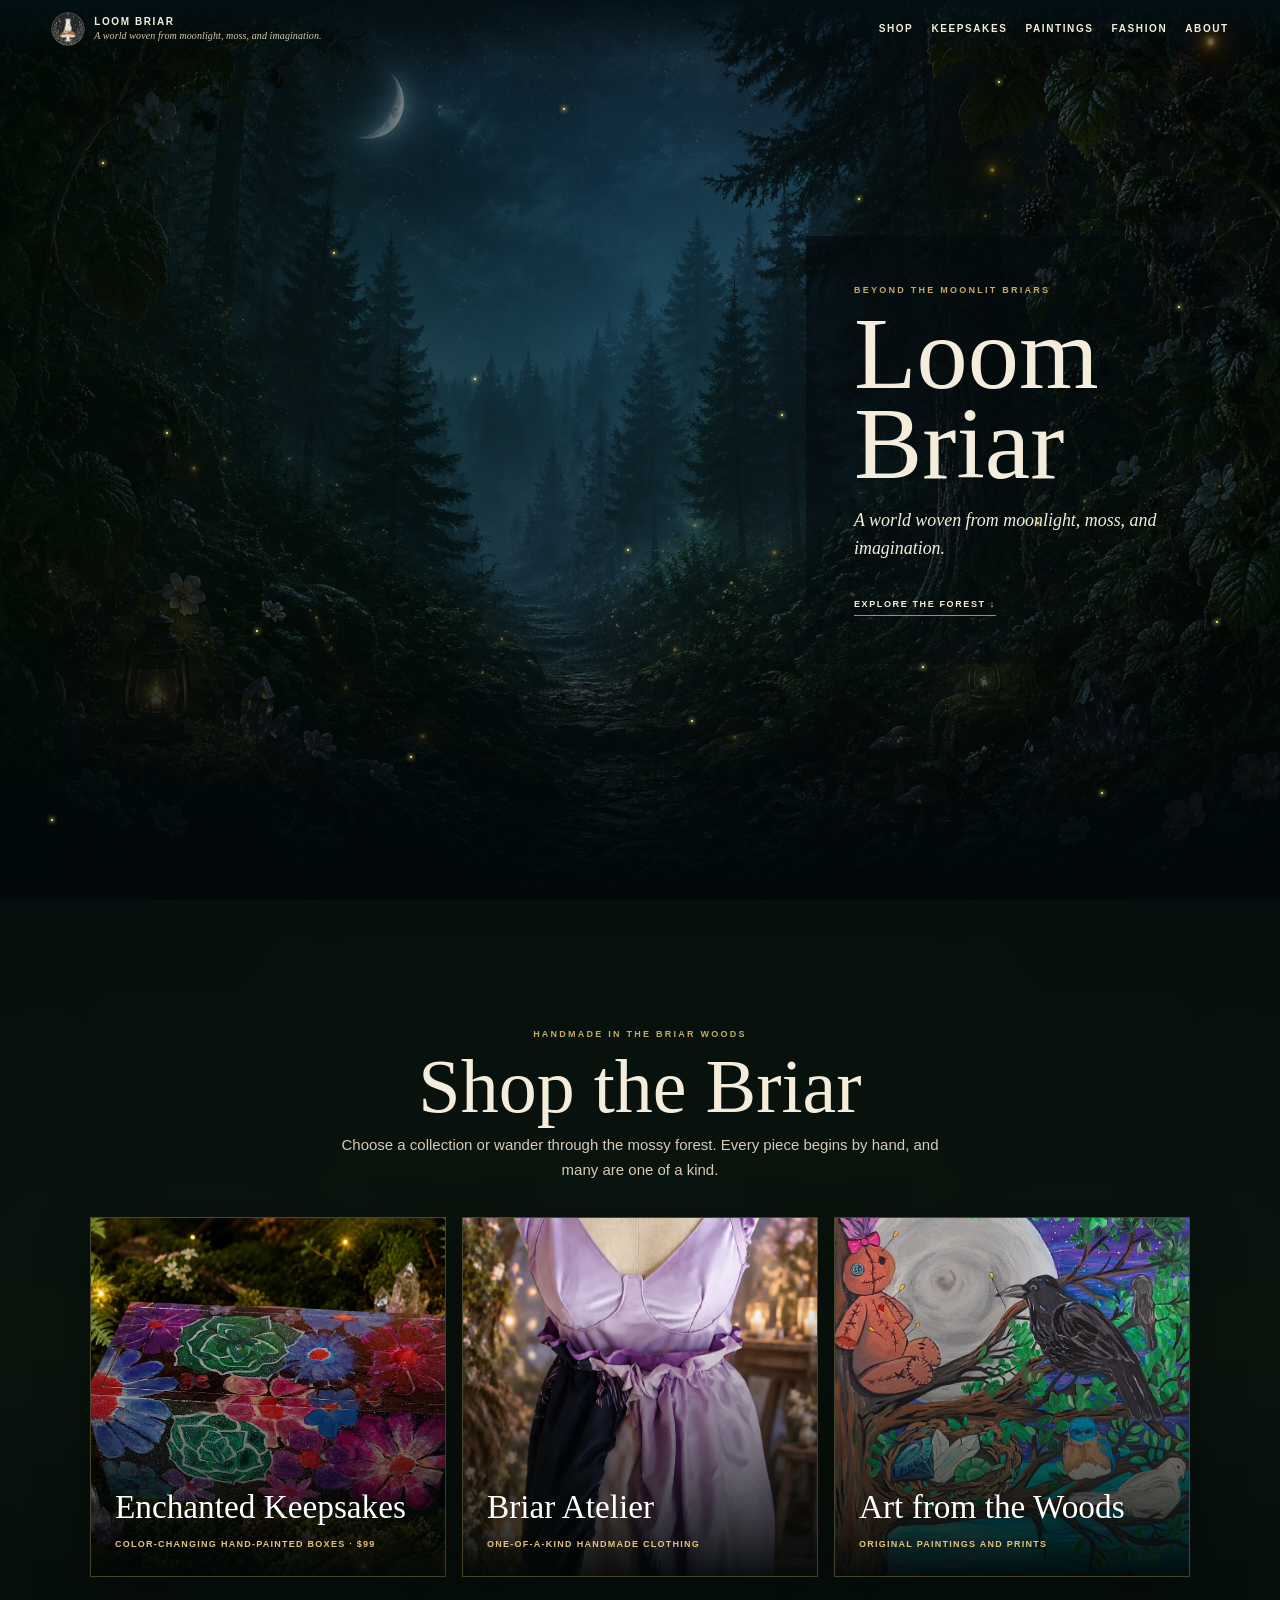
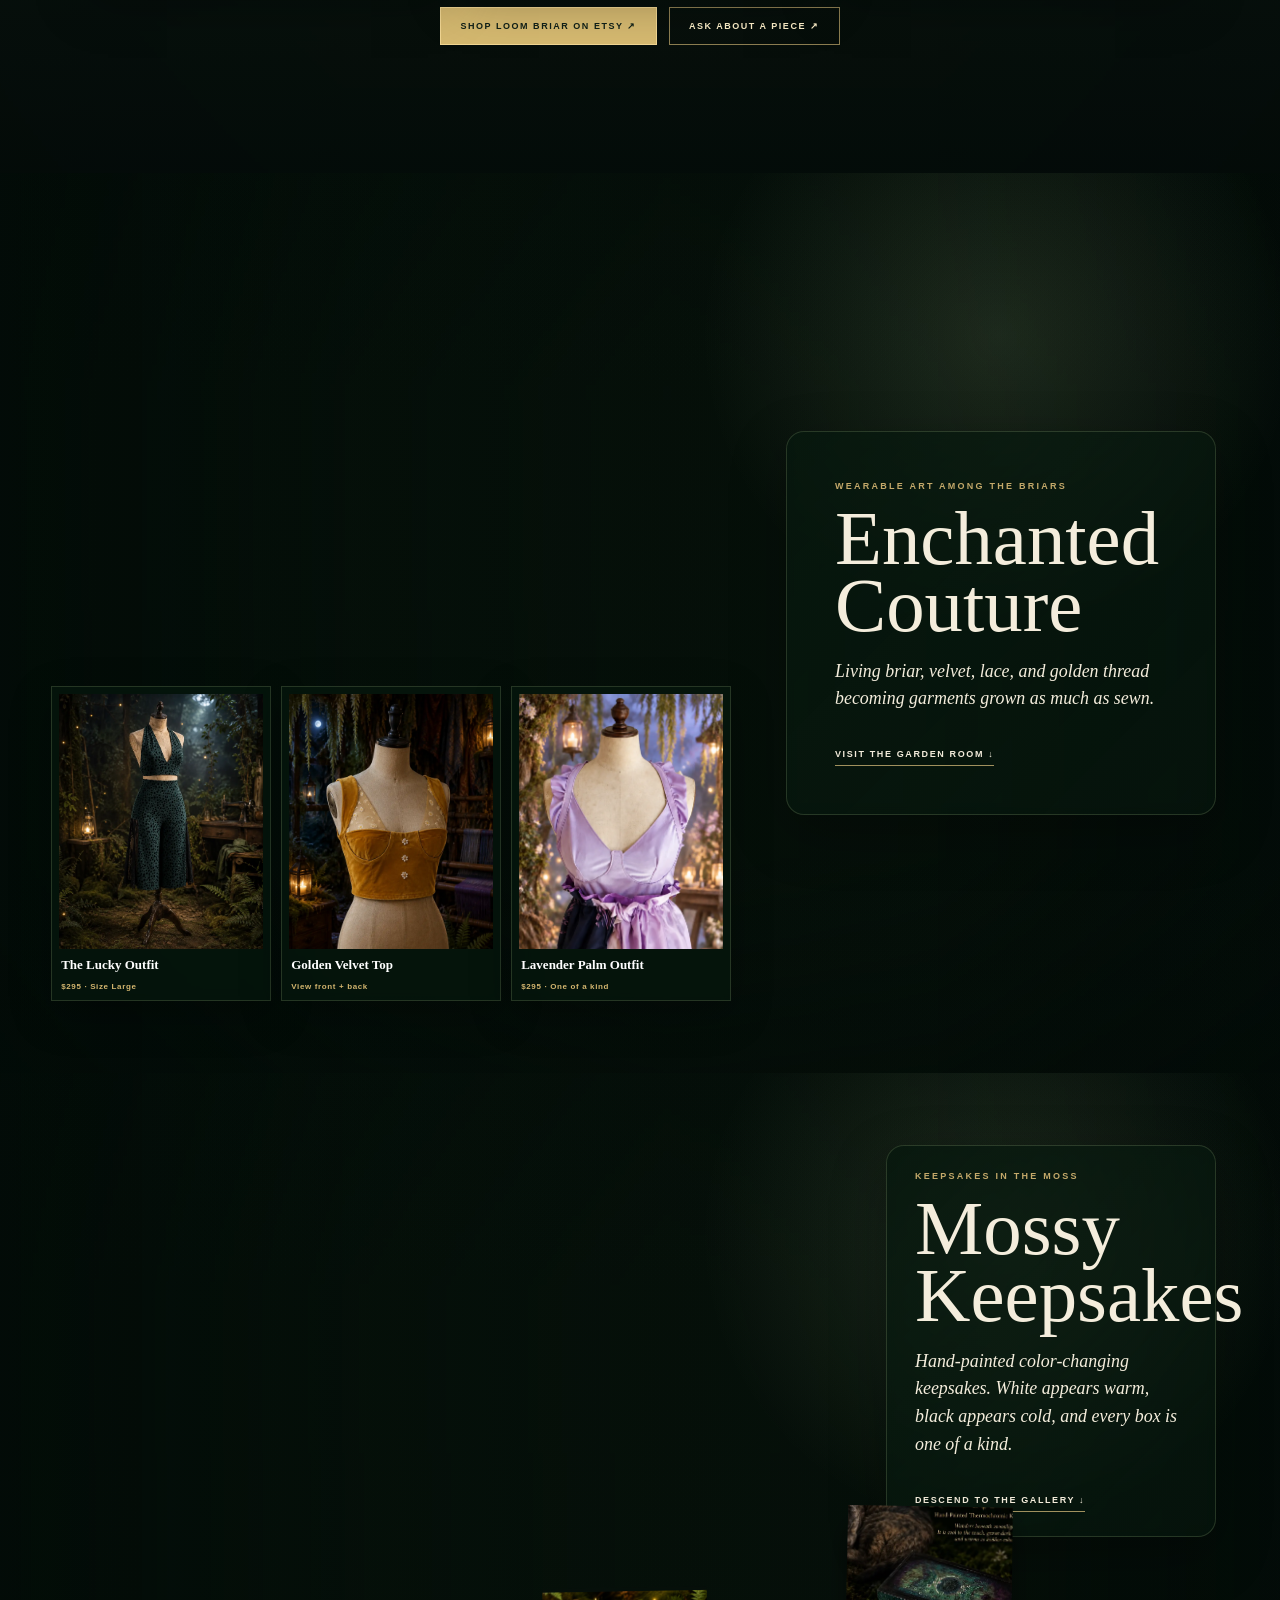
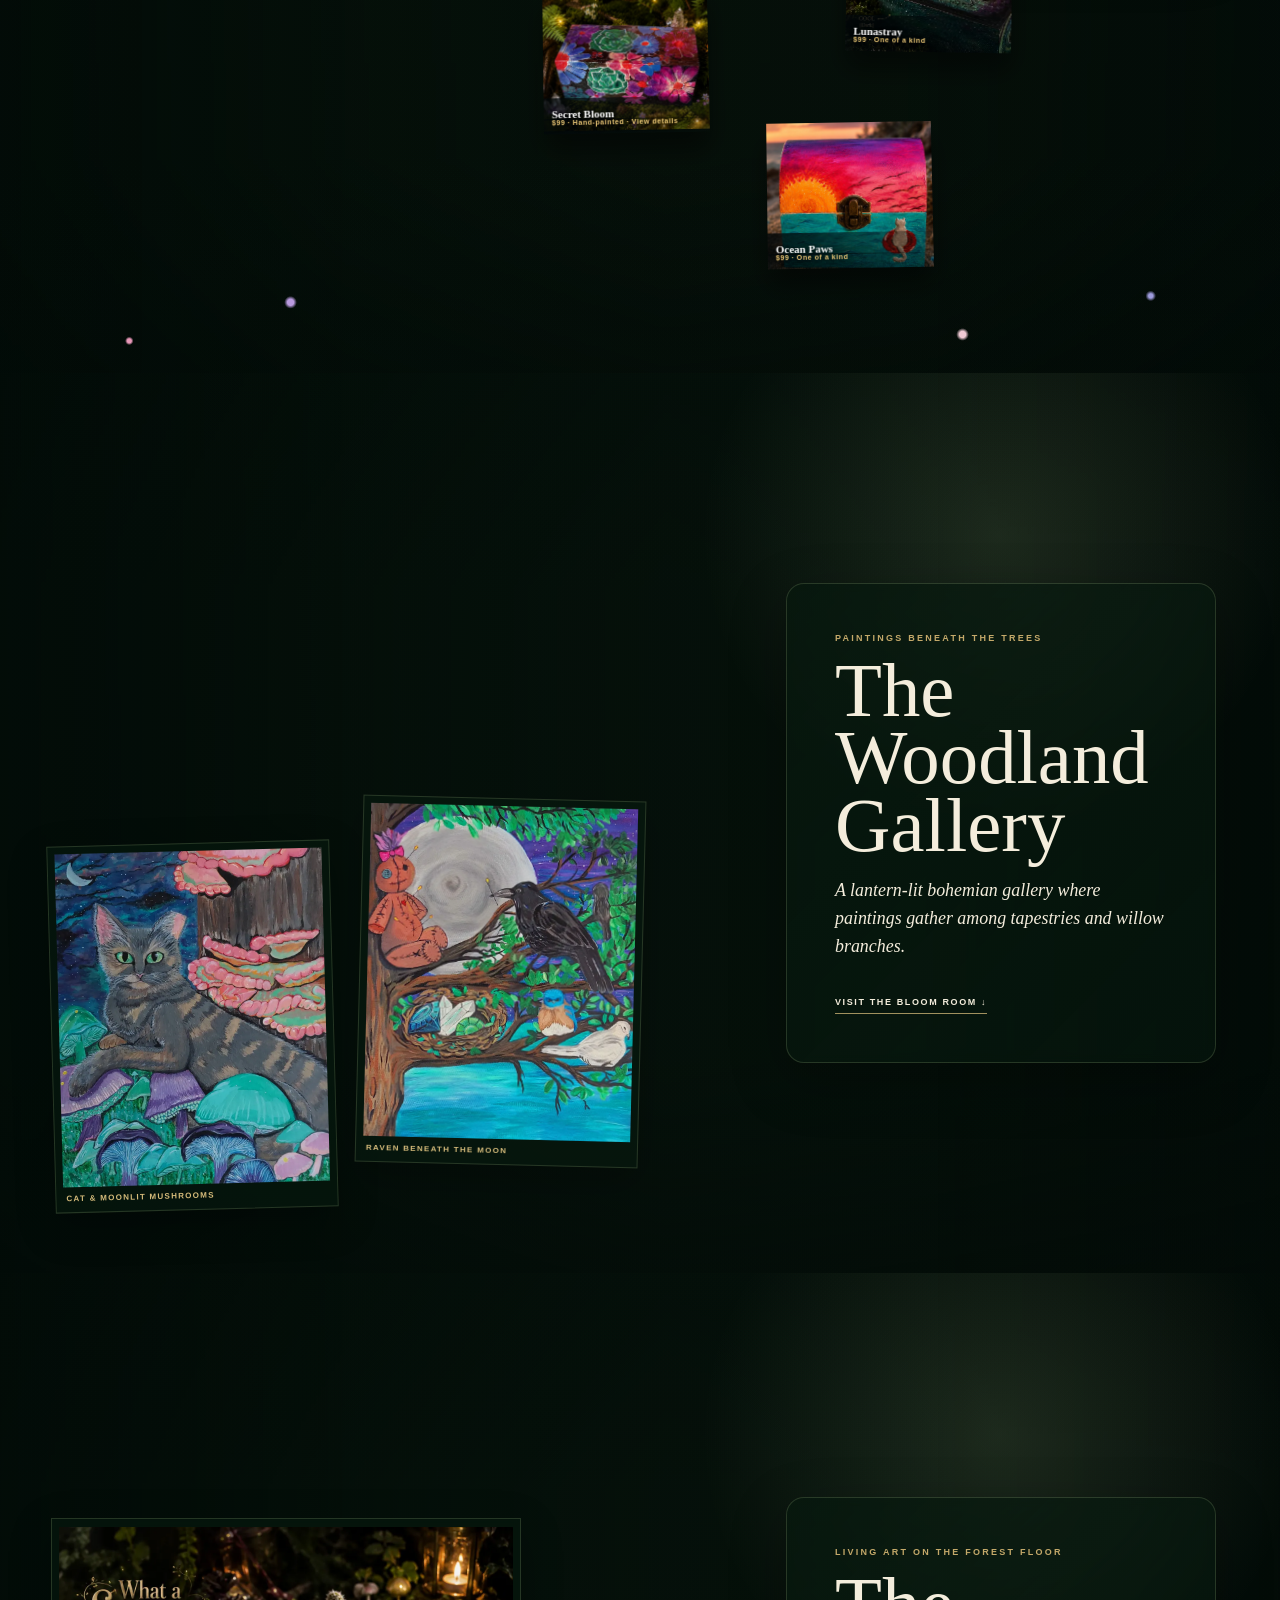
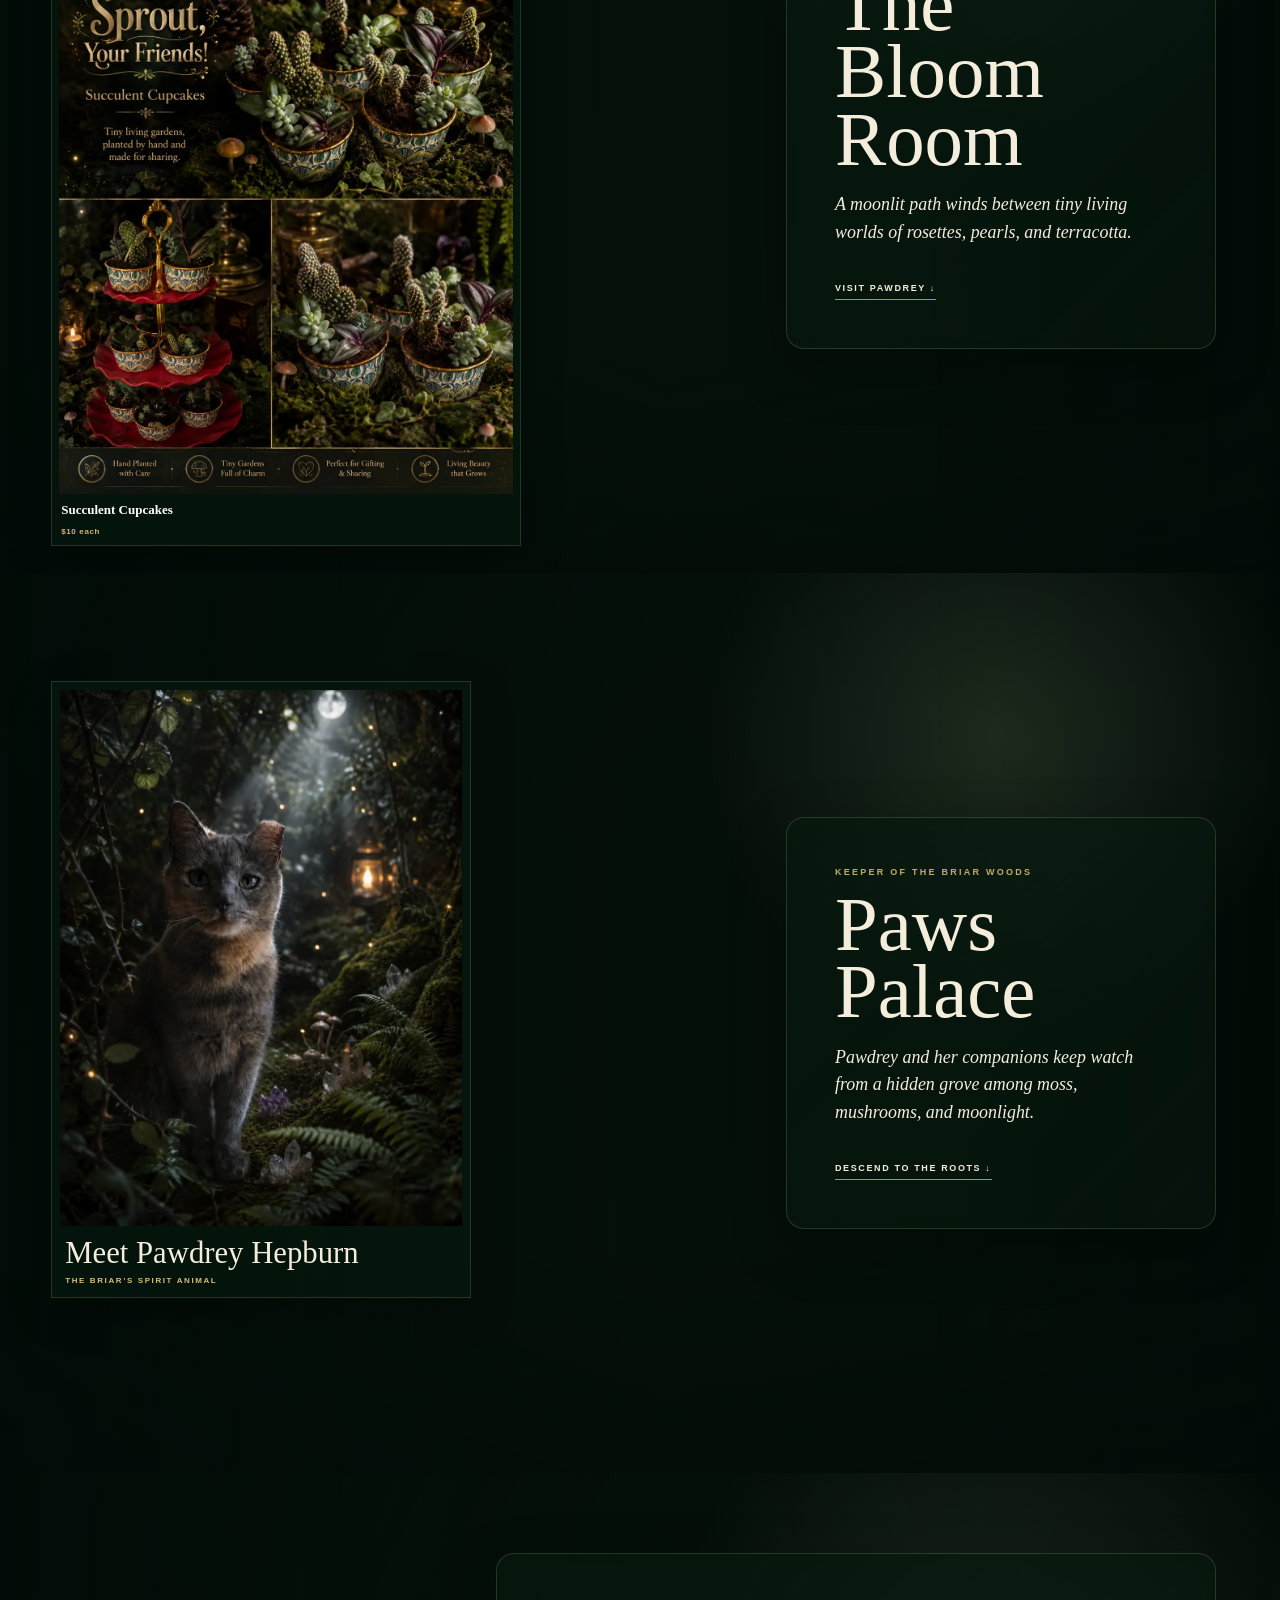
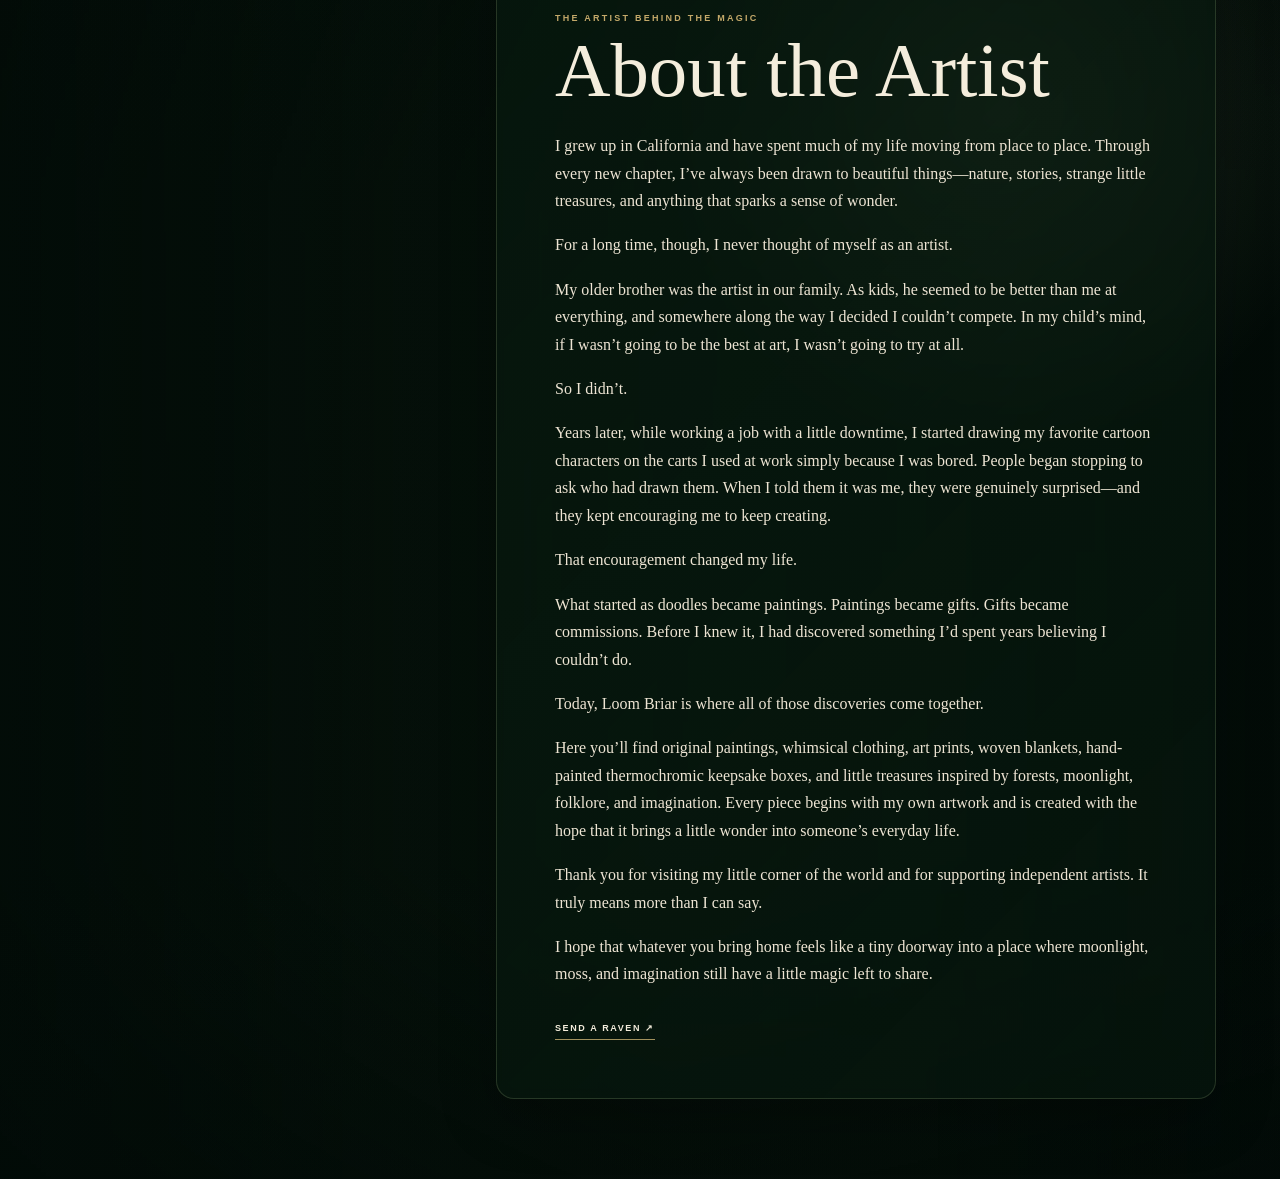
==== treehouse.html @ dd69872b "Add full artist story to About section" ====
<!doctype html>
<html lang="en">
<head>
<meta charset="utf-8"><meta name="viewport" content="width=device-width,initial-scale=1,viewport-fit=cover">
<title>Enchanted Woodland Fashion, Art &amp; Keepsakes | Loom Briar</title>
<meta name="description" content="Explore Loom Briar's one-of-a-kind enchanted woodland fashion, original paintings, hand-painted keepsake boxes, succulent gardens, and The Lucky Outfit.">
<meta name="robots" content="index,follow,max-image-preview:large">
<link rel="canonical" href="https://loombriar.com/treehouse.html">
<meta property="og:type" content="website"><meta property="og:site_name" content="Loom Briar"><meta property="og:title" content="Enchanted Woodland Fashion, Art &amp; Keepsakes | Loom Briar"><meta property="og:description" content="Explore the Willow Treehouse and discover one-of-a-kind wearable art, keepsakes, paintings, and living gardens."><meta property="og:url" content="https://loombriar.com/treehouse.html"><meta property="og:image" content="https://loombriar.com/assets/willow-treehouse-stargazing-ferret-house.webp">
<meta name="twitter:card" content="summary_large_image"><meta name="twitter:title" content="Loom Briar Enchanted Woodland Collection"><meta name="twitter:description" content="One-of-a-kind wearable art, hand-painted keepsakes, original paintings, and living gardens."><meta name="twitter:image" content="https://loombriar.com/assets/willow-treehouse-stargazing-ferret-house.webp">
<script type="application/ld+json">{"@context":"https://schema.org","@graph":[{"@type":"CollectionPage","name":"Loom Briar Enchanted Woodland Collection","url":"https://loombriar.com/treehouse.html","description":"One-of-a-kind enchanted woodland fashion, original art, hand-painted keepsakes, and living gardens."},{"@type":"Product","name":"The Lucky Outfit","description":"One-of-a-kind enchanted woodland wearable art in size Large, featuring a handmade Guardian Clasp with genuine green aventurine and obsidian beads.","image":["https://loombriar.com/assets/woodland-cutout-set.webp","https://loombriar.com/assets/first-outfit-neck-clasp.webp"],"brand":{"@type":"Brand","name":"Loom Briar"},"material":"Green aventurine, obsidian, textile, silver-tone metal","size":"Large","offers":{"@type":"Offer","priceCurrency":"USD","price":"295.00","availability":"https://schema.org/InStock","url":"https://loombriar.com/treehouse.html#fashion"}},{"@type":"Product","name":"Lavender Palm Outfit","description":"One-of-a-kind handmade lavender outfit with a sculpted ruffled bodice and layered asymmetrical palm-print skirt.","image":["https://loombriar.com/assets/lavender-palm-outfit-front-themed.webp","https://loombriar.com/assets/lavender-palm-outfit-back-themed.webp"],"brand":{"@type":"Brand","name":"Loom Briar"},"offers":{"@type":"Offer","priceCurrency":"USD","price":"295.00","availability":"https://schema.org/InStock","url":"https://loombriar.com/treehouse.html#fashion"}},{"@type":"Product","name":"Secret Bloom Keepsake Box","image":"https://loombriar.com/assets/secret-bloom-details.webp","brand":{"@type":"Brand","name":"Loom Briar"},"offers":{"@type":"Offer","priceCurrency":"USD","price":"99.00","availability":"https://schema.org/InStock","url":"https://loombriar.com/treehouse.html#garden"}},{"@type":"Product","name":"Lunastray Keepsake Box","image":"https://loombriar.com/assets/lunastray-details.webp","brand":{"@type":"Brand","name":"Loom Briar"},"offers":{"@type":"Offer","priceCurrency":"USD","price":"99.00","availability":"https://schema.org/InStock","url":"https://loombriar.com/treehouse.html#garden"}},{"@type":"Product","name":"Ocean Paws Keepsake Box","image":"https://loombriar.com/assets/ocean-paws-restored.jpg","brand":{"@type":"Brand","name":"Loom Briar"},"offers":{"@type":"Offer","priceCurrency":"USD","price":"99.00","availability":"https://schema.org/InStock","url":"https://loombriar.com/treehouse.html#garden"}}]}</script>
<style>
*{box-sizing:border-box}html{scroll-behavior:smooth;background:#02080b;color:#f4eddc}body{margin:0;font-family:Georgia,'Times New Roman',serif;background:#02080b}.nav{position:fixed;z-index:30;inset:0 0 auto;display:flex;align-items:center;justify-content:space-between;padding:12px clamp(16px,4vw,60px);background:linear-gradient(#031016e8,transparent);font:600 10px/1.2 Arial,sans-serif;letter-spacing:.16em;text-transform:uppercase}.brand{display:flex;align-items:center;gap:9px;color:#f4eddc;text-decoration:none}.brand img{width:34px;height:34px;border-radius:50%}.nav-links{display:flex;gap:18px}.nav-links a{color:#f4eddc;text-decoration:none}.scene{--bg:none;position:relative;min-height:100svh;display:grid;place-items:center;background-image:linear-gradient(90deg,rgba(1,8,12,.72),rgba(1,8,12,.05) 55%,rgba(1,8,12,.38)),var(--bg);background-size:cover;background-position:center;isolation:isolate;overflow:hidden}.scene+.scene{margin-top:-6vh}.scene:before{content:"";position:absolute;z-index:-1;inset:0;background:linear-gradient(180deg,rgba(1,7,11,.3),transparent 16%,transparent 82%,#02080b 100%)}.balcony{--bg:url('assets/willow-treehouse-balcony-night-boho-fort.webp')}.garden{--bg:url('assets/loom-briar-garden-room-balcony-strip-v3.webp')}.parlor{--bg:url('assets/loom-briar-painted-parlor-v1.webp')}.fashion{--bg:url('assets/loom-briar-fashion-studio-v1.webp')}.cats{--bg:url('assets/loom-briar-cat-level-specific-cats.webp')}.ground{--bg:url('assets/loom-briar-ground-succulent-level.webp')}.roots{--bg:url('assets/loom-briar-root-chamber.webp')}.copy{width:min(90%,1200px);display:flex;justify-content:flex-end}.copy-inner{width:min(430px,46vw);padding:clamp(18px,4vw,48px);background:linear-gradient(120deg,rgba(2,9,12,.74),rgba(2,9,12,.14));backdrop-filter:blur(1.5px)}.balcony .copy{justify-content:flex-start}.balcony .copy-inner{background:linear-gradient(120deg,rgba(2,9,12,.75),transparent)}.eyebrow{margin:0 0 12px;color:#c4a96a;font:700 9px/1.4 Arial,sans-serif;letter-spacing:.25em;text-transform:uppercase}h1,h2{margin:0 0 14px;font-weight:400;line-height:.88;text-wrap:balance}h1{font-size:clamp(54px,8vw,118px)}h2{font-size:clamp(42px,6vw,82px)}.lede{max-width:36em;font-size:clamp(14px,1.4vw,18px);font-style:italic;line-height:1.55}.jump{display:inline-block;margin-top:18px;color:#f4eddc;text-decoration:none;border-bottom:1px solid rgba(214,187,122,.75);padding-bottom:6px;font:700 9px Arial,sans-serif;letter-spacing:.18em;text-transform:uppercase}.products{position:absolute;left:clamp(14px,4vw,64px);bottom:8vh;display:grid;grid-template-columns:repeat(3,minmax(120px,190px));gap:10px;z-index:4}.product{background:rgba(2,8,10,.42);backdrop-filter:blur(5px);padding:7px;color:#fff;text-decoration:none;box-shadow:0 10px 30px rgba(0,0,0,.25)}.product img{width:100%;aspect-ratio:4/3;object-fit:contain;display:block}.product strong{display:block;margin:8px 2px 2px;font-size:13px}.product span{margin-left:2px;color:#d4b66f;font:700 8px Arial,sans-serif;letter-spacing:.08em}.single-product{grid-template-columns:minmax(155px,250px)}.fireflies{position:fixed;z-index:20;inset:0;pointer-events:none}.fireflies i{position:absolute;width:2px;height:2px;border-radius:50%;background:#fff6a9;box-shadow:0 0 4px 1px #e7d65c;animation:drift 7s ease-in-out infinite alternate,twinkle 2s infinite}.fireflies i:nth-child(1){left:8%;top:18%}.fireflies i:nth-child(2){left:20%;top:70%;animation-delay:-2s}.fireflies i:nth-child(3){left:37%;top:42%;animation-delay:-4s}.fireflies i:nth-child(4){left:54%;top:80%;animation-delay:-1s}.fireflies i:nth-child(5){left:67%;top:22%;animation-delay:-5s}.fireflies i:nth-child(6){left:81%;top:58%;animation-delay:-3s}.fireflies i:nth-child(7){left:92%;top:34%;animation-delay:-6s}@keyframes drift{to{transform:translate(18px,-30px)}}@keyframes twinkle{50%{opacity:.25}}.bloom{position:absolute;inset:auto 0 0;height:34%;pointer-events:none;background:radial-gradient(circle at 12% 90%,#e898b9 0 2px,transparent 4px),radial-gradient(circle at 24% 78%,#b99adf 0 3px,transparent 6px),radial-gradient(circle at 74% 88%,#f0cad5 0 3px,transparent 6px),radial-gradient(circle at 88% 76%,#9f9cdd 0 2px,transparent 5px);opacity:.2;transform:scale(.8);transform-origin:bottom;transition:opacity 1.4s,transform 1.8s}.garden.visible .bloom{opacity:1;transform:scale(1.05)}.candle-glow{position:absolute;inset:0;pointer-events:none;mix-blend-mode:screen;background:radial-gradient(circle at 55% 38%,rgba(255,153,54,.11),transparent 4%),radial-gradient(circle at 68% 56%,rgba(255,169,76,.1),transparent 4%);animation:flicker .18s infinite alternate}@keyframes flicker{to{opacity:.72;filter:brightness(1.18)}}
@media(max-width:700px){.nav-links{display:none}.scene{min-height:92svh;background-size:auto 100%;background-repeat:no-repeat;background-position:center top}.scene+.scene{margin-top:-2vh}.copy{width:100%;align-items:flex-end;min-height:92svh}.copy-inner{width:min(82vw,330px);margin:0 14px 9vh auto;padding:20px;background:rgba(2,9,12,.62)}.balcony .copy-inner{margin-right:auto;margin-left:14px}h1{font-size:53px}h2{font-size:42px}.lede{font-size:13px}.products{left:10px;right:auto;bottom:4vh;grid-template-columns:repeat(3,minmax(78px,25vw));gap:5px}.product{padding:4px}.product strong{font-size:9px}.product span{font-size:6px}.garden .copy-inner{margin-bottom:42vh}.fashion .copy-inner,.ground .copy-inner{margin-bottom:40vh}.single-product{grid-template-columns:minmax(110px,38vw)}.scene:before{background:linear-gradient(180deg,rgba(1,7,11,.15),transparent 55%,#02080b 100%)}}
@media(prefers-reduced-motion:reduce){html{scroll-behavior:auto}.fireflies i,.candle-glow{animation:none}}
@media(min-width:701px){.fashion .single-product{grid-template-columns:minmax(240px,360px);bottom:4vh}.fashion .product img{aspect-ratio:4/5;object-fit:contain}}
@media(max-width:700px){.fashion .single-product{grid-template-columns:minmax(155px,54vw);bottom:3vh}.fashion .product img{aspect-ratio:4/5;object-fit:contain}}
.garden .products{inset:0;display:block;pointer-events:none}.garden .product{position:absolute;width:clamp(125px,16vw,220px);pointer-events:auto}.garden .product:nth-child(1){left:5%;top:19%}.garden .product:nth-child(2){left:20%;bottom:9%}.garden .product:nth-child(3){left:39%;top:38%}.ground .single-product{grid-template-columns:minmax(310px,470px);bottom:3vh}.ground .product img{aspect-ratio:4/5;object-fit:contain}.candle-glow{opacity:.75;animation:candlePulse .55s ease-in-out infinite alternate}.candle-glow:before,.candle-glow:after{content:"";position:absolute;border-radius:50%;width:9px;height:14px;background:#ffd082;box-shadow:0 0 8px 3px #ffad45,0 0 28px 11px rgba(255,126,37,.28);animation:flame .16s ease-in-out infinite alternate}.candle-glow:before{left:58%;top:43%}.candle-glow:after{left:76%;top:61%;animation-delay:-.09s}@keyframes flame{to{transform:scale(.72,1.22) translateY(-2px);opacity:.68}}@keyframes candlePulse{to{filter:brightness(1.28);opacity:.95}}
@media(max-width:700px){.garden .products{inset:0}.garden .product{width:27vw}.garden .product:nth-child(1){left:4%;top:29%}.garden .product:nth-child(2){left:12%;top:53%;bottom:auto}.garden .product:nth-child(3){left:31%;top:72%}.ground .single-product{grid-template-columns:minmax(210px,65vw);bottom:2vh}.ground .copy-inner{margin-bottom:48vh}}
.fireflies i:nth-child(8){left:13%;top:48%;animation-delay:-1.4s}.fireflies i:nth-child(9){left:26%;top:28%;animation-delay:-3.2s}.fireflies i:nth-child(10){left:32%;top:84%;animation-delay:-5.1s}.fireflies i:nth-child(11){left:44%;top:12%;animation-delay:-.7s}.fireflies i:nth-child(12){left:49%;top:61%;animation-delay:-4.4s}.fireflies i:nth-child(13){left:61%;top:46%;animation-delay:-2.6s}.fireflies i:nth-child(14){left:72%;top:74%;animation-delay:-6.3s}.fireflies i:nth-child(15){left:78%;top:9%;animation-delay:-3.7s}.fireflies i:nth-child(16){left:86%;top:88%;animation-delay:-1.9s}.fireflies i:nth-child(17){left:95%;top:69%;animation-delay:-5.8s}.fireflies i:nth-child(18){left:4%;top:91%;animation-delay:-2.2s}
.sky-signs{position:absolute;inset:0;pointer-events:none}.orion{position:absolute;left:42%;top:17%;width:82px;height:42px;transform:rotate(-12deg)}.orion i{position:absolute;width:4px;height:4px;border-radius:50%;background:#eef5ff;box-shadow:0 0 7px 2px #a9c9ff}.orion i:nth-child(1){left:2px;top:25px}.orion i:nth-child(2){left:37px;top:18px}.orion i:nth-child(3){right:2px;top:10px}.shooting-star{position:absolute;left:-18%;top:13%;width:130px;height:2px;background:linear-gradient(90deg,transparent,#d8e8ff,#fff);filter:drop-shadow(0 0 4px #b9d9ff);transform:rotate(-16deg);animation:shoot 10s ease-in 2s infinite}.shooting-star:after{content:"";position:absolute;right:-2px;top:-2px;width:6px;height:6px;border-radius:50%;background:#fff;box-shadow:0 0 10px 3px #cce5ff}@keyframes shoot{0%,72%{transform:translate(0,0) rotate(-16deg);opacity:0}74%{opacity:1}82%{transform:translate(135vw,42vh) rotate(-16deg);opacity:0}100%{opacity:0}}.crow-flight{position:absolute;z-index:6;inset:0;pointer-events:none}.crow-flight img{position:absolute;width:clamp(90px,12vw,175px);height:auto;filter:drop-shadow(0 5px 7px rgba(0,0,0,.55))}.crow-flying{left:-18%;top:62%;animation:crowFly 14s ease-in-out infinite}.crow-perched{right:20%;top:48%;opacity:0;animation:crowLand 14s ease-in-out infinite}@keyframes crowFly{0%,8%{transform:translate(0,20vh) scale(.7);opacity:0}12%{opacity:1}58%{transform:translate(88vw,-38vh) scale(.62);opacity:1}62%,100%{transform:translate(88vw,-38vh) scale(.62);opacity:0}}@keyframes crowLand{0%,59%{opacity:0}64%,92%{opacity:1}97%,100%{opacity:0}}@media(max-width:700px){.orion{left:55%;top:14%;transform:scale(.72) rotate(-12deg)}.crow-perched{right:8%;top:44%}.crow-flight img{width:90px}}
.candle-glow{background:radial-gradient(ellipse at center,rgba(255,153,67,.06),transparent 62%);mix-blend-mode:screen;opacity:.22;animation:roomFlicker 1.15s steps(4,end) infinite}.candle-glow:before,.candle-glow:after{display:none!important}@keyframes roomFlicker{0%{opacity:.15;filter:brightness(.95)}22%{opacity:.28;filter:brightness(1.08)}47%{opacity:.18;filter:brightness(1)}71%{opacity:.32;filter:brightness(1.12)}100%{opacity:.2;filter:brightness(1.02)}}
.shooting-star{left:auto;right:13%;top:12%;width:72px;height:1px;background:linear-gradient(90deg,transparent,rgba(201,224,255,.55),#fff);transform:rotate(-28deg);transform-origin:right center;filter:drop-shadow(0 0 2px rgba(194,222,255,.8));opacity:0;animation:meteor 12s linear 3s infinite}.shooting-star:after{right:-1px;top:-1.5px;width:4px;height:4px;box-shadow:0 0 7px 2px rgba(214,233,255,.9)}@keyframes meteor{0%,70%{opacity:0;transform:translate(0,0) rotate(-28deg) scaleX(.2)}71%{opacity:.9;transform:translate(0,0) rotate(-28deg) scaleX(.45)}76%{opacity:1;transform:translate(-20vw,13vh) rotate(-28deg) scaleX(1)}80%{opacity:0;transform:translate(-34vw,22vh) rotate(-28deg) scaleX(.25)}100%{opacity:0}}.art-gallery{position:absolute;z-index:5;left:4%;bottom:7vh;width:min(48vw,620px);display:flex;gap:clamp(10px,2vw,26px);align-items:flex-end}.art-card{display:block;width:46%;padding:7px;background:rgba(3,9,11,.42);box-shadow:0 12px 35px rgba(0,0,0,.45);color:#f4eddc;text-decoration:none;transform:rotate(-1.5deg)}.art-card:nth-child(2){transform:translateY(-5vh) rotate(1.4deg)}.art-card img{display:block;width:100%;aspect-ratio:4/5;object-fit:cover}.art-card span{display:block;padding:7px 3px 2px;font:700 8px Arial,sans-serif;letter-spacing:.16em;text-transform:uppercase;color:#d6bc7b}@media(max-width:700px){.art-gallery{left:3%;bottom:3vh;width:57vw;gap:6px}.art-card{padding:4px;width:49%}.art-card:nth-child(2){transform:translateY(-3vh) rotate(1deg)}.art-card span{font-size:6px;padding-top:4px}.parlor .copy-inner{margin-bottom:44vh}}
.pawdrey-feature{position:absolute;z-index:5;left:4%;bottom:5vh;width:min(30vw,370px);padding:8px;background:rgba(3,9,11,.44);box-shadow:0 14px 42px rgba(0,0,0,.48);color:#f4eddc}.pawdrey-feature img{display:block;width:100%;max-height:62vh;object-fit:cover;object-position:center}.pawdrey-feature div{padding:10px 5px 4px}.pawdrey-feature h3{margin:0;font-size:clamp(20px,2.4vw,34px);font-weight:400}.pawdrey-feature p{margin:5px 0 0;color:#d8bd79;font:700 8px Arial,sans-serif;letter-spacing:.2em;text-transform:uppercase}@media(max-width:700px){.pawdrey-feature{left:3%;bottom:3vh;width:46vw;padding:5px}.pawdrey-feature img{max-height:44vh}.pawdrey-feature div{padding:6px 2px 2px}.pawdrey-feature h3{font-size:17px}.pawdrey-feature p{font-size:6px}.cats .copy-inner{margin-bottom:42vh}}
.shooting-star{left:18%;right:auto;top:10%;background:linear-gradient(90deg,transparent,rgba(201,224,255,.55),#fff);transform:rotate(24deg);transform-origin:right center;animation:meteorLead 12s linear 2s infinite}.shooting-star:after{right:-2px;left:auto}@keyframes meteorLead{0%,70%{opacity:0;transform:translate(0,0) rotate(24deg) scaleX(.2)}71%{opacity:.95;transform:translate(0,0) rotate(24deg) scaleX(.45)}76%{opacity:1;transform:translate(23vw,13vh) rotate(24deg) scaleX(1)}80%{opacity:0;transform:translate(39vw,22vh) rotate(24deg) scaleX(.2)}100%{opacity:0}}.pawdrey-feature{left:4%;top:12%;bottom:auto;width:min(34vw,420px);background:rgba(3,9,11,.62);box-shadow:0 18px 55px rgba(0,0,0,.68)}@media(max-width:700px){.pawdrey-feature{left:3%;top:19%;bottom:auto;width:49vw}.pawdrey-feature img{max-height:48vh}}
main{position:relative}.briar-spine{position:absolute;z-index:7;top:0;bottom:0;width:clamp(90px,12vw,180px);pointer-events:none;background:url('assets/continuous-briar-vine.webp') center top/100% auto repeat-y;opacity:.72;filter:drop-shadow(0 0 8px rgba(0,0,0,.55))}.briar-spine.right{right:-2vw}.briar-spine.left{left:-4vw;transform:scaleX(-1);opacity:.48}.shooting-star{left:auto;right:14%;top:10%;background:linear-gradient(90deg,#fff,rgba(201,224,255,.58),transparent);transform:rotate(-28deg);transform-origin:left center;animation:meteorTrail 12s linear 2s infinite}.shooting-star:after{left:-2px;right:auto}@keyframes meteorTrail{0%,70%{opacity:0;transform:translate(0,0) rotate(-28deg) scaleX(.2)}71%{opacity:.95;transform:translate(0,0) rotate(-28deg) scaleX(.45)}76%{opacity:1;transform:translate(-23vw,13vh) rotate(-28deg) scaleX(1)}80%{opacity:0;transform:translate(-39vw,22vh) rotate(-28deg) scaleX(.2)}100%{opacity:0}}@media(max-width:700px){.briar-spine{width:72px;opacity:.58}.briar-spine.left{display:none}.briar-spine.right{right:-17px}}
 .outfit-dialog{width:min(920px,92vw);max-height:90svh;padding:0;border:1px solid rgba(214,187,122,.6);background:#07100d;color:#f4eddc;box-shadow:0 30px 100px #000;overflow:auto}.outfit-dialog::backdrop{background:rgba(1,5,7,.86);backdrop-filter:blur(8px)}.outfit-detail{display:grid;grid-template-columns:minmax(0,1.12fr) minmax(280px,.88fr);min-height:520px}.outfit-detail img{width:100%;height:100%;min-height:520px;object-fit:cover}.outfit-detail-copy{position:relative;padding:clamp(28px,5vw,58px);background:radial-gradient(circle at 100% 0,rgba(64,104,74,.24),transparent 42%),linear-gradient(145deg,#0b1812,#050b09)}.outfit-detail-copy h2{font-size:clamp(38px,5vw,64px)}.outfit-detail-copy h3{margin:24px 0 6px;color:#d7bb78;font:400 23px/1.1 Georgia,serif}.outfit-detail-copy p{margin:0;color:#d8cfbd;font:14px/1.6 Arial,sans-serif}.outfit-detail-copy .price{margin:-3px 0 8px;color:#e5c476;font:700 13px/1.2 Arial,sans-serif;letter-spacing:.14em;text-transform:uppercase}.outfit-detail-copy .stone-note{margin-top:22px;color:#9f9a8d;font-size:11px}.outfit-close{position:absolute;z-index:2;right:12px;top:10px;width:38px;height:38px;border:1px solid rgba(214,187,122,.55);border-radius:50%;background:#07100d;color:#f4eddc;font-size:24px;cursor:pointer}.outfit-inquiry{display:inline-block;margin-top:24px;padding-bottom:6px;border-bottom:1px solid #d6bb7a;color:#f4eddc;text-decoration:none;font:700 9px Arial,sans-serif;letter-spacing:.17em;text-transform:uppercase}@media(max-width:700px){.outfit-detail{grid-template-columns:1fr}.outfit-detail img{min-height:0;height:auto;aspect-ratio:3/2}.outfit-detail-copy{padding:26px 22px 34px}.outfit-detail-copy h2{font-size:39px}.outfit-dialog{width:94vw;max-height:88svh}}
 .outfit-detail img{display:block!important;width:100%!important;height:100%!important;min-height:520px!important;padding:clamp(10px,2vw,22px)!important;object-fit:contain!important;background:radial-gradient(circle at center,#163022,#050b08 72%)!important}@media(max-width:700px){.outfit-detail img{height:auto!important;min-height:0!important;padding:8px!important;aspect-ratio:3/2!important}}
 .fashion{--bg:url('assets/loom-briar-fashion-studio-satisfashion.webp')}
.fashion{--bg:url('assets/fashion-satisfashion-cursive-a.webp')}.fashion:after{content:"";position:absolute;z-index:-1;inset:0;background:url('assets/fashion-satisfashion-cursive-b.webp') center/cover no-repeat;opacity:0}.fashion.is-weaving:after{animation:loomWork 1.35s steps(1,end) infinite}@keyframes loomWork{0%,49%{opacity:0}50%,100%{opacity:1}}@media(max-width:700px){.fashion:after{background-size:auto 100%;background-position:center top}}@media(prefers-reduced-motion:reduce){.fashion.is-weaving:after{animation:none}}
.ground{--bg:url('assets/loom-briar-bloom-room-path.webp')}
.ground{--bg:url('assets/loom-briar-bloom-room-wood-floor.webp')}
.ground{--bg:url('assets/loom-briar-bloom-room-fashion-continuation.webp');margin-top:-10vh}
.fashion:after{clip-path:inset(10% 15% 7% 35%);will-change:opacity}.fashion.is-weaving:after{animation:loomOnly 2.4s ease-in-out infinite}@keyframes loomOnly{0%,42%{opacity:0}50%,92%{opacity:1}100%{opacity:0}}@media(max-width:700px){.fashion:after{clip-path:inset(12% 7% 9% 22%)}}
.balcony{--bg:url('assets/willow-treehouse-roofless-stargazing.webp')}
.balcony{--bg:url('assets/willow-treehouse-stargazing-crow-perch.webp')}.crow-perched{right:28%;top:50%}@media(max-width:700px){.crow-perched{right:24%;top:49%}}
.intro-scene{position:relative;min-height:100svh;display:grid;place-items:center;background:linear-gradient(90deg,rgba(1,7,14,.15),rgba(1,7,14,.02) 52%,rgba(1,7,14,.68)),url('assets/loom-briar-moonlit-cat-grove-opening.webp') center/cover no-repeat;isolation:isolate}.intro-scene:after{content:"";position:absolute;z-index:-1;inset:0;background:linear-gradient(180deg,rgba(1,7,12,.08),transparent 68%,#02080b)}.intro-copy{width:min(90%,1200px);display:flex;justify-content:flex-end}.intro-copy div{width:min(410px,42vw);padding:clamp(20px,4vw,48px);background:linear-gradient(120deg,rgba(2,9,12,.66),rgba(2,9,12,.08));text-align:left}.intro-copy h1{font-size:clamp(58px,8vw,118px)}@media(max-width:700px){.intro-scene{background-size:auto 100%;background-position:center top}.intro-copy{align-items:flex-end;min-height:100svh}.intro-copy div{width:min(82vw,330px);margin:0 14px 7vh auto;padding:20px;background:rgba(2,9,12,.58)}.intro-copy h1{font-size:54px}}
.gate-scene{display:none!important}
.balcony{--bg:url('assets/willow-treehouse-stargazing-ferret-house.webp')}
.balcony-ferret{position:absolute;z-index:8;left:55%;bottom:5%;width:clamp(72px,9vw,132px);height:auto;pointer-events:none;opacity:0;filter:drop-shadow(0 8px 8px rgba(0,0,0,.55));transform-origin:center bottom}
.balcony.ferret-homecoming .balcony-ferret{animation:ferretToHouse 4.6s cubic-bezier(.35,.05,.42,1) 6.15s forwards}
@keyframes ferretToHouse{0%{opacity:0;transform:translate(0,1vh) scale(.62) rotate(-4deg)}8%{opacity:1}35%{transform:translate(5vw,0) scale(.53) rotate(4deg)}68%{opacity:1;transform:translate(10vw,-1.5vh) scale(.38) rotate(-3deg)}91%{opacity:1;transform:translate(14vw,-2.5vh) scale(.22)}100%{opacity:0;transform:translate(16vw,-3vh) scale(.1)}}
@media(max-width:700px){.balcony{background-position:68% top}.balcony-ferret{left:47%;bottom:6%;width:82px}.balcony.ferret-homecoming .balcony-ferret{animation-name:ferretToHouseMobile}@keyframes ferretToHouseMobile{0%{opacity:0;transform:translate(0,1vh) scale(.58)}8%{opacity:1}48%{transform:translate(12vw,0) scale(.44) rotate(3deg)}80%{opacity:1;transform:translate(22vw,-2vh) scale(.27)}100%{opacity:0;transform:translate(28vw,-3vh) scale(.1)}}}
@media(prefers-reduced-motion:reduce){.balcony.ferret-homecoming .balcony-ferret{animation:none;display:none}}
.crow-flying,.crow-perched{animation:none;opacity:0}.crow-flying{z-index:2}.balcony.ferret-homecoming .crow-flying{animation:crowDelivery 10.5s cubic-bezier(.28,.12,.38,1) .15s forwards}.balcony.ferret-homecoming .crow-perched{animation:crowPerchAfterDelivery 10.5s ease .15s forwards}.carry-ferret{position:absolute!important;z-index:1;left:-15%!important;top:70%!important;width:clamp(48px,6.5vw,92px)!important;opacity:0;transform-origin:center top}.balcony.ferret-homecoming .carry-ferret{animation:ferretCarried 6.7s cubic-bezier(.28,.12,.38,1) .15s forwards}
@keyframes crowDelivery{0%{opacity:0;transform:translate(0,20vh) scale(.7)}8%{opacity:1}55%{opacity:1;transform:translate(72vw,-31vh) scale(.62)}64%{opacity:1;transform:translate(88vw,-38vh) scale(.56)}69%,100%{opacity:0;transform:translate(88vw,-38vh) scale(.56)}}
@keyframes ferretCarried{0%{opacity:0;transform:translate(0,20vh) scale(.55) rotate(7deg)}8%{opacity:1}55%{opacity:1;transform:translate(72vw,-31vh) scale(.5) rotate(4deg)}72%{opacity:1;transform:translate(76vw,-18vh) scale(.48) rotate(-5deg)}88%{opacity:.9;transform:translate(76vw,-8vh) scale(.42)}100%{opacity:0;transform:translate(76vw,-4vh) scale(.35)}}
@keyframes crowPerchAfterDelivery{0%,63%{opacity:0}69%,100%{opacity:1}}
.ferret-nameplate{position:absolute;z-index:9;right:15%;bottom:7%;padding:5px 10px;color:#e8cd8b;background:rgba(12,8,5,.5);border-bottom:1px solid rgba(232,205,139,.6);font:italic 15px/1.2 Georgia,'Times New Roman',serif;letter-spacing:.06em;text-shadow:0 2px 6px #000;pointer-events:none}
@media(max-width:700px){.carry-ferret{left:-22%!important;top:68%!important;width:58px!important}.ferret-nameplate{right:5%;bottom:7%;font-size:12px}.balcony.ferret-homecoming .crow-flying{animation-name:crowDeliveryMobile}.balcony.ferret-homecoming .carry-ferret{animation-name:ferretCarriedMobile}@keyframes crowDeliveryMobile{0%{opacity:0;transform:translate(0,15vh) scale(.62)}8%{opacity:1}58%{opacity:1;transform:translate(82vw,-27vh) scale(.5)}68%{opacity:0;transform:translate(92vw,-32vh) scale(.46)}100%{opacity:0}}@keyframes ferretCarriedMobile{0%{opacity:0;transform:translate(0,15vh) scale(.5)}8%{opacity:1}58%{opacity:1;transform:translate(82vw,-27vh) scale(.42)}82%{opacity:.9;transform:translate(86vw,-10vh) scale(.34)}100%{opacity:0;transform:translate(86vw,-4vh) scale(.25)}}}
 .delivery-pair{position:absolute;left:-18%;top:62%;width:clamp(105px,13vw,185px);height:150px;opacity:0;pointer-events:none}.delivery-pair .crow-flying{position:absolute!important;z-index:2;left:0!important;top:0!important;width:100%!important;opacity:1!important;animation:none!important}.delivery-pair .carry-ferret{position:absolute!important;z-index:1;left:37%!important;top:62%!important;width:38%!important;opacity:1;animation:none!important;transform:rotate(7deg);filter:drop-shadow(0 5px 5px rgba(0,0,0,.65))}.balcony.ferret-homecoming .delivery-pair{animation:deliveryApproach 6.8s cubic-bezier(.25,.1,.34,1) .15s forwards}.balcony.ferret-homecoming .delivery-pair .crow-flying{animation:crowRelease 6.8s cubic-bezier(.3,.08,.35,1) .15s forwards!important}.balcony.ferret-homecoming .delivery-pair .carry-ferret{animation:straightDrop 6.8s cubic-bezier(.42,0,.72,1) .15s forwards!important}.balcony.ferret-homecoming .crow-perched{animation:crowPerchRefined 10.5s ease .15s forwards}
@keyframes deliveryApproach{0%{opacity:0;transform:translate(0,18vh) scale(.72)}8%{opacity:1}58%,92%{opacity:1;transform:translate(70vw,-30vh) scale(.62)}100%{opacity:0;transform:translate(70vw,-30vh) scale(.62)}}@keyframes crowRelease{0%,58%{transform:translate(0,0);opacity:1}76%{transform:translate(10vw,-5vh) scale(.92);opacity:1}92%,100%{transform:translate(18vw,-9vh) scale(.84);opacity:0}}@keyframes straightDrop{0%,58%{opacity:1;transform:translate(0,0) rotate(7deg)}64%{transform:translate(0,2vh) rotate(2deg)}80%{opacity:1;transform:translate(0,19vh) rotate(0)}94%,100%{opacity:0;transform:translate(0,28vh) rotate(0)}}@keyframes crowPerchRefined{0%,75%{opacity:0}82%,100%{opacity:1}}
@media(max-width:700px){.delivery-pair{left:-25%;top:60%;width:105px}.balcony.ferret-homecoming .delivery-pair{animation-name:deliveryApproachMobile}@keyframes deliveryApproachMobile{0%{opacity:0;transform:translate(0,14vh) scale(.68)}8%{opacity:1}62%,92%{opacity:1;transform:translate(78vw,-25vh) scale(.52)}100%{opacity:0;transform:translate(78vw,-25vh) scale(.52)}}}
/* One continuous willow: each room softly dissolves into the same central trunk. */
main{background:#02080b;isolation:isolate}main:before{content:"";position:absolute;z-index:-2;inset:70svh 0 0;background:linear-gradient(90deg,rgba(2,8,11,.88),transparent 27% 73%,rgba(2,8,11,.88)),url('assets/treehouse-concept.webp?v=20260828-fluid-tree') center top/100% auto repeat-y;opacity:.42;filter:saturate(.75) brightness(.62)}.scene{background-color:transparent;background-blend-mode:multiply,normal}.scene:before{background:linear-gradient(180deg,#02080b 0,transparent 11%,transparent 87%,#02080b 100%)}.scene+.scene{margin-top:-10vh}.tree-stairs{position:absolute;z-index:10;bottom:-9vh;width:clamp(170px,24vw,330px);height:18vh;color:#e8c882;text-decoration:none;filter:drop-shadow(0 13px 12px rgba(0,0,0,.75));transform:rotate(8deg);pointer-events:auto}.scene:nth-of-type(even)>.tree-stairs{left:8%;transform:rotate(-8deg)}.scene:nth-of-type(odd)>.tree-stairs{right:8%}.tree-stairs:before{content:"";position:absolute;inset:0;border-left:7px solid #5a3820;border-right:7px solid #5a3820;background:repeating-linear-gradient(to bottom,transparent 0 15px,#815c37 15px 22px,transparent 22px 34px);box-shadow:inset 2px 0 rgba(205,158,91,.3),inset -2px 0 rgba(205,158,91,.24)}.tree-stairs:after{content:attr(aria-label);position:absolute;left:50%;bottom:2px;transform:translateX(-50%);white-space:nowrap;padding:5px 9px;background:rgba(2,8,10,.72);border-bottom:1px solid rgba(214,187,122,.7);font:700 8px Arial,sans-serif;letter-spacing:.14em;text-transform:uppercase;opacity:.82}.tree-stairs:hover:after,.tree-stairs:focus-visible:after{opacity:1;color:#fff3c8}.roots>.tree-stairs{display:none}@media(max-width:700px){html,body{overflow-x:hidden}.scene{min-height:100svh;background-size:auto 100%;background-position:center top}.scene:before{background:linear-gradient(180deg,#02080b 0,transparent 8%,transparent 88%,#02080b 100%)}main:before{inset:92svh -58vw 0;background-size:auto 980px;background-position:center top;opacity:.45}.scene+.scene{margin-top:-4vh}.tree-stairs{width:104px;height:14vh;bottom:-7vh}.scene:nth-of-type(even)>.tree-stairs{left:3%;transform:rotate(-5deg)}.scene:nth-of-type(odd)>.tree-stairs{right:3%;transform:rotate(5deg)}.tree-stairs:before{border-left-width:5px;border-right-width:5px;background:repeating-linear-gradient(to bottom,transparent 0 12px,#8d6841 12px 18px,transparent 18px 28px)}.tree-stairs:after{display:none}.copy-inner{max-width:78vw;margin-right:10px}.balcony-ferret{z-index:12}.balcony.ferret-homecoming .balcony-ferret{animation-delay:7s}.delivery-pair{top:52%;left:-27%;width:96px}.balcony.ferret-homecoming .delivery-pair{animation-name:deliveryApproachMobile}.pawdrey-feature{top:15%;width:46vw}.cats .copy-inner{margin-bottom:35vh}.products{z-index:12}}
.brand span{display:grid;gap:3px}.brand span b{font:700 10px/1 Arial,sans-serif;letter-spacing:.16em}.brand span small{max-width:250px;color:#d8c9aa;font:italic 10px/1.2 Georgia,serif;letter-spacing:.01em;text-transform:none}@media(max-width:700px){.brand span small{max-width:190px;font-size:9px}}
.garden .copy{align-self:start;margin-top:8vh}.garden .copy-inner{width:min(330px,32vw);padding:24px 28px;background:linear-gradient(120deg,rgba(2,9,12,.62),rgba(2,9,12,.08))}.garden .products{position:absolute;inset:0;display:block;z-index:8;pointer-events:none}.garden .product{position:absolute;width:clamp(125px,13vw,188px);height:clamp(112px,11.5vw,166px);padding:0;overflow:hidden;pointer-events:auto;background:rgba(2,8,10,.08);border:0;box-shadow:0 18px 26px rgba(0,0,0,.5);transform-origin:center bottom;transition:transform .3s ease,filter .3s ease}.garden .product:hover{transform:translateY(-5px) scale(1.04)!important;filter:brightness(1.12)}.garden .product img{position:absolute;display:block;max-width:none;height:auto;aspect-ratio:auto;object-fit:initial}.garden .product strong,.garden .product span{position:absolute;z-index:2;left:0;right:0;margin:0;padding-left:8px;text-shadow:0 2px 5px #000;background:linear-gradient(90deg,rgba(1,7,9,.82),rgba(1,7,9,.18))}.garden .product strong{bottom:14px;padding-top:10px;font-size:11px}.garden .product span{bottom:0;height:15px;color:#f0cc79;font-size:7px}.garden .product:nth-child(1){left:42.5%;top:57%;transform:perspective(600px) rotateX(2deg) rotate(-1deg)}.garden .product:nth-child(1) img{width:150%;left:-4%;top:-26%}.garden .product:nth-child(2){left:66%;top:48%;transform:perspective(600px) rotateX(2deg) rotate(1deg)}.garden .product:nth-child(2) img{width:188%;left:-13%;top:-33%}.garden .product:nth-child(3){left:60%;top:72%;transform:perspective(600px) rotateX(2deg) rotate(-1deg)}.garden .product:nth-child(3) img{width:154%;left:-25%;top:-12%}
@media(max-width:700px){.garden{background-position:62% top}.garden .copy{align-self:start;margin-top:5vh}.garden .copy-inner{width:52vw;margin:0 3vw 0 auto;padding:15px}.garden .copy-inner h2{font-size:34px}.garden .products{inset:0}.garden .product{width:27vw;height:24vw}.garden .product strong{bottom:12px;padding:7px 4px 0;font-size:8px}.garden .product span{height:13px;padding-left:4px;font-size:6px}.garden .product:nth-child(1){left:8%;top:59%}.garden .product:nth-child(2){left:69%;top:49%}.garden .product:nth-child(3){left:59%;top:74%}.garden .product:nth-child(1) img{width:154%;top:-28%}.garden .product:nth-child(2) img{width:190%;top:-34%}.garden .product:nth-child(3) img{width:158%;top:-13%}}
.garden .product:nth-child(1) img{width:100%;height:100%;left:0;top:0;object-fit:cover;object-position:center 53%}.bloom-dialog{width:min(1050px,94vw);max-height:92svh;padding:0;border:1px solid rgba(220,190,124,.62);background:#07100d;color:#f5eddc;box-shadow:0 30px 110px #000;overflow:auto}.bloom-dialog::backdrop{background:rgba(1,5,8,.88);backdrop-filter:blur(8px)}.bloom-promo{display:grid;grid-template-columns:minmax(0,1.35fr) minmax(300px,.65fr);min-height:620px}.bloom-gallery{display:grid;grid-template-rows:minmax(0,1fr) auto;gap:10px;padding:14px;background:radial-gradient(circle at 50% 35%,rgba(61,91,55,.35),transparent 55%),#030906}.bloom-main{width:100%;height:100%;max-height:70svh;object-fit:contain;background:#030806}.bloom-thumbs{display:grid;grid-template-columns:repeat(3,1fr);gap:8px}.bloom-thumb{padding:0;border:1px solid rgba(211,184,119,.25);background:#06100c;cursor:pointer;opacity:.6;transition:opacity .2s,border-color .2s,transform .2s}.bloom-thumb:hover,.bloom-thumb[aria-selected="true"]{opacity:1;border-color:#d7bb78;transform:translateY(-2px)}.bloom-thumb img{display:block;width:100%;height:82px;object-fit:cover}.bloom-copy{position:relative;padding:clamp(32px,5vw,62px);background:radial-gradient(circle at 100% 0,rgba(67,119,75,.3),transparent 42%),linear-gradient(145deg,#0c1912,#050b08)}.bloom-copy h2{font-size:clamp(44px,5vw,72px)}.bloom-price{margin:0 0 18px;color:#e5c476;font:700 13px Arial,sans-serif;letter-spacing:.16em;text-transform:uppercase}.bloom-copy .lede{color:#d9cfbc}.bloom-notes{margin:26px 0 0;padding:18px 0;border-top:1px solid rgba(214,187,122,.25);border-bottom:1px solid rgba(214,187,122,.25);color:#bcb29f;font:12px/1.7 Arial,sans-serif}.bloom-buy{display:inline-block;margin-top:25px;padding:12px 18px;border:1px solid rgba(224,196,127,.65);color:#fff0c8;text-decoration:none;font:700 9px Arial,sans-serif;letter-spacing:.18em;text-transform:uppercase}.bloom-close{position:absolute;z-index:3;right:12px;top:10px;width:38px;height:38px;border:1px solid rgba(214,187,122,.55);border-radius:50%;background:#07100d;color:#f4eddc;font-size:24px;cursor:pointer}@media(max-width:700px){.garden .product:nth-child(1) img{width:100%;height:100%;top:0}.bloom-promo{grid-template-columns:1fr}.bloom-gallery{min-height:52svh}.bloom-main{height:39svh}.bloom-thumb img{height:58px}.bloom-copy{padding:28px 22px 34px}.bloom-copy h2{font-size:43px}.bloom-dialog{width:95vw;max-height:90svh}}
@media(min-width:701px){.fashion .products.single-product{grid-template-columns:repeat(2,minmax(190px,285px));gap:14px;bottom:3vh}.fashion .products.single-product .product img{aspect-ratio:4/5;object-fit:cover}}
@media(max-width:700px){.fashion .products.single-product{left:3vw;grid-template-columns:repeat(2,minmax(0,42vw));gap:7px;bottom:2vh}.fashion .products.single-product .product img{aspect-ratio:4/5;object-fit:cover}.fashion .products.single-product .product strong{font-size:8px}}
.golden-top-dialog{width:min(1040px,94vw);max-height:92svh;padding:0;border:1px solid rgba(214,187,122,.55);background:#07100d;color:#f4eddc;box-shadow:0 30px 100px #000;overflow:auto}.golden-top-dialog::backdrop{background:rgba(1,5,7,.86);backdrop-filter:blur(8px)}.golden-top-gallery{position:relative;padding:clamp(20px,3vw,36px);background:radial-gradient(circle at 50% 0,rgba(110,91,42,.2),transparent 40%),#07100d}.golden-top-gallery h2{margin-right:50px;font-size:clamp(36px,5vw,62px)}.golden-top-views{display:grid;grid-template-columns:repeat(2,minmax(0,1fr));gap:14px;margin-top:22px}.golden-top-views figure{margin:0;background:rgba(255,255,255,.025)}.golden-top-views img{display:block;width:100%;aspect-ratio:3/4;object-fit:cover}.golden-top-views figcaption{padding:10px 12px;color:#d6bb7a;font:700 9px Arial,sans-serif;letter-spacing:.18em;text-transform:uppercase}.golden-top-close{position:absolute;z-index:2;right:16px;top:14px;width:38px;height:38px;border:1px solid rgba(214,187,122,.55);border-radius:50%;background:#07100d;color:#f4eddc;font-size:24px;cursor:pointer}.golden-top-inquiry{display:inline-block;margin-top:20px;padding-bottom:6px;border-bottom:1px solid #d6bb7a;color:#f4eddc;text-decoration:none;font:700 9px Arial,sans-serif;letter-spacing:.17em;text-transform:uppercase}@media(max-width:620px){.golden-top-dialog{width:95vw}.golden-top-views{grid-template-columns:1fr}.golden-top-gallery{padding:22px 16px 28px}}
.garden .product:nth-child(1) img{object-fit:contain}
.bloom-thumbs{grid-template-columns:repeat(4,1fr)}
.bloom-color-video{display:block;width:min(100%,250px);max-height:300px;margin:20px auto 0;border:1px solid rgba(214,187,122,.35);background:#020604;object-fit:contain}
.fashion .fashion-products{grid-template-columns:repeat(3,minmax(145px,220px));width:min(58vw,690px)}.fashion .fashion-products .product img{aspect-ratio:4/5;object-fit:cover;object-position:center top}
.lavender-outfit-dialog .golden-top-gallery{background:radial-gradient(circle at 85% 5%,rgba(150,103,180,.22),transparent 38%),linear-gradient(145deg,#15101c,#07090a)}
.lavender-outfit-dialog .price{margin:0 0 10px;color:#e5c476;font:700 13px/1.2 Arial,sans-serif;letter-spacing:.14em;text-transform:uppercase}
.lavender-outfit-dialog .golden-top-views img{object-position:center top}
.golden-top-views img{cursor:zoom-in}.photo-lightbox{width:100vw;height:100svh;max-width:none;max-height:none;margin:0;padding:20px;border:0;background:rgba(1,5,7,.96);overflow:hidden}.photo-lightbox[open]{display:grid;place-items:center}.photo-lightbox::backdrop{background:rgba(1,5,7,.96);backdrop-filter:blur(8px)}.photo-lightbox img{display:block;max-width:min(94vw,1100px);max-height:90svh;object-fit:contain;filter:drop-shadow(0 22px 55px #000)}.photo-lightbox-close{position:fixed;z-index:2;right:18px;top:18px;width:44px;height:44px;border:1px solid rgba(229,196,118,.75);border-radius:50%;background:#07100d;color:#fff3d1;font-size:28px;line-height:1;cursor:pointer}.photo-lightbox-hint{position:fixed;left:50%;bottom:10px;transform:translateX(-50%);color:#d6bb7a;font:700 8px Arial,sans-serif;letter-spacing:.16em;text-transform:uppercase}
@media(max-width:700px){.fashion .fashion-products{left:8px;right:8px;width:auto;grid-template-columns:repeat(3,minmax(0,1fr));bottom:2vh}.fashion .fashion-products .product strong{font-size:8px}.fashion .fashion-products .product span{font-size:5.5px}.lavender-outfit-dialog .golden-top-views{grid-template-columns:repeat(2,minmax(0,1fr))}}
/* Ferret animation removed; the crow keeps its quiet flight-and-landing loop. */
.balcony-ferret,.carry-ferret,.delivery-pair,.ferret-nameplate{display:none!important}
.crow-flight>.crow-flying{left:-18%;top:62%;opacity:0;animation:crowFly 14s ease-in-out infinite!important}
.crow-flight>.crow-perched{right:20%;top:48%;opacity:0;animation:crowLand 14s ease-in-out infinite!important}
@media(max-width:700px){.crow-flight>.crow-perched{right:8%;top:44%}}
@media(prefers-reduced-motion:reduce){.crow-flight>.crow-flying{display:none}.crow-flight>.crow-perched{opacity:1;animation:none!important}}
.shop-hub{position:relative;z-index:13;padding:clamp(78px,10vw,132px) clamp(18px,6vw,80px);background:radial-gradient(circle at 50% 0,rgba(80,121,91,.24),transparent 38%),linear-gradient(180deg,#06100d,#0c1710 50%,#040b09);text-align:center}.shop-heading{width:min(720px,92vw);margin:0 auto 34px}.shop-heading h2{font-size:clamp(44px,6vw,76px)}.shop-heading p:last-child{margin:0 auto;max-width:610px;color:#d6cbb7;font:15px/1.65 Arial,sans-serif}.collections{width:min(1100px,100%);margin:0 auto;display:grid;grid-template-columns:repeat(3,minmax(0,1fr));gap:16px}.collection-card{position:relative;min-height:360px;display:flex;align-items:flex-end;overflow:hidden;border:1px solid rgba(222,190,119,.3);color:#fff;text-align:left;text-decoration:none;box-shadow:0 20px 50px rgba(0,0,0,.35);isolation:isolate;transition:transform .25s ease,border-color .25s ease}.collection-card:hover,.collection-card:focus-visible{transform:translateY(-6px);border-color:#e2c47e}.collection-card:before{content:"";position:absolute;z-index:-2;inset:0;background:var(--card-image) center/cover no-repeat;transition:transform .5s ease}.collection-card:hover:before{transform:scale(1.04)}.collection-card:after{content:"";position:absolute;z-index:-1;inset:0;background:linear-gradient(180deg,transparent 25%,rgba(1,6,5,.95))}.collection-card div{padding:24px}.collection-card strong{display:block;margin-bottom:7px;font-size:clamp(24px,2.6vw,36px);font-weight:400}.collection-card span{font:700 9px/1.5 Arial,sans-serif;letter-spacing:.14em;text-transform:uppercase;color:#e2c47e}.collection-keepsakes{--card-image:url('assets/secret-bloom-front-mossy.webp')}.collection-fashion{--card-image:url('assets/lavender-palm-outfit-front-themed.webp')}.collection-art{--card-image:url('assets/art-raven-moon.webp')}.shop-actions{display:flex;justify-content:center;gap:12px;flex-wrap:wrap;margin-top:30px}.shop-action{padding:13px 19px;border:1px solid rgba(224,196,127,.62);color:#fff1ca;text-decoration:none;font:700 9px Arial,sans-serif;letter-spacing:.17em;text-transform:uppercase}.shop-action.primary{background:#d5b970;color:#102018;border-color:#f2d793}@media(max-width:700px){.nav{padding:9px 12px}.nav .brand small{display:none}.nav-links{display:flex;gap:8px}.nav-links a{display:none}.nav-links a:first-child{display:inline-block;padding:9px 12px;border:1px solid rgba(224,196,127,.65);background:#d5b970;color:#102018}.shop-hub{padding:76px 14px}.shop-heading{margin-bottom:22px}.shop-heading p:last-child{font-size:13px}.collections{grid-template-columns:1fr;gap:10px}.collection-card{min-height:235px}.collection-card div{padding:18px}.collection-card strong{font-size:29px}}

/* Mossy forest redesign: one continuous world, no treehouse levels. */
body{background:#07110b}
body::before{content:"";position:fixed;z-index:-3;inset:0;background:
linear-gradient(180deg,rgba(6,18,12,.16),rgba(2,10,7,.34)),
url('assets/briar-woods-background-v4.jpg') center/cover no-repeat;transform:translateZ(0)}
main{background:linear-gradient(180deg,rgba(4,15,9,.08),rgba(4,15,9,.22))}
.intro-scene,.scene{--bg:none!important;background-image:
linear-gradient(90deg,rgba(2,13,8,.62),rgba(2,13,8,.08) 52%,rgba(2,13,8,.32))!important;
background-color:transparent!important;background-size:cover!important}
.scene+.scene{margin-top:0}
.scene:before{background:
radial-gradient(circle at 78% 18%,rgba(207,239,174,.12),transparent 24%),
linear-gradient(180deg,rgba(2,10,7,.15),transparent 24%,transparent 76%,rgba(2,10,7,.42))}
.balcony,.tree-stairs,.sky-signs,.crow-flight,.candle-glow,.briar-spine{display:none!important}
.copy-inner{border:1px solid rgba(190,211,151,.18);border-radius:18px;background:
linear-gradient(135deg,rgba(7,24,14,.82),rgba(8,29,17,.42))!important;
box-shadow:0 18px 55px rgba(0,0,0,.28);backdrop-filter:blur(5px)}
.product,.art-card,.pawdrey-feature{background:rgba(7,24,14,.68);border:1px solid rgba(190,211,151,.18);
box-shadow:0 14px 38px rgba(0,0,0,.28)}
@media(max-width:700px){
 body::before{background-position:58% center}
 .scene{min-height:96svh;background-size:cover!important;background-position:center!important}
 .scene+.scene{margin-top:0}
 .copy{min-height:96svh}
 .copy-inner{background:rgba(7,24,14,.76)!important}
}


/* Mobile forest repair: visible background and natural document flow. */
body::before{z-index:0;pointer-events:none}
body>main{position:relative;z-index:1}
.shop-hub{background:linear-gradient(180deg,rgba(6,16,13,.84),rgba(12,23,16,.78) 50%,rgba(4,11,9,.86))}
@media(max-width:700px){
 html,body{overflow-x:hidden}
 body::before{z-index:0;background:
 linear-gradient(180deg,rgba(5,18,11,.18),rgba(2,10,7,.4)),
 url('assets/briar-woods-background-v4.jpg') 58% center/cover no-repeat}
 body>main{z-index:1}
 .intro-scene{min-height:88svh;background:linear-gradient(180deg,rgba(2,13,8,.2),rgba(2,13,8,.65))!important}
 .shop-hub{padding:64px 14px;background:rgba(5,18,11,.78)}
 .scene{min-height:auto!important;display:flex!important;flex-direction:column;align-items:stretch;
   justify-content:flex-start;padding:72px 14px 42px;overflow:visible;background:
   linear-gradient(180deg,rgba(2,13,8,.3),rgba(2,13,8,.62))!important}
 .scene .copy{position:relative;order:1;width:100%;min-height:0!important;display:block}
 .scene .copy-inner{width:100%;max-width:520px;margin:0 auto 24px!important;padding:22px 18px}
 .garden .products,.fashion .fashion-products,.ground .products{
   position:relative!important;order:2;inset:auto!important;width:min(100%,430px)!important;
   margin:0 auto;display:grid!important;grid-template-columns:1fr!important;gap:12px;
   pointer-events:auto}
 .garden .product,.fashion .product,.ground .product{
   position:relative!important;inset:auto!important;width:100%!important;padding:8px}
 .garden .product img,.fashion .product img,.ground .product img{
   width:100%!important;height:auto!important;max-height:72svh;aspect-ratio:auto!important;
   object-fit:contain!important;object-position:center!important;background:rgba(3,13,8,.38)}
 .golden-top-views img,.bloom-main{height:auto!important;aspect-ratio:auto!important;object-fit:contain!important}
 .garden .product strong,.fashion .product strong,.ground .product strong{font-size:13px!important}
 .garden .product span,.fashion .product span,.ground .product span{font-size:8px!important}
 .art-gallery{position:relative;order:2;inset:auto;width:100%;margin:0;gap:10px}
 .art-card{width:50%;transform:none!important}
 .pawdrey-feature{position:relative;order:2;inset:auto!important;width:min(100%,430px);margin:0 auto}
 .pawdrey-feature img{max-height:none}
 .parlor .copy-inner,.cats .copy-inner,.ground .copy-inner,.garden .copy-inner,.fashion .copy-inner{margin-bottom:24px!important}
 .roots{min-height:76svh!important}
 .photo-lightbox{padding:max(14px,env(safe-area-inset-top)) max(10px,env(safe-area-inset-right))
   max(14px,env(safe-area-inset-bottom)) max(10px,env(safe-area-inset-left))}
 .photo-lightbox-close{top:max(10px,env(safe-area-inset-top));right:max(10px,env(safe-area-inset-right))}
}


/* Preserve artwork proportions and show keyboard focus on every enlargable photo. */
.golden-top-views img:focus-visible,.bloom-main:focus-visible{outline:3px solid #f2d793;outline-offset:4px}
.bloom-main{cursor:zoom-in}


/* Draft image repair: proportional, responsive product photography. */
.product img,.golden-top-views img,.bloom-main,.outfit-detail img,.pawdrey-feature img{
  max-width:100%;height:auto;object-fit:contain}
@media(max-width:700px){
 .product img,.golden-top-views img,.bloom-main,.outfit-detail img,.pawdrey-feature img{
   width:100%!important;height:auto!important;max-height:72svh!important;
   aspect-ratio:auto!important;object-fit:contain!important;object-position:center!important}
 .golden-top-views{grid-template-columns:1fr!important}
 .bloom-main{display:block;min-height:0!important}
 .bloom-gallery{min-height:0!important;grid-template-rows:auto auto}
 .outfit-detail{grid-template-columns:1fr}
 .outfit-detail img{min-height:0!important}
}


/* Long-form artist story */
.roots{min-height:145svh;overflow:visible;padding:80px 0}
.roots .artist-story-wrap{align-items:center}
.roots .artist-story{width:min(720px,88vw);padding:clamp(28px,5vw,58px)}
.artist-story p:not(.eyebrow){margin:0 0 1.05em;color:#eee5d4;font:clamp(14px,1.25vw,17px)/1.72 Georgia,'Times New Roman',serif}
.artist-story h2{margin-bottom:28px}
@media(max-width:700px){
 .roots{min-height:auto!important;padding:70px 14px 52px}
 .roots .artist-story-wrap{width:100%}
 .roots .artist-story{width:100%;max-width:none;padding:25px 20px}
 .artist-story p:not(.eyebrow){font-size:15px;line-height:1.68}
}

</style>
</head>
<body>
<header class="nav"><a class="brand" href="#top"><img src="assets/loom-briar-celestial-cat-logo.webp" alt=""><span><b>Loom Briar</b><small>A world woven from moonlight, moss, and imagination.</small></span></a><nav class="nav-links"><a href="#shop">Shop</a><a href="#garden">Keepsakes</a><a href="#parlor">Paintings</a><a href="#fashion">Fashion</a><a href="#roots">About</a></nav></header>
<div class="fireflies" aria-hidden="true"><i></i><i></i><i></i><i></i><i></i><i></i><i></i><i></i><i></i><i></i><i></i><i></i><i></i><i></i><i></i><i></i><i></i><i></i></div>
<main>
<section class="intro-scene" id="welcome" aria-labelledby="welcome-title"><div class="intro-copy"><div><p class="eyebrow">Beyond the moonlit briars</p><h1 id="welcome-title">Loom Briar</h1><p class="lede">A world woven from moonlight, moss, and imagination.</p><a class="jump" href="#shop">Explore the Forest ↓</a></div></div></section>
<section class="shop-hub" id="shop" aria-labelledby="shop-title"><div class="shop-heading"><p class="eyebrow">Handmade in the Briar Woods</p><h2 id="shop-title">Shop the Briar</h2><p>Choose a collection or wander through the mossy forest. Every piece begins by hand, and many are one of a kind.</p></div><div class="collections"><a class="collection-card collection-keepsakes" href="#garden"><div><strong>Enchanted Keepsakes</strong><span>Color-changing hand-painted boxes · $99</span></div></a><a class="collection-card collection-fashion" href="#fashion"><div><strong>Briar Atelier</strong><span>One-of-a-kind handmade clothing</span></div></a><a class="collection-card collection-art" href="#parlor"><div><strong>Art from the Woods</strong><span>Original paintings and prints</span></div></a></div><div class="shop-actions"><a class="shop-action primary" href="https://loombriar.etsy.com">Shop Loom Briar on Etsy ↗</a><a class="shop-action" href="mailto:loombriar@gmail.com?subject=Loom%20Briar%20shopping%20question">Ask about a piece ↗</a></div></section>
<section class="scene balcony" id="top"><div class="candle-glow"></div></section>
<section class="scene garden" id="garden"><div class="candle-glow"></div><div class="bloom"></div><div class="products"><a class="product" id="secret-bloom-card" href="#secret-bloom-promo"><img src="assets/secret-bloom-front-mossy.webp" alt="Secret Bloom hand-painted floral keepsake box"><strong>Secret Bloom</strong><span>$99 · Hand-painted · View details</span></a><a class="product" href="https://paypal.me/loombriar/99"><img src="assets/lunastray-details.webp" alt="Lunastray keepsake box"><strong>Lunastray</strong><span>$99 · One of a kind</span></a><a class="product" href="https://paypal.me/loombriar/99"><img src="assets/ocean-paws-hero.webp" alt="Ocean Paws keepsake box"><strong>Ocean Paws</strong><span>$99 · One of a kind</span></a></div><div class="copy"><div class="copy-inner"><p class="eyebrow">Level II · The living gallery</p><h2>Mossy Keepsakes</h2><p class="lede">Hand-painted color-changing keepsakes. White appears warm, black appears cold, and every box is one of a kind.</p><a class="jump" href="#parlor">Descend to the gallery ↓</a></div></div></section>
<section class="scene parlor" id="parlor"><div class="candle-glow"></div><div class="copy"><div class="copy-inner"><p class="eyebrow">Level III · Canvas and woven light</p><h2>The Woodland Gallery</h2><p class="lede">A lantern-lit bohemian gallery where paintings gather among tapestries and willow branches.</p><a class="jump" href="#fashion">Visit the briar loom ↓</a></div></div></section>
<section class="scene fashion" id="fashion"><div class="candle-glow"></div><div class="products fashion-products"><a class="product" id="outfit-card" href="#outfit-details"><img src="assets/woodland-cutout-set.webp" alt="The Lucky Outfit"><strong>The Lucky Outfit</strong><span>$295 · Size Large</span></a><a class="product" id="golden-top-card" href="#golden-top-details"><img src="assets/golden-velvet-top-dress-form.webp" alt="Front view of mustard-gold velvet top with sheer daisy straps on a dress form"><strong>Golden Velvet Top</strong><span>View front + back</span></a><a class="product" id="lavender-outfit-card" href="#lavender-outfit-details"><img src="assets/lavender-palm-outfit-front-themed.webp" alt="Lavender Palm Outfit displayed on a vintage dress form in a moonlit woodland atelier"><strong>Lavender Palm Outfit</strong><span>$295 · One of a kind</span></a></div><div class="copy"><div class="copy-inner"><p class="eyebrow">Level IV · The briar loom</p><h2>Enchanted Couture</h2><p class="lede">Living briar, velvet, lace, and golden thread becoming garments grown as much as sewn.</p><a class="jump" href="#cats">Visit Pawdrey ↓</a></div></div></section>
<section class="scene cats" id="cats"><div class="candle-glow"></div><div class="copy"><div class="copy-inner"><p class="eyebrow">Level V · Keeper of the Briar Woods</p><h2>The Cat Level</h2><p class="lede">Pawdrey and her companions keep watch from a hidden grove among moss, mushrooms, and moonlight.</p><a class="jump" href="#ground">Visit the ground garden ↓</a></div></div></section>
<section class="scene ground" id="ground"><div class="candle-glow"></div><div class="products single-product"><a class="product" href="mailto:loombriar@gmail.com?subject=Succulent%20Cupcakes"><img src="assets/succulent-cupcakes.webp" alt="Succulent Cupcakes"><strong>Succulent Cupcakes</strong><span>Send a Raven</span></a></div><div class="copy"><div class="copy-inner"><p class="eyebrow">Level VI · Beneath the willow</p><h2>The Ground Garden</h2><p class="lede">Tiny living worlds gather among the willow roots in stone and terracotta.</p><a class="jump" href="#roots">Descend to the roots ↓</a></div></div></section>
<section class="scene roots" id="roots"><div class="candle-glow"></div><div class="copy artist-story-wrap"><article class="copy-inner artist-story"><p class="eyebrow">The artist behind the magic</p><h2>About the Artist</h2><p>I grew up in California and have spent much of my life moving from place to place. Through every new chapter, I&rsquo;ve always been drawn to beautiful things&mdash;nature, stories, strange little treasures, and anything that sparks a sense of wonder.</p><p>For a long time, though, I never thought of myself as an artist.</p><p>My older brother was the artist in our family. As kids, he seemed to be better than me at everything, and somewhere along the way I decided I couldn&rsquo;t compete. In my child&rsquo;s mind, if I wasn&rsquo;t going to be the best at art, I wasn&rsquo;t going to try at all.</p><p>So I didn&rsquo;t.</p><p>Years later, while working a job with a little downtime, I started drawing my favorite cartoon characters on the carts I used at work simply because I was bored. People began stopping to ask who had drawn them. When I told them it was me, they were genuinely surprised&mdash;and they kept encouraging me to keep creating.</p><p>That encouragement changed my life.</p><p>What started as doodles became paintings. Paintings became gifts. Gifts became commissions. Before I knew it, I had discovered something I&rsquo;d spent years believing I couldn&rsquo;t do.</p><p>Today, Loom Briar is where all of those discoveries come together.</p><p>Here you&rsquo;ll find original paintings, whimsical clothing, art prints, woven blankets, hand-painted thermochromic keepsake boxes, and little treasures inspired by forests, moonlight, folklore, and imagination. Every piece begins with my own artwork and is created with the hope that it brings a little wonder into someone&rsquo;s everyday life.</p><p>Thank you for visiting my little corner of the world and for supporting independent artists. It truly means more than I can say.</p><p>I hope that whatever you bring home feels like a tiny doorway into a place where moonlight, moss, and imagination still have a little magic left to share.</p><a class="jump" href="mailto:loombriar@gmail.com?subject=A%20message%20for%20Loom%20Briar">Send a Raven ↗</a></article></div></section>
<div class="briar-spine left" aria-hidden="true"></div><div class="briar-spine right" aria-hidden="true"></div>
</main>
<dialog class="bloom-dialog" id="secret-bloom-promo" aria-labelledby="bloom-promo-title"><article class="bloom-promo"><section class="bloom-gallery" aria-label="Secret Bloom photo gallery"><img class="bloom-main" id="bloom-main-photo" src="assets/secret-bloom-front-mossy.webp" alt="Secret Bloom hand-painted floral keepsake box"><div class="bloom-thumbs" aria-label="Choose a Secret Bloom photograph"><button class="bloom-thumb" type="button" aria-selected="true" data-src="assets/secret-bloom-front-mossy.webp" data-alt="Secret Bloom hand-painted floral keepsake box"><img src="assets/secret-bloom-front-mossy.webp" alt="Clean product view thumbnail"></button><button class="bloom-thumb" type="button" aria-selected="false" data-src="assets/secret-bloom-front-mossy.webp" data-alt="Secret Bloom hand-painted keepsake box in a mossy woodland"><img src="assets/secret-bloom-front-mossy.webp" alt="Mossy woodland view thumbnail"></button><button class="bloom-thumb" type="button" aria-selected="false" data-src="assets/secret-bloom-top.jpg" data-alt="Top and side view of the Secret Bloom hand-painted keepsake box"><img src="assets/secret-bloom-top.jpg" alt="Top view thumbnail"></button><button class="bloom-thumb" type="button" aria-selected="false" data-src="assets/secret-bloom-angle.jpg" data-alt="Angled view of the Secret Bloom hand-painted keepsake box"><img src="assets/secret-bloom-angle.jpg" alt="Angled view thumbnail"></button></div></section><section class="bloom-copy"><button class="bloom-close" type="button" aria-label="Close Secret Bloom details">×</button><p class="eyebrow">Hand-painted · One of a kind</p><h2 id="bloom-promo-title">Secret Bloom</h2><p class="bloom-price">$99</p><p class="lede">A garden of jewel-toned flowers and painted succulents wraps around this one-of-a-kind keepsake box.</p><p class="bloom-notes">Four original photographs · Hand-painted on every visible side · Made for treasured cards, keepsakes, and tiny secrets.</p><a class="bloom-buy" href="https://paypal.me/loombriar/99">Buy with PayPal ↗</a></section></article></dialog>
<dialog class="outfit-dialog" id="outfit-details" aria-labelledby="outfit-detail-title"><button class="outfit-close" type="button" aria-label="Close outfit details">×</button><article class="outfit-detail"><img src="assets/first-outfit-neck-clasp.png" alt="Handmade neck clasp with green aventurine, black obsidian and a silver eye charm on teal patterned fabric"><div class="outfit-detail-copy"><p class="eyebrow">A hidden detail of The Lucky Outfit</p><h2 id="outfit-detail-title">The Guardian Clasp</h2><p class="price">The Lucky Outfit · $295 · Size Large</p><h3>Green Aventurine</h3><p>Traditionally associated with luck, opportunity, emotional renewal, optimism, creativity, and the heart chakra.</p><h3>Obsidian</h3><p>Traditionally associated with grounding, protection, strong boundaries, truth, and self-reflection.</p><h3>Together</h3><p>A balance of growth and protection—aventurine welcomes new possibilities while obsidian keeps the wearer grounded.</p><p class="stone-note">Green aventurine is a quartz variety; obsidian is natural volcanic glass. Crystal meanings are spiritual traditions rather than scientifically proven medical effects. Gently clean with a soft damp cloth; avoid chemicals and prolonged soaking.</p><a class="outfit-inquiry" href="mailto:loombriar@gmail.com?subject=The%20Lucky%20Outfit%20-%20Size%20Large%20-%20%24295">Send a Raven about this outfit ↗</a></div></article></dialog>
<dialog class="golden-top-dialog" id="golden-top-details" aria-labelledby="golden-top-title"><article class="golden-top-gallery"><button class="golden-top-close" type="button" aria-label="Close Golden Velvet Top gallery">×</button><p class="eyebrow">Enchanted Couture · Handmade</p><h2 id="golden-top-title">Golden Velvet Top</h2><p class="lede">Mustard-gold velvet adorned with hand-set stone flowers—howlite petals surrounding warm honey calcite centers.</p><div class="golden-top-views"><figure><img src="assets/golden-velvet-top-dress-form.webp" alt="Front view of the Golden Velvet Top on a dress form"><figcaption>Front view</figcaption></figure><figure><img src="assets/golden-velvet-top-dress-form-back.webp" alt="Back view of the Golden Velvet Top with solid velvet straps and three howlite and honey calcite flowers"><figcaption>Back view</figcaption></figure></div><a class="golden-top-inquiry" href="mailto:loombriar@gmail.com?subject=Golden%20Velvet%20Top">Send a Raven about this top ↗</a></article></dialog>
<dialog class="golden-top-dialog lavender-outfit-dialog" id="lavender-outfit-details" aria-labelledby="lavender-outfit-title"><article class="golden-top-gallery"><button class="golden-top-close" type="button" aria-label="Close Lavender Palm Outfit gallery">×</button><p class="eyebrow">Enchanted Couture · Handmade · One of a kind</p><h2 id="lavender-outfit-title">Lavender Palm Outfit</h2><p class="price">$295</p><p class="lede">A sculpted lavender bodice with fluttering shoulder ruffles, paired with a layered asymmetrical skirt in lavender, blush, plum, and sweeping midnight palms.</p><div class="golden-top-views"><figure><img src="assets/lavender-palm-outfit-front-themed.webp" alt="Full front view of the Lavender Palm Outfit in a moonlit woodland atelier"><figcaption>Front view</figcaption></figure><figure><img src="assets/lavender-palm-outfit-front-detail-themed.webp" alt="Closer front view of the Lavender Palm Outfit in a moonlit woodland atelier"><figcaption>Layered drape</figcaption></figure><figure><img src="assets/lavender-palm-outfit-bodice-themed.webp" alt="Close view of the Lavender Palm Outfit bodice and ruffled waist in a moonlit woodland atelier"><figcaption>Bodice detail</figcaption></figure><figure><img src="assets/lavender-palm-outfit-back-themed.webp" alt="Back view of the Lavender Palm Outfit in a moonlit woodland atelier"><figcaption>Back view</figcaption></figure></div><a class="golden-top-inquiry" href="mailto:loombriar@gmail.com?subject=Lavender%20Palm%20Outfit%20-%20%24295">Send a Raven about this outfit ↗</a></article></dialog>
<dialog class="photo-lightbox" id="photo-lightbox" aria-label="Enlarged product photo"><button class="photo-lightbox-close" type="button" aria-label="Close enlarged photo">×</button><img src="" alt=""><span class="photo-lightbox-hint">Tap outside the photo to close</span></dialog>
<script>const g=document.querySelector('.garden');new IntersectionObserver(([e])=>{if(e.isIntersecting)g.classList.add('visible')},{threshold:.2}).observe(g);const ocean=[...document.images].find(i=>i.alt==='Ocean Paws keepsake box');if(ocean)ocean.src='assets/ocean-paws-restored.jpg';const balcony=document.querySelector('.balcony');balcony.insertAdjacentHTML('afterbegin','<div class="sky-signs" aria-hidden="true"><span class="shooting-star"></span><span class="orion"><i></i><i></i><i></i></span></div><div class="crow-flight" aria-hidden="true"><img class="crow-flying" src="assets/crow-flying.webp" alt=""><img class="crow-perched" src="assets/crow-perched.webp" alt=""></div>');const cupcakes=[...document.querySelectorAll('.product')].find(a=>a.textContent.includes('Succulent Cupcakes'));if(cupcakes){cupcakes.href='https://paypal.me/loombriar/10';cupcakes.querySelector('span').textContent='$10 each'}document.querySelector('.parlor').insertAdjacentHTML('beforeend','<div class="art-gallery" aria-label="Original paintings"><a class="art-card" href="mailto:loombriar@gmail.com?subject=Cat%20and%20Mushrooms%20Painting"><img src="assets/art-pawdrey-mushrooms.webp" alt="Original painting of a cat among colorful moonlit mushrooms"><span>Cat &amp; Moonlit Mushrooms</span></a><a class="art-card" href="mailto:loombriar@gmail.com?subject=Raven%20Moon%20Painting"><img src="assets/art-raven-moon.webp" alt="Original painting of a raven, handmade doll, birds and crystals beneath a full moon"><span>Raven Beneath the Moon</span></a></div>')</script>
<script>const catRoom=document.querySelector('.cats');if(catRoom){catRoom.insertAdjacentHTML('beforeend','<aside class="pawdrey-feature" aria-label="Meet Pawdrey Hepburn"><img src="assets/pawdrey-hepburn-briar-spirit.webp" alt="Pawdrey Hepburn in the moonlit Briar Woods"><div><h3>Meet Pawdrey Hepburn</h3><p>The Briar&rsquo;s spirit animal</p></div></aside>')}</script>
<script>const fashionRoom=document.querySelector('.fashion');new IntersectionObserver(([entry])=>fashionRoom.classList.toggle('is-weaving',entry.isIntersecting),{threshold:.28}).observe(fashionRoom)</script>
<script>const balconyLevel=document.querySelector('.balcony'),fashionLevel=document.querySelector('.fashion'),gardenLevel=document.querySelector('.garden'),parlorLevel=document.querySelector('.parlor'),catLevel=document.querySelector('.cats'),groundLevel=document.querySelector('.ground');balconyLevel.after(fashionLevel);fashionLevel.after(gardenLevel);gardenLevel.after(parlorLevel);parlorLevel.after(groundLevel);groundLevel.after(catLevel);fashionLevel.querySelector('.eyebrow').textContent='Level II · The briar loom';gardenLevel.querySelector('.eyebrow').textContent='Level III · The living gallery';parlorLevel.querySelector('.eyebrow').textContent='Level IV · Canvas and woven light';groundLevel.querySelector('.eyebrow').textContent='Level V · Beneath the willow';catLevel.querySelector('.eyebrow').textContent='Level VI · Keeper of the Briar Woods';const balconyNext=balconyLevel.querySelector('.jump');if(balconyNext){balconyNext.href='#fashion';balconyNext.textContent='Visit the briar loom ↓'}const fashionNext=fashionLevel.querySelector('.jump');fashionNext.href='#garden';fashionNext.textContent='Visit the Garden Room ↓';const gardenNext=gardenLevel.querySelector('.jump');gardenNext.href='#parlor';gardenNext.textContent='Descend to the gallery ↓';const parlorNext=parlorLevel.querySelector('.jump');parlorNext.href='#ground';parlorNext.textContent='Visit the Bloom Room ↓';const groundNext=groundLevel.querySelector('.jump');groundNext.href='#cats';groundNext.textContent='Visit Pawdrey ↓';const catNext=catLevel.querySelector('.jump');catNext.href='#roots';catNext.textContent='Descend to the roots ↓'</script>
<script>const bloomRoom=document.querySelector('.ground');bloomRoom.querySelector('h2').textContent='The Bloom Room';bloomRoom.querySelector('.lede').textContent='A moonlit path winds between tiny living worlds of rosettes, pearls, and terracotta.'</script>
<script>document.querySelector('.brand').href='#welcome';const pawsPalace=document.querySelector('.cats');pawsPalace.querySelector('h2').textContent='Paws Palace'</script>
<script>document.querySelector('.brand').href='#welcome'</script>
<script>const stairStops=[['.balcony','#fashion','Stairs to the Fashion Studio'],['.fashion','#garden','Stairs to the Garden Room'],['.garden','#parlor','Stairs to the Painted Parlor'],['.parlor','#ground','Stairs to the Bloom Room'],['.ground','#cats','Stairs to Pawdrey'],['.cats','#roots','Stairs to the Roots']];stairStops.forEach(([room,href,label])=>document.querySelector(room)?.insertAdjacentHTML('beforeend',`<a class="tree-stairs" href="${href}" aria-label="${label}"></a>`))</script>
<script>const outfitCard=document.getElementById('outfit-card'),outfitDialog=document.getElementById('outfit-details'),claspPhoto=outfitDialog.querySelector('.outfit-detail img');claspPhoto.src='assets/first-outfit-neck-clasp.webp';claspPhoto.width=1280;claspPhoto.height=853;claspPhoto.loading='eager';outfitCard.addEventListener('click',event=>{event.preventDefault();outfitDialog.showModal()});outfitDialog.querySelector('.outfit-close').addEventListener('click',()=>outfitDialog.close());outfitDialog.addEventListener('click',event=>{if(event.target===outfitDialog)outfitDialog.close()})</script>
<script>const bloomCard=document.getElementById('secret-bloom-card'),bloomDialog=document.getElementById('secret-bloom-promo'),bloomMain=document.getElementById('bloom-main-photo'),bloomThumbs=[...bloomDialog.querySelectorAll('.bloom-thumb')];bloomCard.addEventListener('click',event=>{event.preventDefault();bloomDialog.showModal()});bloomDialog.querySelector('.bloom-close').addEventListener('click',()=>bloomDialog.close());bloomDialog.addEventListener('click',event=>{if(event.target===bloomDialog)bloomDialog.close()});bloomThumbs.forEach(button=>button.addEventListener('click',()=>{bloomMain.src=button.dataset.src;bloomMain.alt=button.dataset.alt;bloomThumbs.forEach(item=>item.setAttribute('aria-selected',String(item===button))) }))</script>
<script>const goldenTopCard=document.getElementById('golden-top-card'),goldenTopDialog=document.getElementById('golden-top-details');goldenTopCard.addEventListener('click',event=>{event.preventDefault();goldenTopDialog.showModal()});goldenTopDialog.querySelector('.golden-top-close').addEventListener('click',()=>goldenTopDialog.close());goldenTopDialog.addEventListener('click',event=>{if(event.target===goldenTopDialog)goldenTopDialog.close()})</script>
<script>const lavenderOutfitCard=document.getElementById('lavender-outfit-card'),lavenderOutfitDialog=document.getElementById('lavender-outfit-details');lavenderOutfitCard.addEventListener('click',event=>{event.preventDefault();lavenderOutfitDialog.showModal()});lavenderOutfitDialog.querySelector('.golden-top-close').addEventListener('click',()=>lavenderOutfitDialog.close());lavenderOutfitDialog.addEventListener('click',event=>{if(event.target===lavenderOutfitDialog)lavenderOutfitDialog.close()})</script>
<script>const photoLightbox=document.getElementById('photo-lightbox'),lightboxImage=photoLightbox.querySelector('img'),lightboxClose=photoLightbox.querySelector('.photo-lightbox-close');const openPhotoLightbox=image=>{lightboxImage.src=image.currentSrc||image.src;lightboxImage.alt=image.alt;if(!photoLightbox.open)photoLightbox.showModal()};const closePhotoLightbox=()=>{if(photoLightbox.open)photoLightbox.close()};document.querySelectorAll('.golden-top-views img, #bloom-main-photo').forEach(image=>{image.tabIndex=0;image.setAttribute('role','button');image.setAttribute('aria-label',`${image.alt}. Open enlarged view`);image.addEventListener('click',()=>openPhotoLightbox(image));image.addEventListener('keydown',event=>{if(event.key==='Enter'||event.key===' '){event.preventDefault();openPhotoLightbox(image)}})});lightboxClose.addEventListener('click',closePhotoLightbox);photoLightbox.addEventListener('click',event=>{if(event.target===photoLightbox)closePhotoLightbox()});photoLightbox.addEventListener('close',()=>{lightboxImage.src=''})</script>

<script>
/* Forest labels replace the former treehouse levels while preserving every shop and gallery link. */
[
 ['.fashion .eyebrow','Wearable art among the briars'],
 ['.garden .eyebrow','Keepsakes in the moss'],
 ['.parlor .eyebrow','Paintings beneath the trees'],
 ['.ground .eyebrow','Living art on the forest floor'],
 ['.cats .eyebrow','Keeper of the Briar Woods'],
 ['.roots .eyebrow','The artist behind the magic']
].forEach(([selector,label])=>{const node=document.querySelector(selector);if(node)node.textContent=label});
</script>

</body></html>
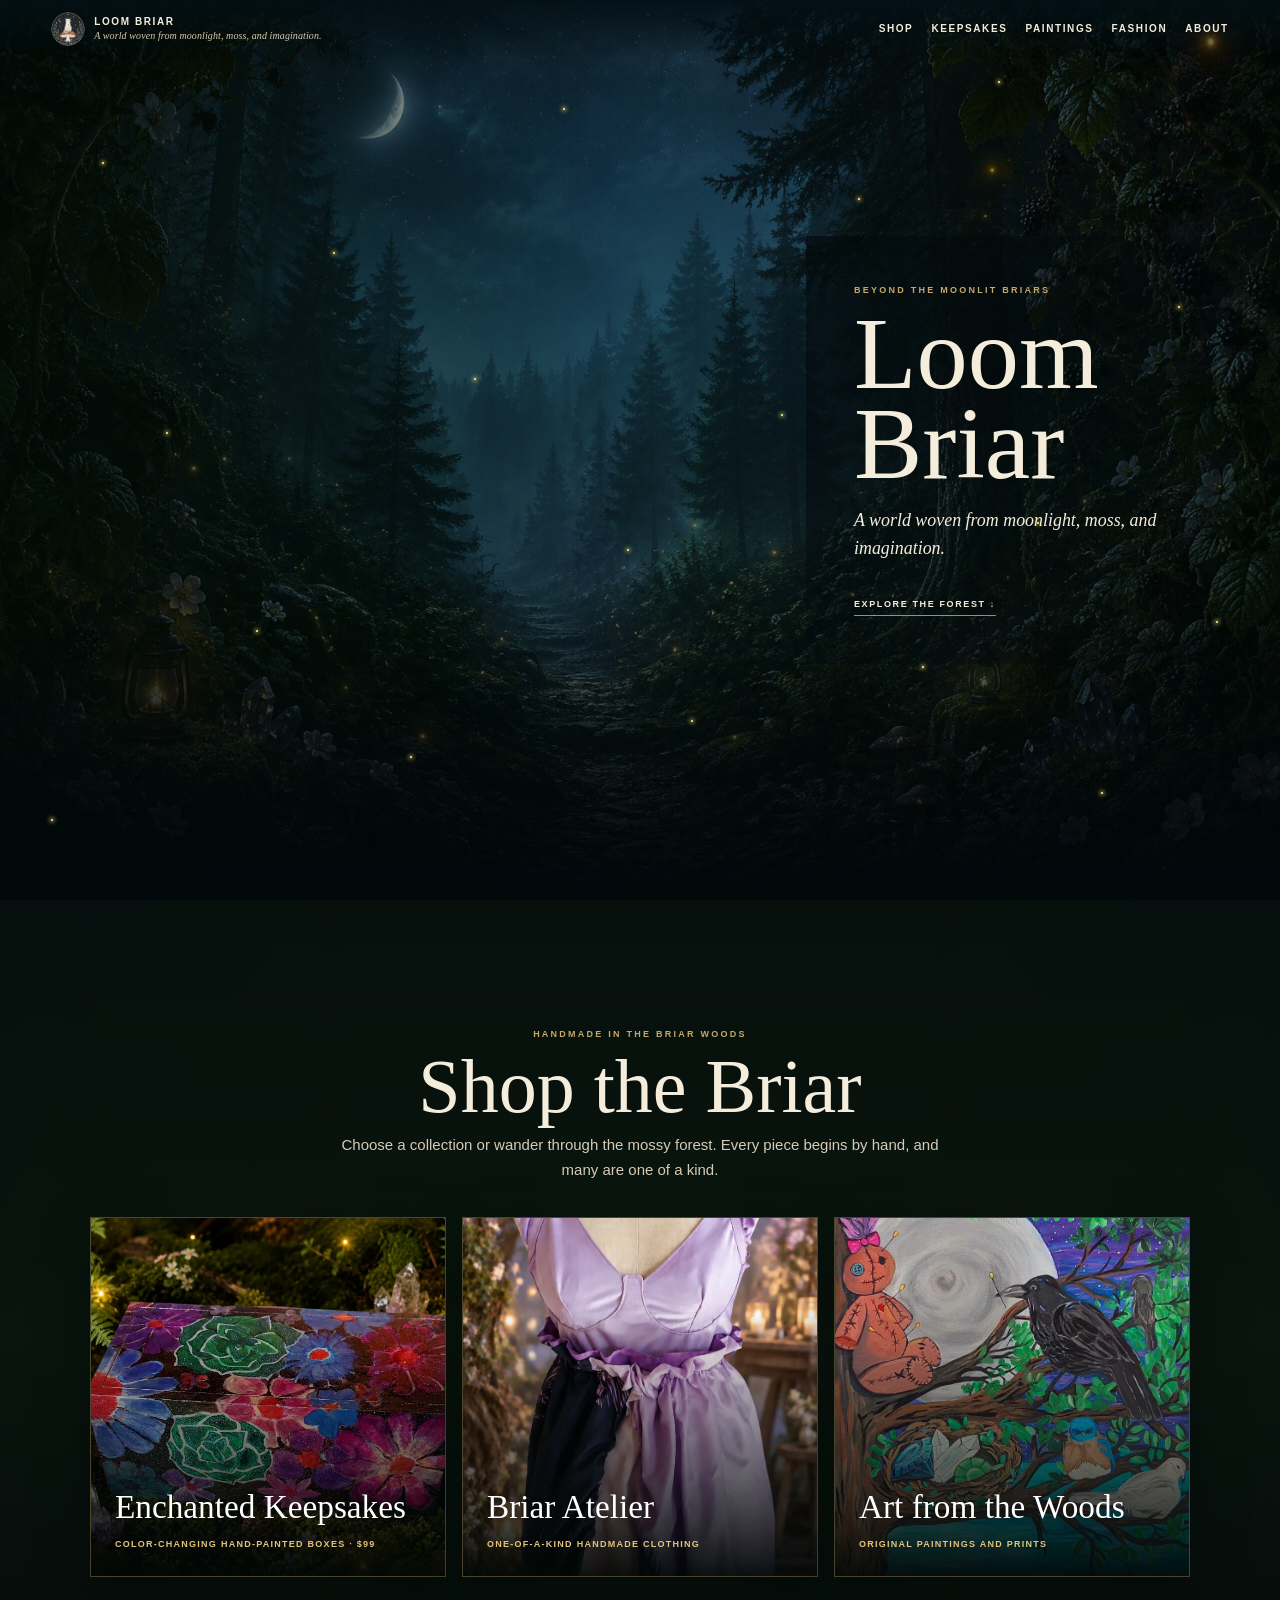
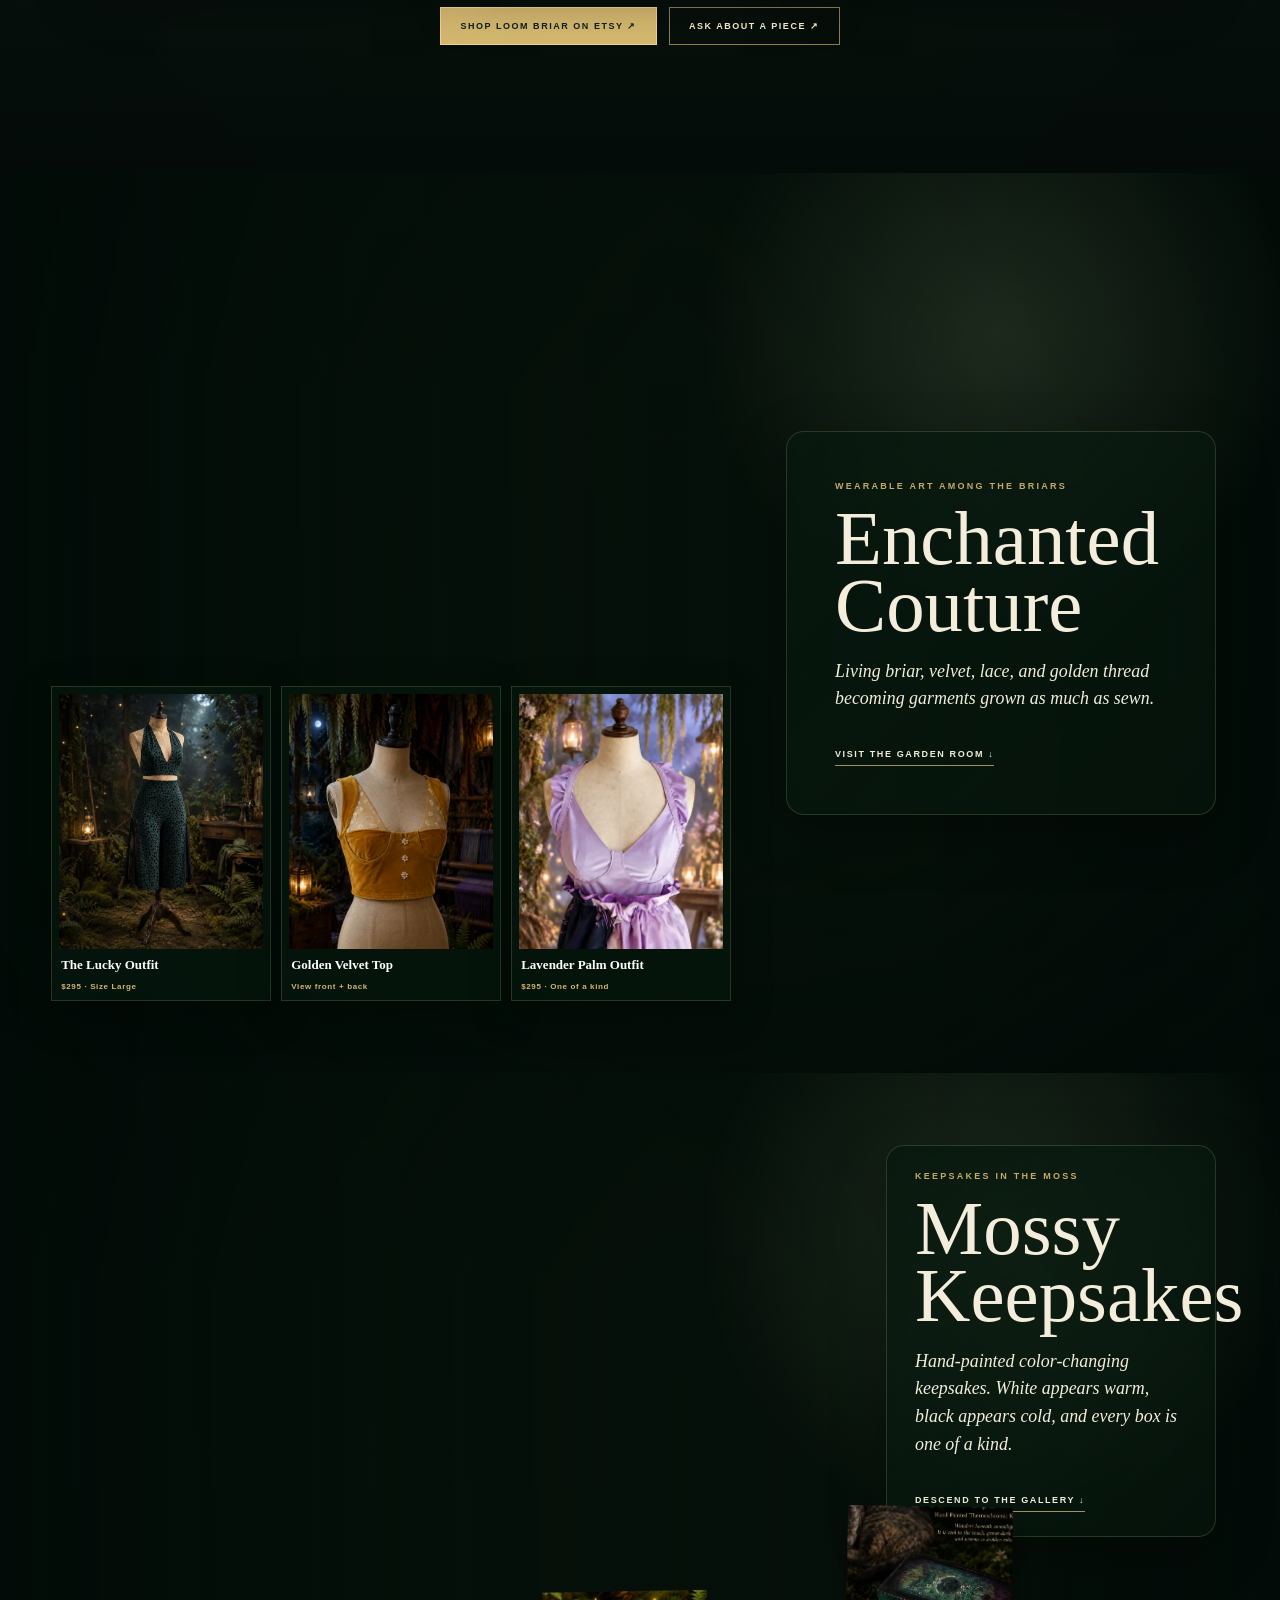
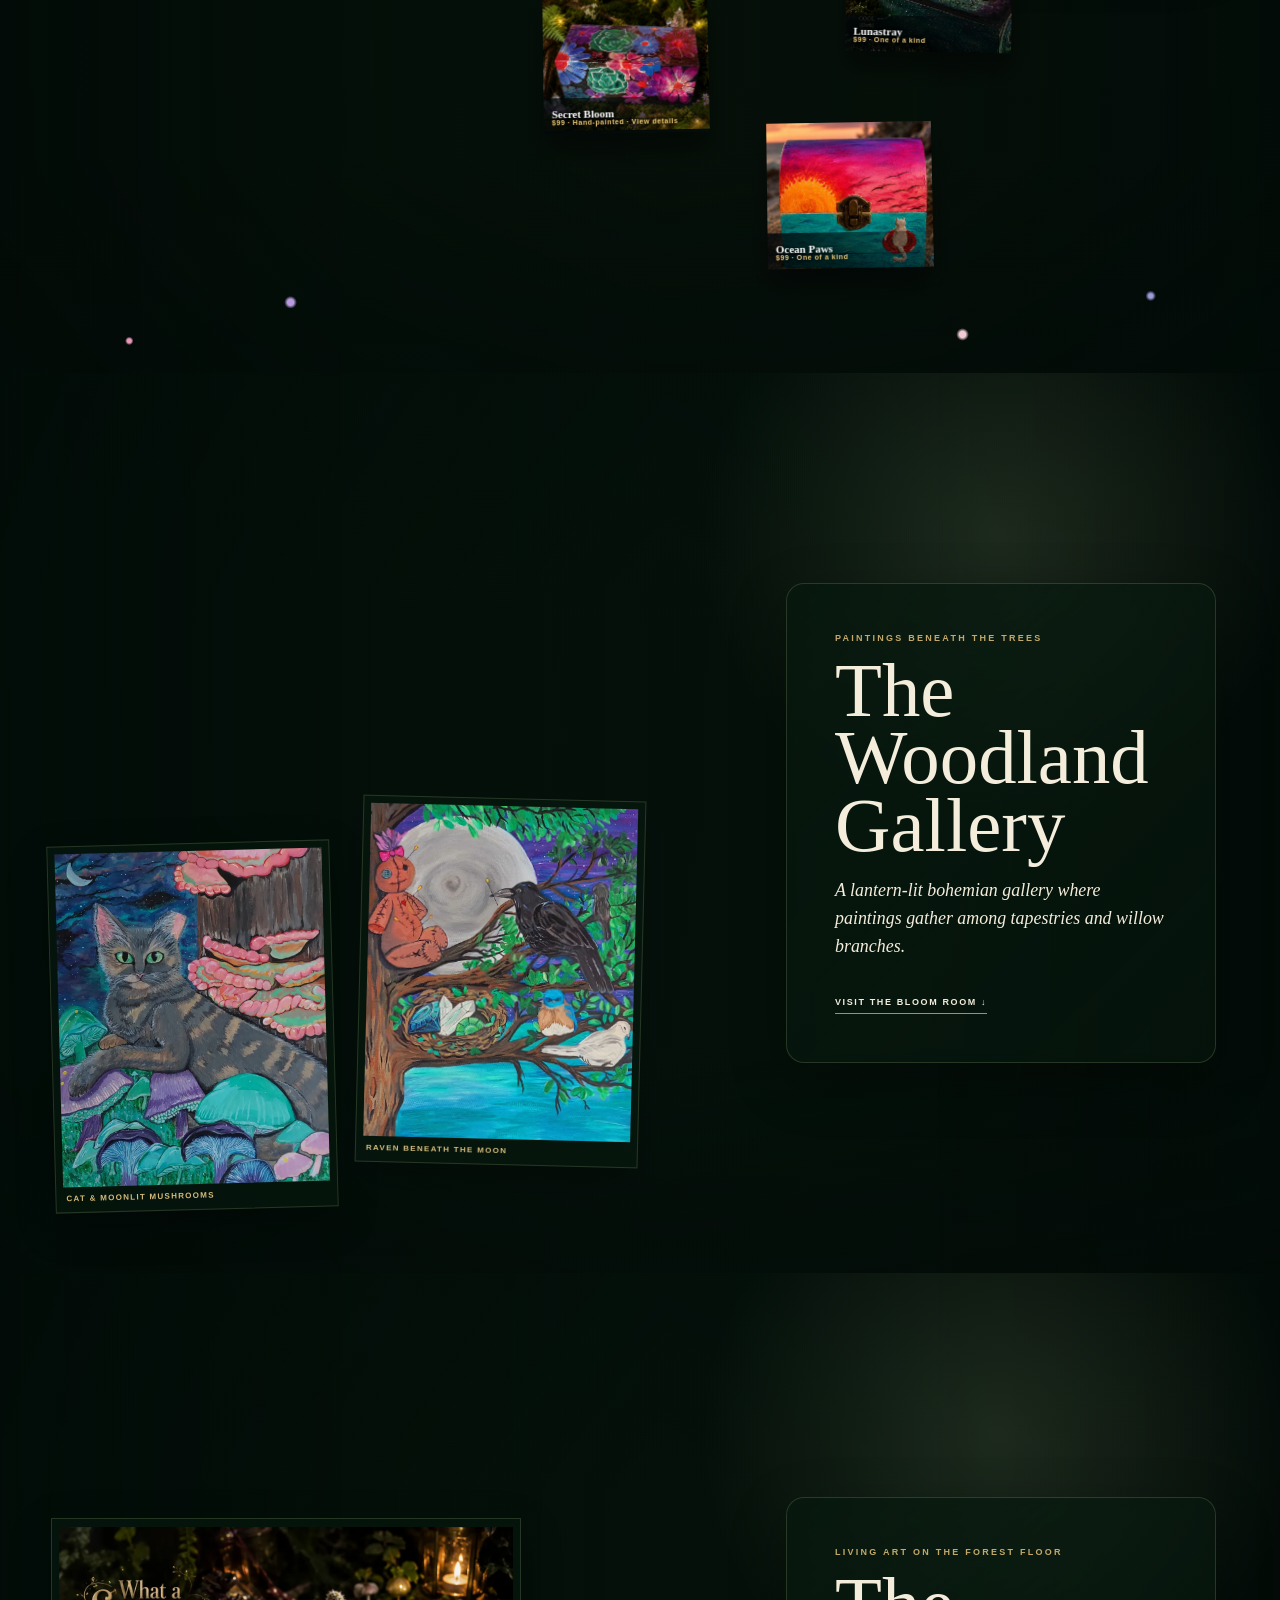
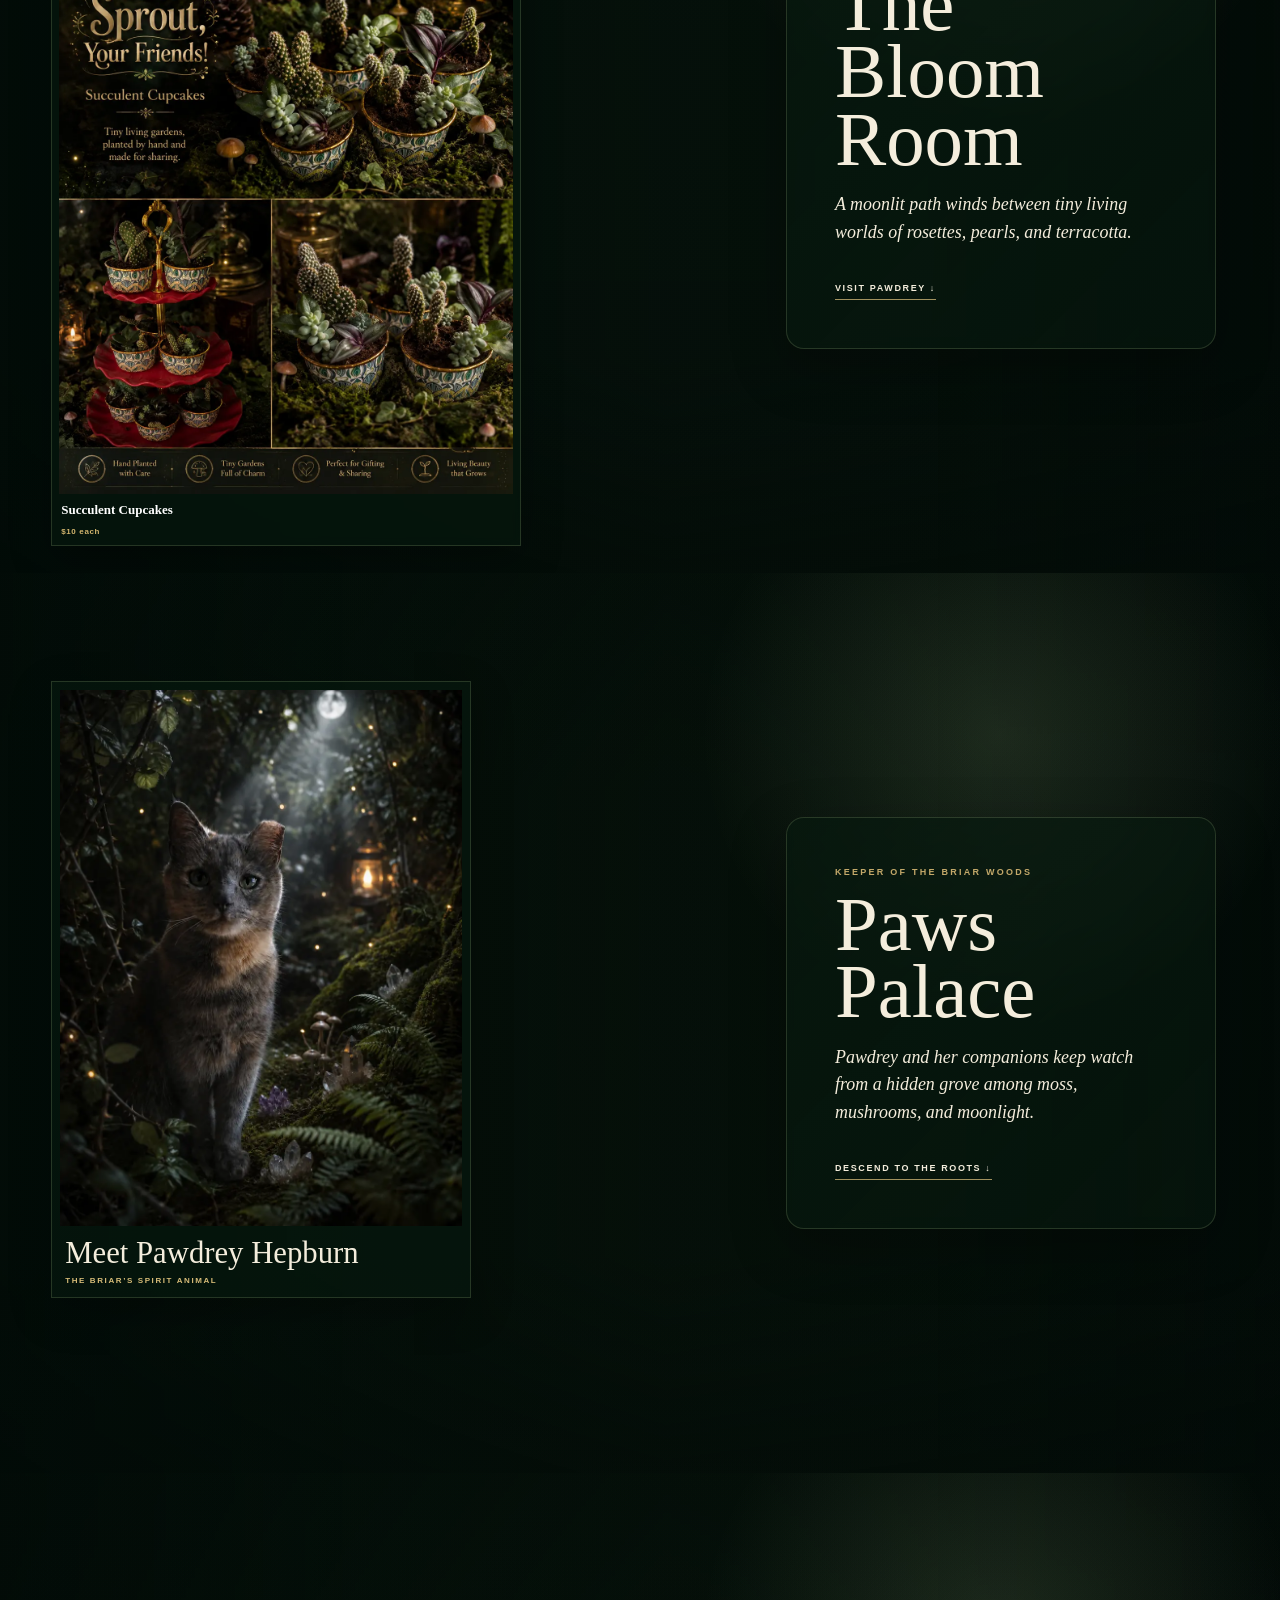
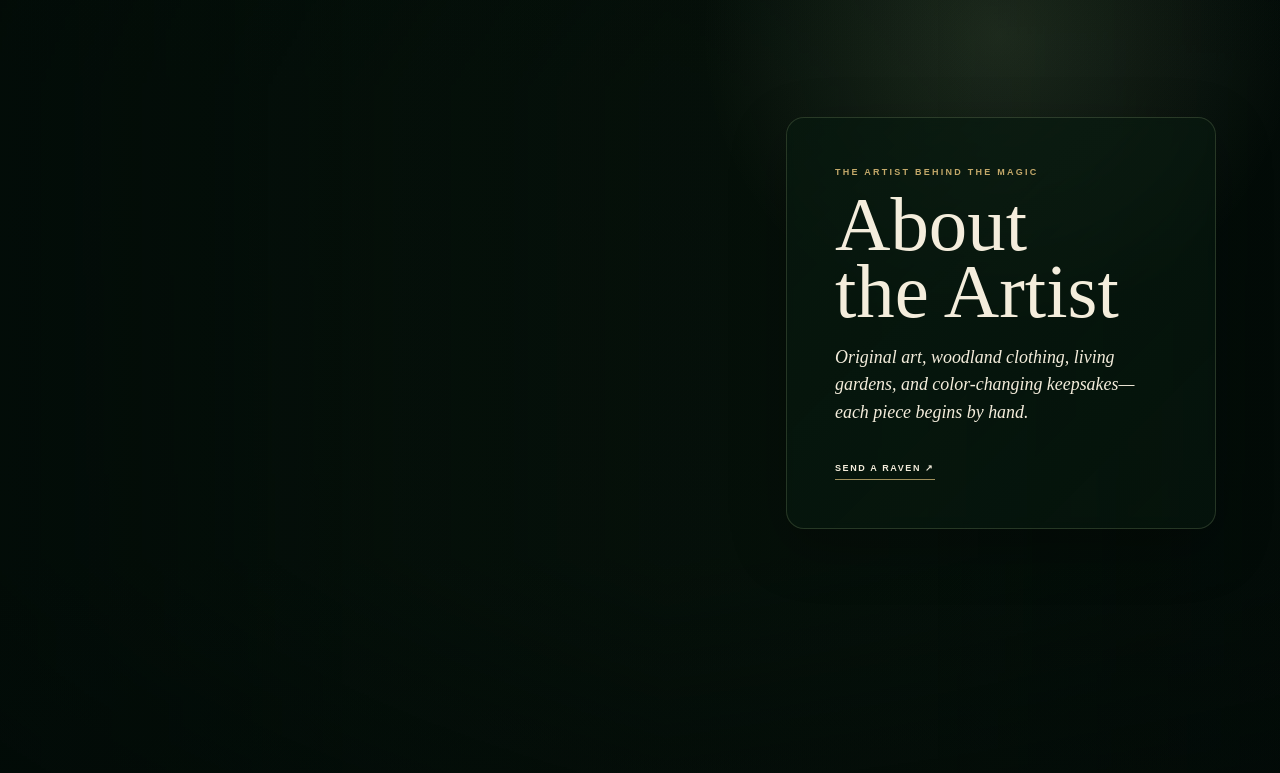
==== commit 20f7883a: "Add favicon and update Secret Bloom details Added favicon link and updated Secret Bloom dialog conte" ====
--- a/treehouse.html
+++ b/treehouse.html
@@ -6,6 +6,7 @@
 <meta name="description" content="Explore Loom Briar's one-of-a-kind enchanted woodland fashion, original paintings, hand-painted keepsake boxes, succulent gardens, and The Lucky Outfit.">
 <meta name="robots" content="index,follow,max-image-preview:large">
 <link rel="canonical" href="https://loombriar.com/treehouse.html">
+<link rel="icon" type="image/svg+xml" href="assets/thorn-spool-real.svg?v=20260927">
 <meta property="og:type" content="website"><meta property="og:site_name" content="Loom Briar"><meta property="og:title" content="Enchanted Woodland Fashion, Art &amp; Keepsakes | Loom Briar"><meta property="og:description" content="Explore the Willow Treehouse and discover one-of-a-kind wearable art, keepsakes, paintings, and living gardens."><meta property="og:url" content="https://loombriar.com/treehouse.html"><meta property="og:image" content="https://loombriar.com/assets/willow-treehouse-stargazing-ferret-house.webp">
 <meta name="twitter:card" content="summary_large_image"><meta name="twitter:title" content="Loom Briar Enchanted Woodland Collection"><meta name="twitter:description" content="One-of-a-kind wearable art, hand-painted keepsakes, original paintings, and living gardens."><meta name="twitter:image" content="https://loombriar.com/assets/willow-treehouse-stargazing-ferret-house.webp">
 <script type="application/ld+json">{"@context":"https://schema.org","@graph":[{"@type":"CollectionPage","name":"Loom Briar Enchanted Woodland Collection","url":"https://loombriar.com/treehouse.html","description":"One-of-a-kind enchanted woodland fashion, original art, hand-painted keepsakes, and living gardens."},{"@type":"Product","name":"The Lucky Outfit","description":"One-of-a-kind enchanted woodland wearable art in size Large, featuring a handmade Guardian Clasp with genuine green aventurine and obsidian beads.","image":["https://loombriar.com/assets/woodland-cutout-set.webp","https://loombriar.com/assets/first-outfit-neck-clasp.webp"],"brand":{"@type":"Brand","name":"Loom Briar"},"material":"Green aventurine, obsidian, textile, silver-tone metal","size":"Large","offers":{"@type":"Offer","priceCurrency":"USD","price":"295.00","availability":"https://schema.org/InStock","url":"https://loombriar.com/treehouse.html#fashion"}},{"@type":"Product","name":"Lavender Palm Outfit","description":"One-of-a-kind handmade lavender outfit with a sculpted ruffled bodice and layered asymmetrical palm-print skirt.","image":["https://loombriar.com/assets/lavender-palm-outfit-front-themed.webp","https://loombriar.com/assets/lavender-palm-outfit-back-themed.webp"],"brand":{"@type":"Brand","name":"Loom Briar"},"offers":{"@type":"Offer","priceCurrency":"USD","price":"295.00","availability":"https://schema.org/InStock","url":"https://loombriar.com/treehouse.html#fashion"}},{"@type":"Product","name":"Secret Bloom Keepsake Box","image":"https://loombriar.com/assets/secret-bloom-details.webp","brand":{"@type":"Brand","name":"Loom Briar"},"offers":{"@type":"Offer","priceCurrency":"USD","price":"99.00","availability":"https://schema.org/InStock","url":"https://loombriar.com/treehouse.html#garden"}},{"@type":"Product","name":"Lunastray Keepsake Box","image":"https://loombriar.com/assets/lunastray-details.webp","brand":{"@type":"Brand","name":"Loom Briar"},"offers":{"@type":"Offer","priceCurrency":"USD","price":"99.00","availability":"https://schema.org/InStock","url":"https://loombriar.com/treehouse.html#garden"}},{"@type":"Product","name":"Ocean Paws Keepsake Box","image":"https://loombriar.com/assets/ocean-paws-restored.jpg","brand":{"@type":"Brand","name":"Loom Briar"},"offers":{"@type":"Offer","priceCurrency":"USD","price":"99.00","availability":"https://schema.org/InStock","url":"https://loombriar.com/treehouse.html#garden"}}]}</script>
@@ -150,35 +151,6 @@
 .golden-top-views img:focus-visible,.bloom-main:focus-visible{outline:3px solid #f2d793;outline-offset:4px}
 .bloom-main{cursor:zoom-in}
 
-
-/* Draft image repair: proportional, responsive product photography. */
-.product img,.golden-top-views img,.bloom-main,.outfit-detail img,.pawdrey-feature img{
-  max-width:100%;height:auto;object-fit:contain}
-@media(max-width:700px){
- .product img,.golden-top-views img,.bloom-main,.outfit-detail img,.pawdrey-feature img{
-   width:100%!important;height:auto!important;max-height:72svh!important;
-   aspect-ratio:auto!important;object-fit:contain!important;object-position:center!important}
- .golden-top-views{grid-template-columns:1fr!important}
- .bloom-main{display:block;min-height:0!important}
- .bloom-gallery{min-height:0!important;grid-template-rows:auto auto}
- .outfit-detail{grid-template-columns:1fr}
- .outfit-detail img{min-height:0!important}
-}
-
-
-/* Long-form artist story */
-.roots{min-height:145svh;overflow:visible;padding:80px 0}
-.roots .artist-story-wrap{align-items:center}
-.roots .artist-story{width:min(720px,88vw);padding:clamp(28px,5vw,58px)}
-.artist-story p:not(.eyebrow){margin:0 0 1.05em;color:#eee5d4;font:clamp(14px,1.25vw,17px)/1.72 Georgia,'Times New Roman',serif}
-.artist-story h2{margin-bottom:28px}
-@media(max-width:700px){
- .roots{min-height:auto!important;padding:70px 14px 52px}
- .roots .artist-story-wrap{width:100%}
- .roots .artist-story{width:100%;max-width:none;padding:25px 20px}
- .artist-story p:not(.eyebrow){font-size:15px;line-height:1.68}
-}
-
 </style>
 </head>
 <body>
@@ -193,10 +165,10 @@
 <section class="scene fashion" id="fashion"><div class="candle-glow"></div><div class="products fashion-products"><a class="product" id="outfit-card" href="#outfit-details"><img src="assets/woodland-cutout-set.webp" alt="The Lucky Outfit"><strong>The Lucky Outfit</strong><span>$295 · Size Large</span></a><a class="product" id="golden-top-card" href="#golden-top-details"><img src="assets/golden-velvet-top-dress-form.webp" alt="Front view of mustard-gold velvet top with sheer daisy straps on a dress form"><strong>Golden Velvet Top</strong><span>View front + back</span></a><a class="product" id="lavender-outfit-card" href="#lavender-outfit-details"><img src="assets/lavender-palm-outfit-front-themed.webp" alt="Lavender Palm Outfit displayed on a vintage dress form in a moonlit woodland atelier"><strong>Lavender Palm Outfit</strong><span>$295 · One of a kind</span></a></div><div class="copy"><div class="copy-inner"><p class="eyebrow">Level IV · The briar loom</p><h2>Enchanted Couture</h2><p class="lede">Living briar, velvet, lace, and golden thread becoming garments grown as much as sewn.</p><a class="jump" href="#cats">Visit Pawdrey ↓</a></div></div></section>
 <section class="scene cats" id="cats"><div class="candle-glow"></div><div class="copy"><div class="copy-inner"><p class="eyebrow">Level V · Keeper of the Briar Woods</p><h2>The Cat Level</h2><p class="lede">Pawdrey and her companions keep watch from a hidden grove among moss, mushrooms, and moonlight.</p><a class="jump" href="#ground">Visit the ground garden ↓</a></div></div></section>
 <section class="scene ground" id="ground"><div class="candle-glow"></div><div class="products single-product"><a class="product" href="mailto:loombriar@gmail.com?subject=Succulent%20Cupcakes"><img src="assets/succulent-cupcakes.webp" alt="Succulent Cupcakes"><strong>Succulent Cupcakes</strong><span>Send a Raven</span></a></div><div class="copy"><div class="copy-inner"><p class="eyebrow">Level VI · Beneath the willow</p><h2>The Ground Garden</h2><p class="lede">Tiny living worlds gather among the willow roots in stone and terracotta.</p><a class="jump" href="#roots">Descend to the roots ↓</a></div></div></section>
-<section class="scene roots" id="roots"><div class="candle-glow"></div><div class="copy artist-story-wrap"><article class="copy-inner artist-story"><p class="eyebrow">The artist behind the magic</p><h2>About the Artist</h2><p>I grew up in California and have spent much of my life moving from place to place. Through every new chapter, I&rsquo;ve always been drawn to beautiful things&mdash;nature, stories, strange little treasures, and anything that sparks a sense of wonder.</p><p>For a long time, though, I never thought of myself as an artist.</p><p>My older brother was the artist in our family. As kids, he seemed to be better than me at everything, and somewhere along the way I decided I couldn&rsquo;t compete. In my child&rsquo;s mind, if I wasn&rsquo;t going to be the best at art, I wasn&rsquo;t going to try at all.</p><p>So I didn&rsquo;t.</p><p>Years later, while working a job with a little downtime, I started drawing my favorite cartoon characters on the carts I used at work simply because I was bored. People began stopping to ask who had drawn them. When I told them it was me, they were genuinely surprised&mdash;and they kept encouraging me to keep creating.</p><p>That encouragement changed my life.</p><p>What started as doodles became paintings. Paintings became gifts. Gifts became commissions. Before I knew it, I had discovered something I&rsquo;d spent years believing I couldn&rsquo;t do.</p><p>Today, Loom Briar is where all of those discoveries come together.</p><p>Here you&rsquo;ll find original paintings, whimsical clothing, art prints, woven blankets, hand-painted thermochromic keepsake boxes, and little treasures inspired by forests, moonlight, folklore, and imagination. Every piece begins with my own artwork and is created with the hope that it brings a little wonder into someone&rsquo;s everyday life.</p><p>Thank you for visiting my little corner of the world and for supporting independent artists. It truly means more than I can say.</p><p>I hope that whatever you bring home feels like a tiny doorway into a place where moonlight, moss, and imagination still have a little magic left to share.</p><a class="jump" href="mailto:loombriar@gmail.com?subject=A%20message%20for%20Loom%20Briar">Send a Raven ↗</a></article></div></section>
+<section class="scene roots" id="roots"><div class="candle-glow"></div><div class="copy"><div class="copy-inner"><p class="eyebrow">Level VII · Where every story begins</p><h2>About the Artist</h2><p class="lede">Original art, woodland clothing, living gardens, and color-changing keepsakes—each piece begins by hand.</p><a class="jump" href="mailto:loombriar@gmail.com?subject=A%20message%20for%20Loom%20Briar">Send a Raven ↗</a></div></div></section>
 <div class="briar-spine left" aria-hidden="true"></div><div class="briar-spine right" aria-hidden="true"></div>
 </main>
-<dialog class="bloom-dialog" id="secret-bloom-promo" aria-labelledby="bloom-promo-title"><article class="bloom-promo"><section class="bloom-gallery" aria-label="Secret Bloom photo gallery"><img class="bloom-main" id="bloom-main-photo" src="assets/secret-bloom-front-mossy.webp" alt="Secret Bloom hand-painted floral keepsake box"><div class="bloom-thumbs" aria-label="Choose a Secret Bloom photograph"><button class="bloom-thumb" type="button" aria-selected="true" data-src="assets/secret-bloom-front-mossy.webp" data-alt="Secret Bloom hand-painted floral keepsake box"><img src="assets/secret-bloom-front-mossy.webp" alt="Clean product view thumbnail"></button><button class="bloom-thumb" type="button" aria-selected="false" data-src="assets/secret-bloom-front-mossy.webp" data-alt="Secret Bloom hand-painted keepsake box in a mossy woodland"><img src="assets/secret-bloom-front-mossy.webp" alt="Mossy woodland view thumbnail"></button><button class="bloom-thumb" type="button" aria-selected="false" data-src="assets/secret-bloom-top.jpg" data-alt="Top and side view of the Secret Bloom hand-painted keepsake box"><img src="assets/secret-bloom-top.jpg" alt="Top view thumbnail"></button><button class="bloom-thumb" type="button" aria-selected="false" data-src="assets/secret-bloom-angle.jpg" data-alt="Angled view of the Secret Bloom hand-painted keepsake box"><img src="assets/secret-bloom-angle.jpg" alt="Angled view thumbnail"></button></div></section><section class="bloom-copy"><button class="bloom-close" type="button" aria-label="Close Secret Bloom details">×</button><p class="eyebrow">Hand-painted · One of a kind</p><h2 id="bloom-promo-title">Secret Bloom</h2><p class="bloom-price">$99</p><p class="lede">A garden of jewel-toned flowers and painted succulents wraps around this one-of-a-kind keepsake box.</p><p class="bloom-notes">Four original photographs · Hand-painted on every visible side · Made for treasured cards, keepsakes, and tiny secrets.</p><a class="bloom-buy" href="https://paypal.me/loombriar/99">Buy with PayPal ↗</a></section></article></dialog>
+<dialog class="bloom-dialog" id="secret-bloom-promo" aria-labelledby="bloom-promo-title"><article class="bloom-promo"><section class="bloom-gallery" aria-label="Secret Bloom photo gallery"><img class="bloom-main" id="bloom-main-photo" src="assets/secret-bloom-front.jpg" alt="Secret Bloom hand-painted floral keepsake box"><div class="bloom-thumbs" aria-label="Choose a Secret Bloom photograph"><button class="bloom-thumb" type="button" aria-selected="true" data-src="assets/secret-bloom-front.jpg" data-alt="Secret Bloom hand-painted floral keepsake box"><img src="assets/secret-bloom-front.jpg" alt="Front product view thumbnail"></button><button class="bloom-thumb" type="button" aria-selected="false" data-src="assets/secret-bloom-front-mossy.webp" data-alt="Secret Bloom hand-painted keepsake box in a mossy woodland"><img src="assets/secret-bloom-front-mossy.webp" alt="Mossy woodland view thumbnail"></button><button class="bloom-thumb" type="button" aria-selected="false" data-src="assets/secret-bloom-top.jpg" data-alt="Top and side view of the Secret Bloom hand-painted keepsake box"><img src="assets/secret-bloom-top.jpg" alt="Top view thumbnail"></button><button class="bloom-thumb" type="button" aria-selected="false" data-src="assets/secret-bloom-angle.jpg" data-alt="Angled view of the Secret Bloom hand-painted keepsake box"><img src="assets/secret-bloom-angle.jpg" alt="Angled view thumbnail"></button></div></section><section class="bloom-copy"><button class="bloom-close" type="button" aria-label="Close Secret Bloom details">×</button><p class="eyebrow">Hand-painted · One of a kind</p><h2 id="bloom-promo-title">Secret Bloom</h2><p class="bloom-price">$99</p><p class="lede">A garden of jewel-toned flowers and painted succulents wraps around this one-of-a-kind keepsake box.</p><p class="bloom-notes">Four original photographs · Hand-painted on every visible side · Made for treasured cards, keepsakes, and tiny secrets.</p><a class="bloom-buy" href="https://paypal.me/loombriar/99">Buy with PayPal ↗</a></section></article></dialog>
 <dialog class="outfit-dialog" id="outfit-details" aria-labelledby="outfit-detail-title"><button class="outfit-close" type="button" aria-label="Close outfit details">×</button><article class="outfit-detail"><img src="assets/first-outfit-neck-clasp.png" alt="Handmade neck clasp with green aventurine, black obsidian and a silver eye charm on teal patterned fabric"><div class="outfit-detail-copy"><p class="eyebrow">A hidden detail of The Lucky Outfit</p><h2 id="outfit-detail-title">The Guardian Clasp</h2><p class="price">The Lucky Outfit · $295 · Size Large</p><h3>Green Aventurine</h3><p>Traditionally associated with luck, opportunity, emotional renewal, optimism, creativity, and the heart chakra.</p><h3>Obsidian</h3><p>Traditionally associated with grounding, protection, strong boundaries, truth, and self-reflection.</p><h3>Together</h3><p>A balance of growth and protection—aventurine welcomes new possibilities while obsidian keeps the wearer grounded.</p><p class="stone-note">Green aventurine is a quartz variety; obsidian is natural volcanic glass. Crystal meanings are spiritual traditions rather than scientifically proven medical effects. Gently clean with a soft damp cloth; avoid chemicals and prolonged soaking.</p><a class="outfit-inquiry" href="mailto:loombriar@gmail.com?subject=The%20Lucky%20Outfit%20-%20Size%20Large%20-%20%24295">Send a Raven about this outfit ↗</a></div></article></dialog>
 <dialog class="golden-top-dialog" id="golden-top-details" aria-labelledby="golden-top-title"><article class="golden-top-gallery"><button class="golden-top-close" type="button" aria-label="Close Golden Velvet Top gallery">×</button><p class="eyebrow">Enchanted Couture · Handmade</p><h2 id="golden-top-title">Golden Velvet Top</h2><p class="lede">Mustard-gold velvet adorned with hand-set stone flowers—howlite petals surrounding warm honey calcite centers.</p><div class="golden-top-views"><figure><img src="assets/golden-velvet-top-dress-form.webp" alt="Front view of the Golden Velvet Top on a dress form"><figcaption>Front view</figcaption></figure><figure><img src="assets/golden-velvet-top-dress-form-back.webp" alt="Back view of the Golden Velvet Top with solid velvet straps and three howlite and honey calcite flowers"><figcaption>Back view</figcaption></figure></div><a class="golden-top-inquiry" href="mailto:loombriar@gmail.com?subject=Golden%20Velvet%20Top">Send a Raven about this top ↗</a></article></dialog>
 <dialog class="golden-top-dialog lavender-outfit-dialog" id="lavender-outfit-details" aria-labelledby="lavender-outfit-title"><article class="golden-top-gallery"><button class="golden-top-close" type="button" aria-label="Close Lavender Palm Outfit gallery">×</button><p class="eyebrow">Enchanted Couture · Handmade · One of a kind</p><h2 id="lavender-outfit-title">Lavender Palm Outfit</h2><p class="price">$295</p><p class="lede">A sculpted lavender bodice with fluttering shoulder ruffles, paired with a layered asymmetrical skirt in lavender, blush, plum, and sweeping midnight palms.</p><div class="golden-top-views"><figure><img src="assets/lavender-palm-outfit-front-themed.webp" alt="Full front view of the Lavender Palm Outfit in a moonlit woodland atelier"><figcaption>Front view</figcaption></figure><figure><img src="assets/lavender-palm-outfit-front-detail-themed.webp" alt="Closer front view of the Lavender Palm Outfit in a moonlit woodland atelier"><figcaption>Layered drape</figcaption></figure><figure><img src="assets/lavender-palm-outfit-bodice-themed.webp" alt="Close view of the Lavender Palm Outfit bodice and ruffled waist in a moonlit woodland atelier"><figcaption>Bodice detail</figcaption></figure><figure><img src="assets/lavender-palm-outfit-back-themed.webp" alt="Back view of the Lavender Palm Outfit in a moonlit woodland atelier"><figcaption>Back view</figcaption></figure></div><a class="golden-top-inquiry" href="mailto:loombriar@gmail.com?subject=Lavender%20Palm%20Outfit%20-%20%24295">Send a Raven about this outfit ↗</a></article></dialog>
@@ -214,7 +186,6 @@
 <script>const goldenTopCard=document.getElementById('golden-top-card'),goldenTopDialog=document.getElementById('golden-top-details');goldenTopCard.addEventListener('click',event=>{event.preventDefault();goldenTopDialog.showModal()});goldenTopDialog.querySelector('.golden-top-close').addEventListener('click',()=>goldenTopDialog.close());goldenTopDialog.addEventListener('click',event=>{if(event.target===goldenTopDialog)goldenTopDialog.close()})</script>
 <script>const lavenderOutfitCard=document.getElementById('lavender-outfit-card'),lavenderOutfitDialog=document.getElementById('lavender-outfit-details');lavenderOutfitCard.addEventListener('click',event=>{event.preventDefault();lavenderOutfitDialog.showModal()});lavenderOutfitDialog.querySelector('.golden-top-close').addEventListener('click',()=>lavenderOutfitDialog.close());lavenderOutfitDialog.addEventListener('click',event=>{if(event.target===lavenderOutfitDialog)lavenderOutfitDialog.close()})</script>
 <script>const photoLightbox=document.getElementById('photo-lightbox'),lightboxImage=photoLightbox.querySelector('img'),lightboxClose=photoLightbox.querySelector('.photo-lightbox-close');const openPhotoLightbox=image=>{lightboxImage.src=image.currentSrc||image.src;lightboxImage.alt=image.alt;if(!photoLightbox.open)photoLightbox.showModal()};const closePhotoLightbox=()=>{if(photoLightbox.open)photoLightbox.close()};document.querySelectorAll('.golden-top-views img, #bloom-main-photo').forEach(image=>{image.tabIndex=0;image.setAttribute('role','button');image.setAttribute('aria-label',`${image.alt}. Open enlarged view`);image.addEventListener('click',()=>openPhotoLightbox(image));image.addEventListener('keydown',event=>{if(event.key==='Enter'||event.key===' '){event.preventDefault();openPhotoLightbox(image)}})});lightboxClose.addEventListener('click',closePhotoLightbox);photoLightbox.addEventListener('click',event=>{if(event.target===photoLightbox)closePhotoLightbox()});photoLightbox.addEventListener('close',()=>{lightboxImage.src=''})</script>
-
 <script>
 /* Forest labels replace the former treehouse levels while preserving every shop and gallery link. */
 [
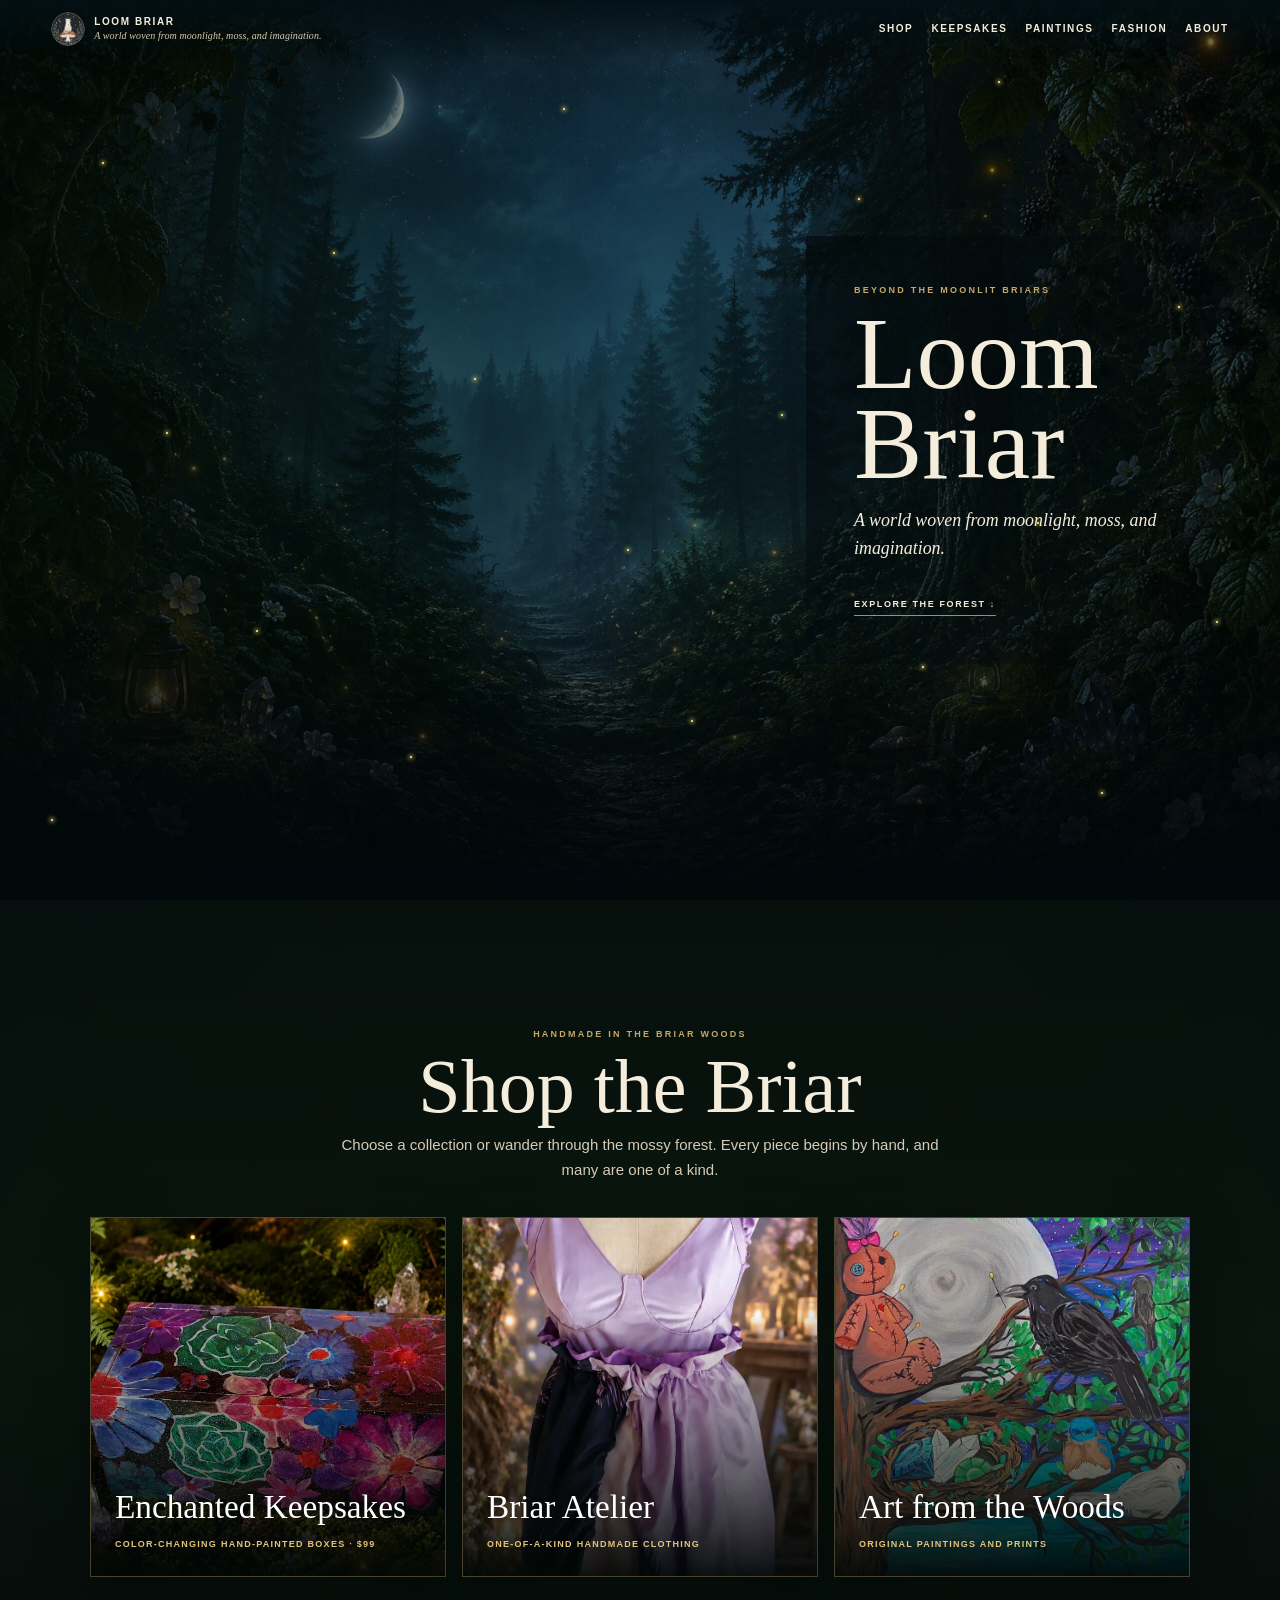
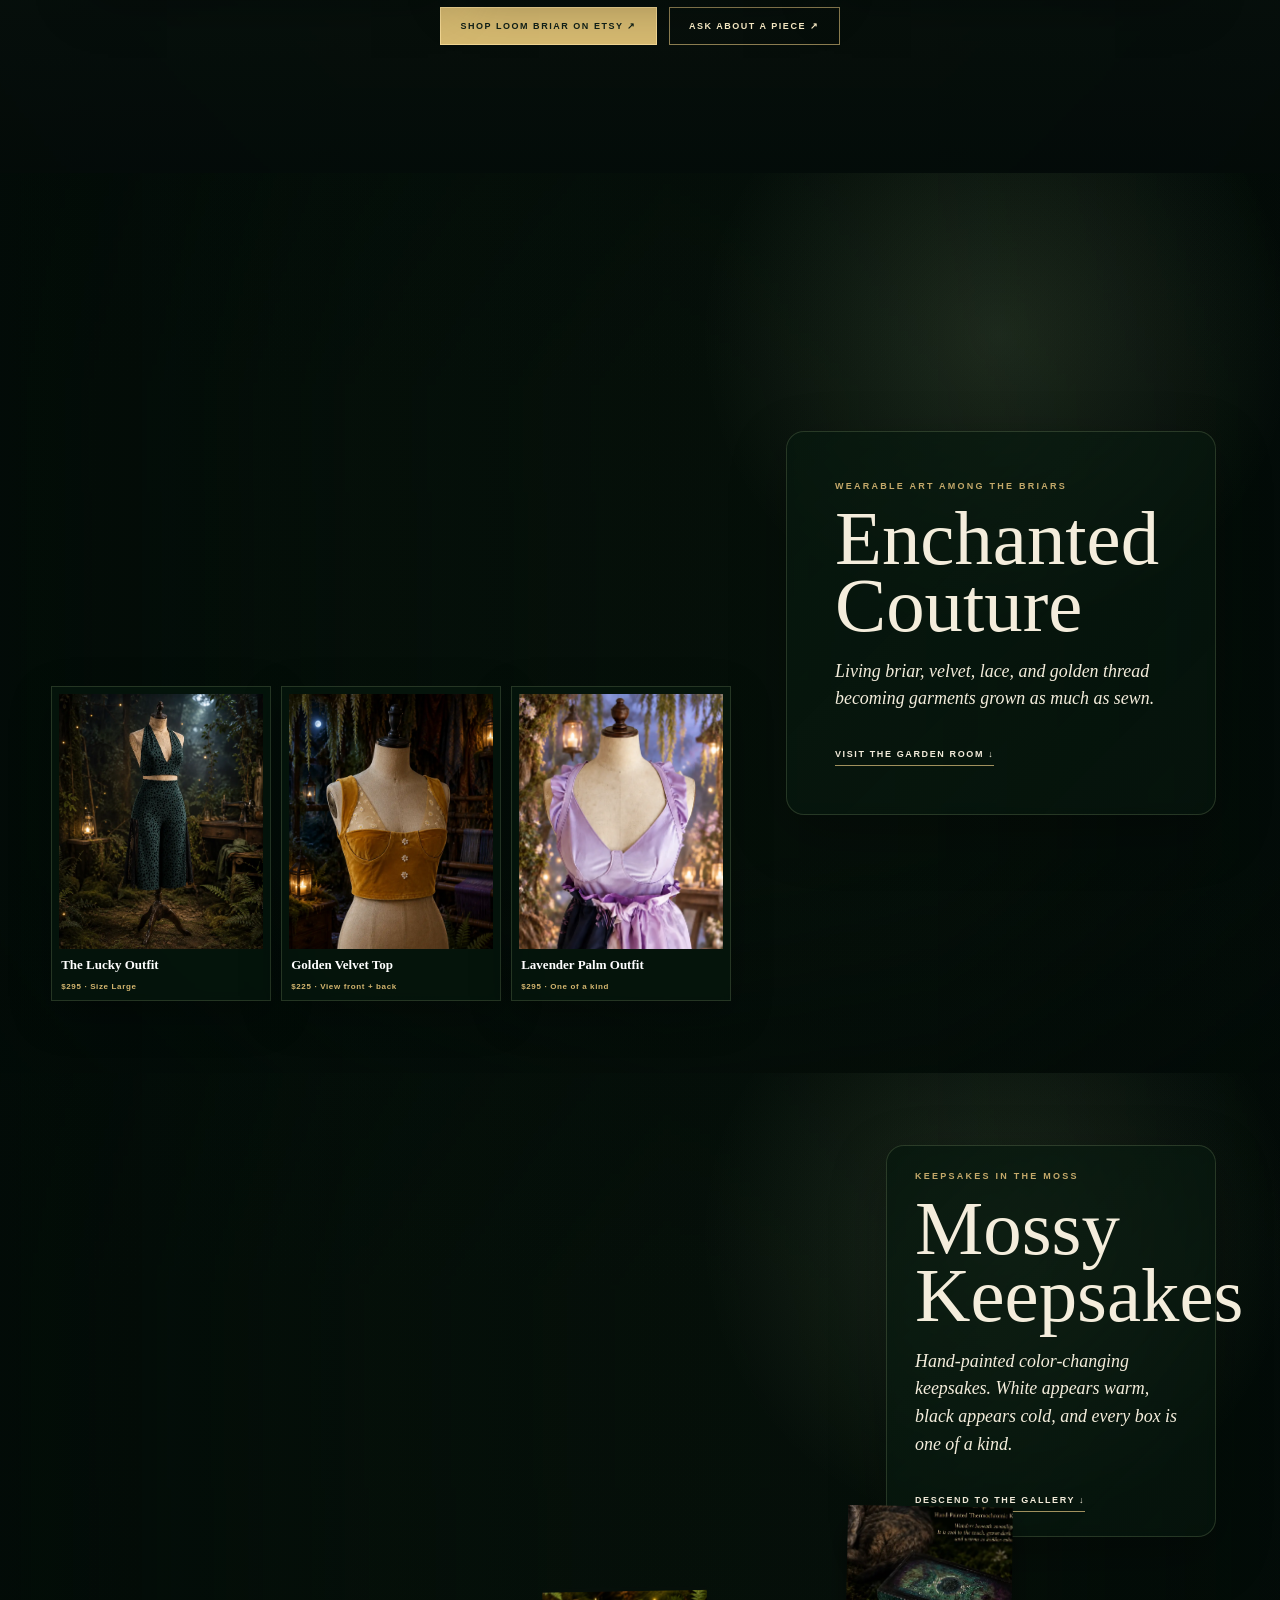
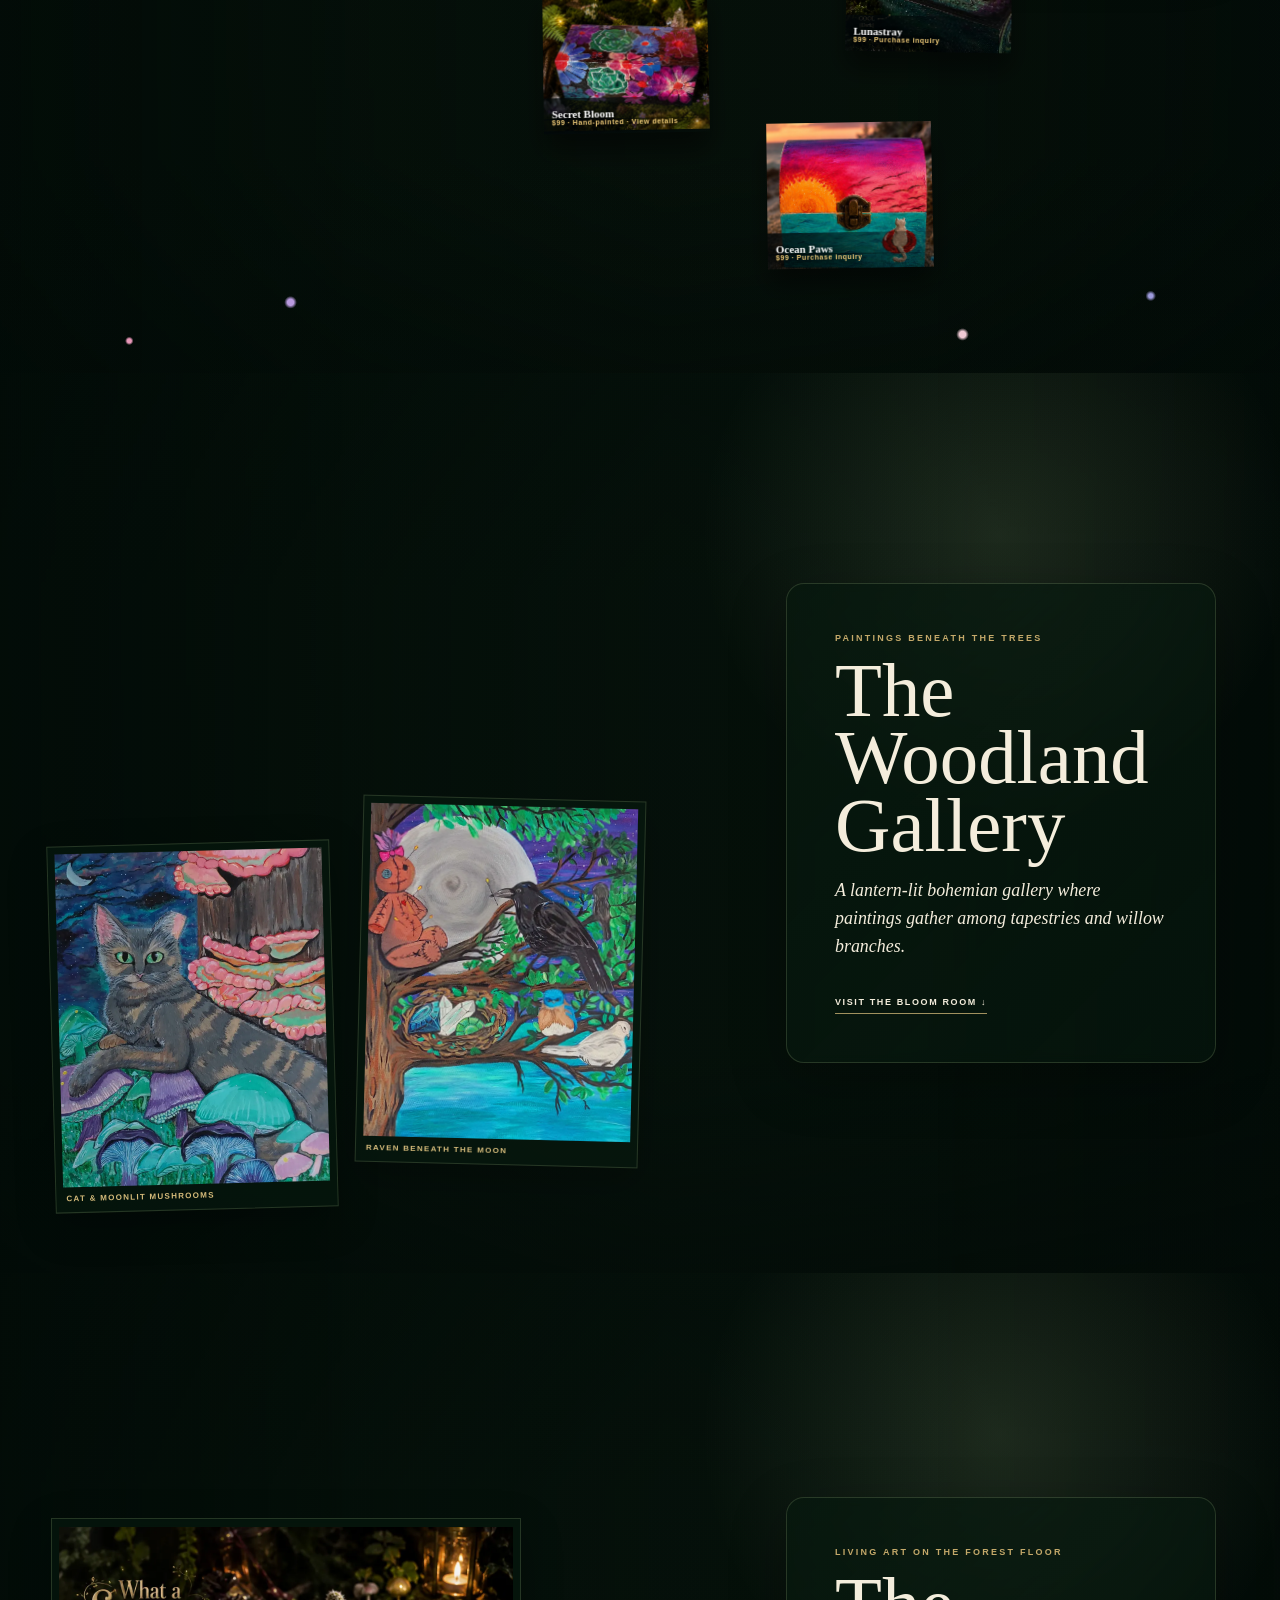
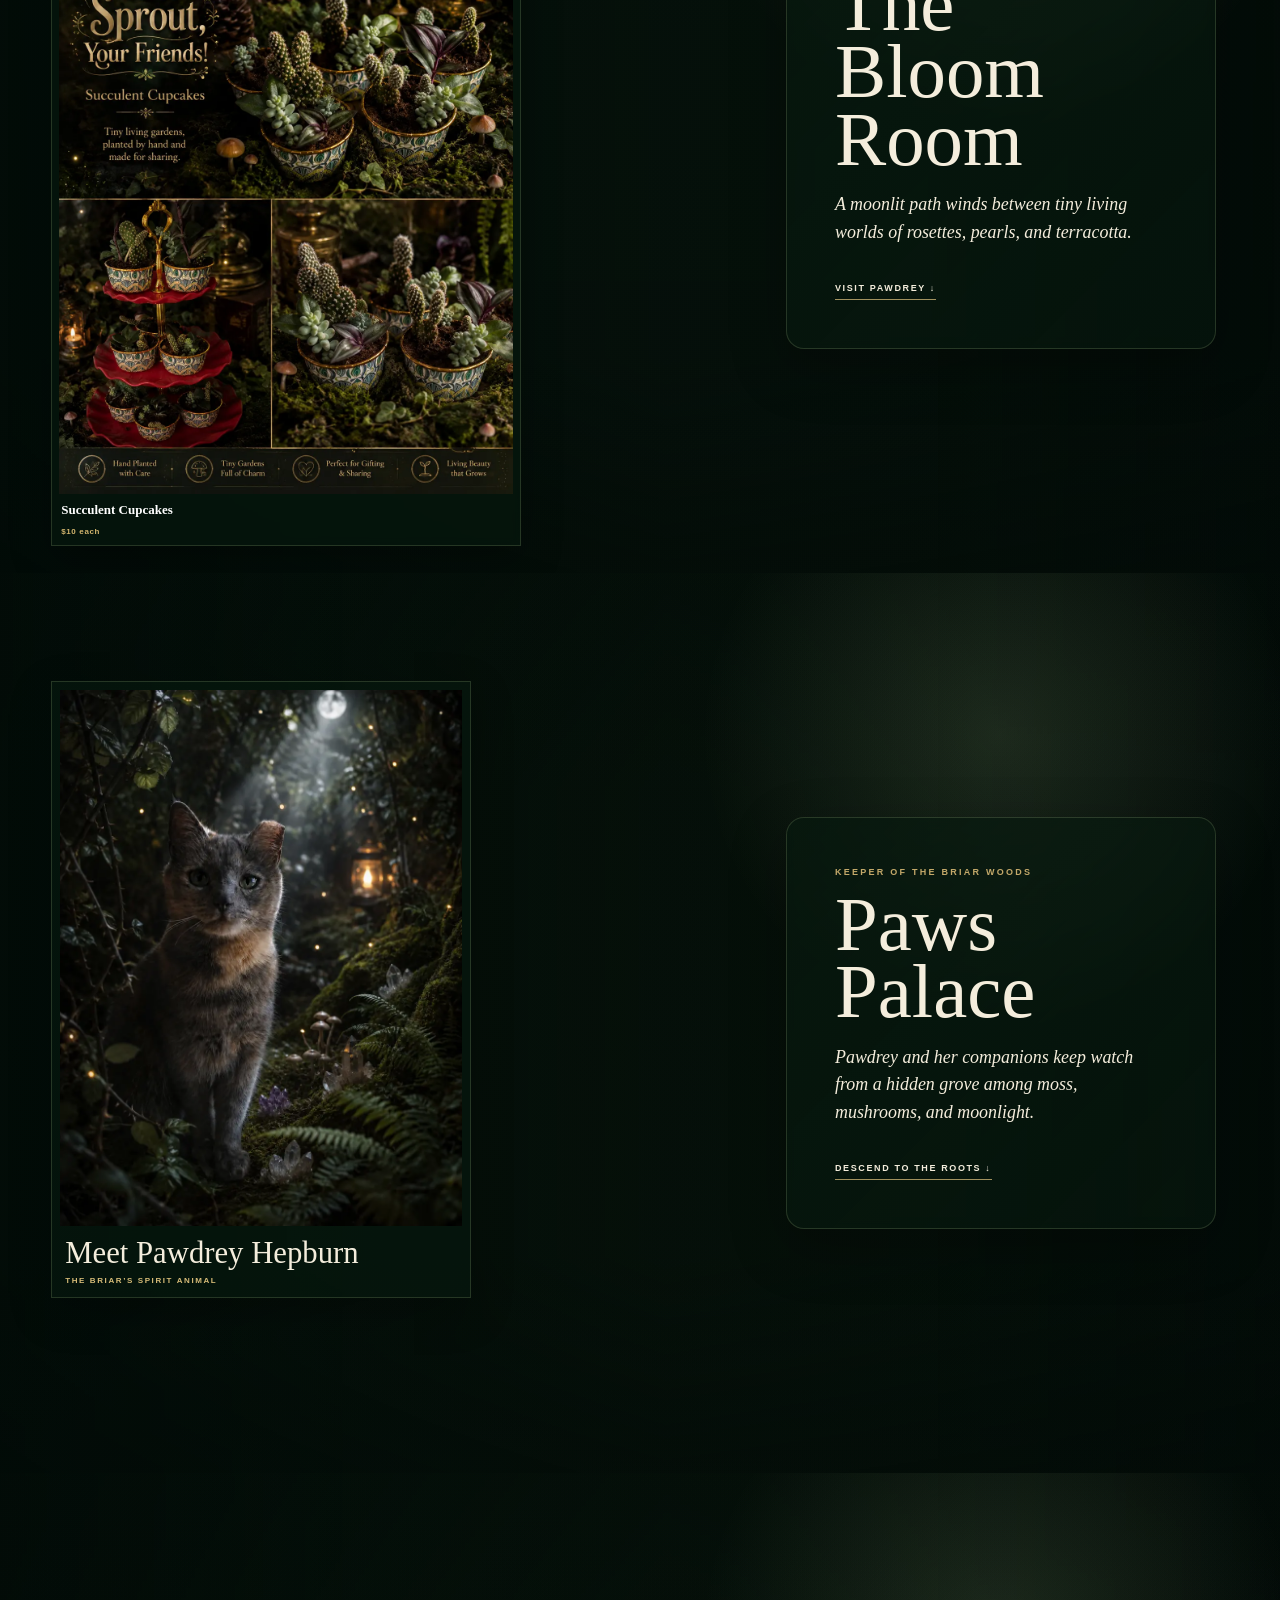
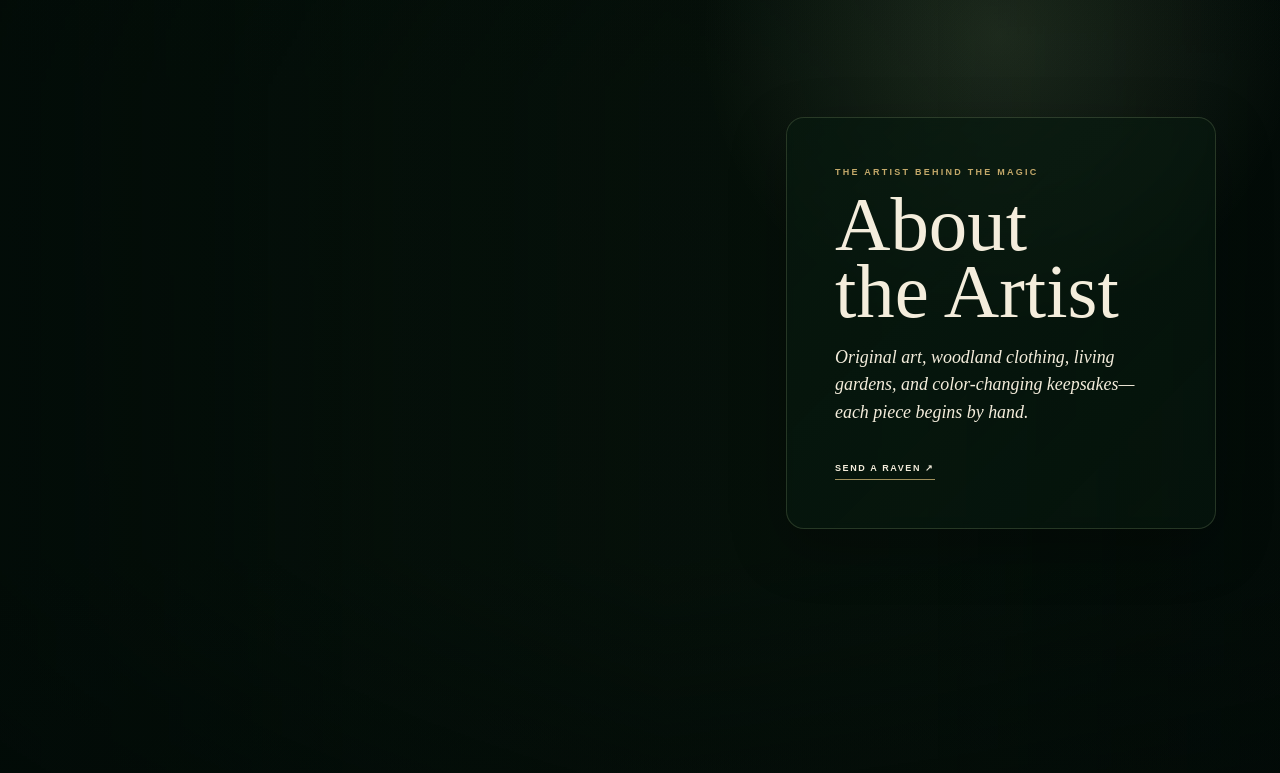
==== commit dd99ff2e: "Clarify product purchase paths and pricing" ====
--- a/treehouse.html
+++ b/treehouse.html
@@ -9,7 +9,7 @@
 <link rel="icon" type="image/svg+xml" href="assets/thorn-spool-real.svg?v=20260927">
 <meta property="og:type" content="website"><meta property="og:site_name" content="Loom Briar"><meta property="og:title" content="Enchanted Woodland Fashion, Art &amp; Keepsakes | Loom Briar"><meta property="og:description" content="Explore the Willow Treehouse and discover one-of-a-kind wearable art, keepsakes, paintings, and living gardens."><meta property="og:url" content="https://loombriar.com/treehouse.html"><meta property="og:image" content="https://loombriar.com/assets/willow-treehouse-stargazing-ferret-house.webp">
 <meta name="twitter:card" content="summary_large_image"><meta name="twitter:title" content="Loom Briar Enchanted Woodland Collection"><meta name="twitter:description" content="One-of-a-kind wearable art, hand-painted keepsakes, original paintings, and living gardens."><meta name="twitter:image" content="https://loombriar.com/assets/willow-treehouse-stargazing-ferret-house.webp">
-<script type="application/ld+json">{"@context":"https://schema.org","@graph":[{"@type":"CollectionPage","name":"Loom Briar Enchanted Woodland Collection","url":"https://loombriar.com/treehouse.html","description":"One-of-a-kind enchanted woodland fashion, original art, hand-painted keepsakes, and living gardens."},{"@type":"Product","name":"The Lucky Outfit","description":"One-of-a-kind enchanted woodland wearable art in size Large, featuring a handmade Guardian Clasp with genuine green aventurine and obsidian beads.","image":["https://loombriar.com/assets/woodland-cutout-set.webp","https://loombriar.com/assets/first-outfit-neck-clasp.webp"],"brand":{"@type":"Brand","name":"Loom Briar"},"material":"Green aventurine, obsidian, textile, silver-tone metal","size":"Large","offers":{"@type":"Offer","priceCurrency":"USD","price":"295.00","availability":"https://schema.org/InStock","url":"https://loombriar.com/treehouse.html#fashion"}},{"@type":"Product","name":"Lavender Palm Outfit","description":"One-of-a-kind handmade lavender outfit with a sculpted ruffled bodice and layered asymmetrical palm-print skirt.","image":["https://loombriar.com/assets/lavender-palm-outfit-front-themed.webp","https://loombriar.com/assets/lavender-palm-outfit-back-themed.webp"],"brand":{"@type":"Brand","name":"Loom Briar"},"offers":{"@type":"Offer","priceCurrency":"USD","price":"295.00","availability":"https://schema.org/InStock","url":"https://loombriar.com/treehouse.html#fashion"}},{"@type":"Product","name":"Secret Bloom Keepsake Box","image":"https://loombriar.com/assets/secret-bloom-details.webp","brand":{"@type":"Brand","name":"Loom Briar"},"offers":{"@type":"Offer","priceCurrency":"USD","price":"99.00","availability":"https://schema.org/InStock","url":"https://loombriar.com/treehouse.html#garden"}},{"@type":"Product","name":"Lunastray Keepsake Box","image":"https://loombriar.com/assets/lunastray-details.webp","brand":{"@type":"Brand","name":"Loom Briar"},"offers":{"@type":"Offer","priceCurrency":"USD","price":"99.00","availability":"https://schema.org/InStock","url":"https://loombriar.com/treehouse.html#garden"}},{"@type":"Product","name":"Ocean Paws Keepsake Box","image":"https://loombriar.com/assets/ocean-paws-restored.jpg","brand":{"@type":"Brand","name":"Loom Briar"},"offers":{"@type":"Offer","priceCurrency":"USD","price":"99.00","availability":"https://schema.org/InStock","url":"https://loombriar.com/treehouse.html#garden"}}]}</script>
+<script type="application/ld+json">{"@context":"https://schema.org","@graph":[{"@type":"CollectionPage","name":"Loom Briar Enchanted Woodland Collection","url":"https://loombriar.com/treehouse.html","description":"One-of-a-kind enchanted woodland fashion, original art, hand-painted keepsakes, and living gardens."},{"@type":"Product","name":"The Lucky Outfit","description":"One-of-a-kind enchanted woodland wearable art in size Large, featuring a handmade Guardian Clasp with genuine green aventurine and obsidian beads.","image":["https://loombriar.com/assets/woodland-cutout-set.webp","https://loombriar.com/assets/first-outfit-neck-clasp.webp"],"brand":{"@type":"Brand","name":"Loom Briar"},"material":"Green aventurine, obsidian, textile, silver-tone metal","size":"Large","offers":{"@type":"Offer","priceCurrency":"USD","price":"295.00","availability":"https://schema.org/InStock","url":"https://loombriar.com/treehouse.html#outfit-details"}},{"@type":"Product","name":"Golden Velvet Top","description":"Handmade mustard-gold velvet top with howlite petals and honey calcite centers.","image":["https://loombriar.com/assets/golden-velvet-top-dress-form.webp","https://loombriar.com/assets/golden-velvet-top-dress-form-back.webp"],"brand":{"@type":"Brand","name":"Loom Briar"},"offers":{"@type":"Offer","priceCurrency":"USD","price":"225.00","availability":"https://schema.org/InStock","url":"https://loombriar.com/treehouse.html#golden-top-details"}},{"@type":"Product","name":"Lavender Palm Outfit","description":"One-of-a-kind handmade lavender outfit with a sculpted ruffled bodice and layered asymmetrical palm-print skirt.","image":["https://loombriar.com/assets/lavender-palm-outfit-front-themed.webp","https://loombriar.com/assets/lavender-palm-outfit-back-themed.webp"],"brand":{"@type":"Brand","name":"Loom Briar"},"offers":{"@type":"Offer","priceCurrency":"USD","price":"295.00","availability":"https://schema.org/InStock","url":"https://loombriar.com/treehouse.html#lavender-outfit-details"}},{"@type":"Product","name":"Secret Bloom Keepsake Box","image":"https://loombriar.com/assets/secret-bloom-details.webp","brand":{"@type":"Brand","name":"Loom Briar"},"offers":{"@type":"Offer","priceCurrency":"USD","price":"99.00","availability":"https://schema.org/InStock","url":"https://loombriar.com/treehouse.html#secret-bloom-promo"}},{"@type":"Product","name":"Lunastray Keepsake Box","image":"https://loombriar.com/assets/lunastray-details.webp","brand":{"@type":"Brand","name":"Loom Briar"},"offers":{"@type":"Offer","priceCurrency":"USD","price":"99.00","availability":"https://schema.org/InStock","url":"https://loombriar.com/treehouse.html#lunastray-card"}},{"@type":"Product","name":"Ocean Paws Keepsake Box","image":"https://loombriar.com/assets/ocean-paws-restored.jpg","brand":{"@type":"Brand","name":"Loom Briar"},"offers":{"@type":"Offer","priceCurrency":"USD","price":"99.00","availability":"https://schema.org/InStock","url":"https://loombriar.com/treehouse.html#ocean-paws-card"}}]}</script>
 <style>
 *{box-sizing:border-box}html{scroll-behavior:smooth;background:#02080b;color:#f4eddc}body{margin:0;font-family:Georgia,'Times New Roman',serif;background:#02080b}.nav{position:fixed;z-index:30;inset:0 0 auto;display:flex;align-items:center;justify-content:space-between;padding:12px clamp(16px,4vw,60px);background:linear-gradient(#031016e8,transparent);font:600 10px/1.2 Arial,sans-serif;letter-spacing:.16em;text-transform:uppercase}.brand{display:flex;align-items:center;gap:9px;color:#f4eddc;text-decoration:none}.brand img{width:34px;height:34px;border-radius:50%}.nav-links{display:flex;gap:18px}.nav-links a{color:#f4eddc;text-decoration:none}.scene{--bg:none;position:relative;min-height:100svh;display:grid;place-items:center;background-image:linear-gradient(90deg,rgba(1,8,12,.72),rgba(1,8,12,.05) 55%,rgba(1,8,12,.38)),var(--bg);background-size:cover;background-position:center;isolation:isolate;overflow:hidden}.scene+.scene{margin-top:-6vh}.scene:before{content:"";position:absolute;z-index:-1;inset:0;background:linear-gradient(180deg,rgba(1,7,11,.3),transparent 16%,transparent 82%,#02080b 100%)}.balcony{--bg:url('assets/willow-treehouse-balcony-night-boho-fort.webp')}.garden{--bg:url('assets/loom-briar-garden-room-balcony-strip-v3.webp')}.parlor{--bg:url('assets/loom-briar-painted-parlor-v1.webp')}.fashion{--bg:url('assets/loom-briar-fashion-studio-v1.webp')}.cats{--bg:url('assets/loom-briar-cat-level-specific-cats.webp')}.ground{--bg:url('assets/loom-briar-ground-succulent-level.webp')}.roots{--bg:url('assets/loom-briar-root-chamber.webp')}.copy{width:min(90%,1200px);display:flex;justify-content:flex-end}.copy-inner{width:min(430px,46vw);padding:clamp(18px,4vw,48px);background:linear-gradient(120deg,rgba(2,9,12,.74),rgba(2,9,12,.14));backdrop-filter:blur(1.5px)}.balcony .copy{justify-content:flex-start}.balcony .copy-inner{background:linear-gradient(120deg,rgba(2,9,12,.75),transparent)}.eyebrow{margin:0 0 12px;color:#c4a96a;font:700 9px/1.4 Arial,sans-serif;letter-spacing:.25em;text-transform:uppercase}h1,h2{margin:0 0 14px;font-weight:400;line-height:.88;text-wrap:balance}h1{font-size:clamp(54px,8vw,118px)}h2{font-size:clamp(42px,6vw,82px)}.lede{max-width:36em;font-size:clamp(14px,1.4vw,18px);font-style:italic;line-height:1.55}.jump{display:inline-block;margin-top:18px;color:#f4eddc;text-decoration:none;border-bottom:1px solid rgba(214,187,122,.75);padding-bottom:6px;font:700 9px Arial,sans-serif;letter-spacing:.18em;text-transform:uppercase}.products{position:absolute;left:clamp(14px,4vw,64px);bottom:8vh;display:grid;grid-template-columns:repeat(3,minmax(120px,190px));gap:10px;z-index:4}.product{background:rgba(2,8,10,.42);backdrop-filter:blur(5px);padding:7px;color:#fff;text-decoration:none;box-shadow:0 10px 30px rgba(0,0,0,.25)}.product img{width:100%;aspect-ratio:4/3;object-fit:contain;display:block}.product strong{display:block;margin:8px 2px 2px;font-size:13px}.product span{margin-left:2px;color:#d4b66f;font:700 8px Arial,sans-serif;letter-spacing:.08em}.single-product{grid-template-columns:minmax(155px,250px)}.fireflies{position:fixed;z-index:20;inset:0;pointer-events:none}.fireflies i{position:absolute;width:2px;height:2px;border-radius:50%;background:#fff6a9;box-shadow:0 0 4px 1px #e7d65c;animation:drift 7s ease-in-out infinite alternate,twinkle 2s infinite}.fireflies i:nth-child(1){left:8%;top:18%}.fireflies i:nth-child(2){left:20%;top:70%;animation-delay:-2s}.fireflies i:nth-child(3){left:37%;top:42%;animation-delay:-4s}.fireflies i:nth-child(4){left:54%;top:80%;animation-delay:-1s}.fireflies i:nth-child(5){left:67%;top:22%;animation-delay:-5s}.fireflies i:nth-child(6){left:81%;top:58%;animation-delay:-3s}.fireflies i:nth-child(7){left:92%;top:34%;animation-delay:-6s}@keyframes drift{to{transform:translate(18px,-30px)}}@keyframes twinkle{50%{opacity:.25}}.bloom{position:absolute;inset:auto 0 0;height:34%;pointer-events:none;background:radial-gradient(circle at 12% 90%,#e898b9 0 2px,transparent 4px),radial-gradient(circle at 24% 78%,#b99adf 0 3px,transparent 6px),radial-gradient(circle at 74% 88%,#f0cad5 0 3px,transparent 6px),radial-gradient(circle at 88% 76%,#9f9cdd 0 2px,transparent 5px);opacity:.2;transform:scale(.8);transform-origin:bottom;transition:opacity 1.4s,transform 1.8s}.garden.visible .bloom{opacity:1;transform:scale(1.05)}.candle-glow{position:absolute;inset:0;pointer-events:none;mix-blend-mode:screen;background:radial-gradient(circle at 55% 38%,rgba(255,153,54,.11),transparent 4%),radial-gradient(circle at 68% 56%,rgba(255,169,76,.1),transparent 4%);animation:flicker .18s infinite alternate}@keyframes flicker{to{opacity:.72;filter:brightness(1.18)}}
 @media(max-width:700px){.nav-links{display:none}.scene{min-height:92svh;background-size:auto 100%;background-repeat:no-repeat;background-position:center top}.scene+.scene{margin-top:-2vh}.copy{width:100%;align-items:flex-end;min-height:92svh}.copy-inner{width:min(82vw,330px);margin:0 14px 9vh auto;padding:20px;background:rgba(2,9,12,.62)}.balcony .copy-inner{margin-right:auto;margin-left:14px}h1{font-size:53px}h2{font-size:42px}.lede{font-size:13px}.products{left:10px;right:auto;bottom:4vh;grid-template-columns:repeat(3,minmax(78px,25vw));gap:5px}.product{padding:4px}.product strong{font-size:9px}.product span{font-size:6px}.garden .copy-inner{margin-bottom:42vh}.fashion .copy-inner,.ground .copy-inner{margin-bottom:40vh}.single-product{grid-template-columns:minmax(110px,38vw)}.scene:before{background:linear-gradient(180deg,rgba(1,7,11,.15),transparent 55%,#02080b 100%)}}
@@ -160,17 +160,17 @@
 <section class="intro-scene" id="welcome" aria-labelledby="welcome-title"><div class="intro-copy"><div><p class="eyebrow">Beyond the moonlit briars</p><h1 id="welcome-title">Loom Briar</h1><p class="lede">A world woven from moonlight, moss, and imagination.</p><a class="jump" href="#shop">Explore the Forest ↓</a></div></div></section>
 <section class="shop-hub" id="shop" aria-labelledby="shop-title"><div class="shop-heading"><p class="eyebrow">Handmade in the Briar Woods</p><h2 id="shop-title">Shop the Briar</h2><p>Choose a collection or wander through the mossy forest. Every piece begins by hand, and many are one of a kind.</p></div><div class="collections"><a class="collection-card collection-keepsakes" href="#garden"><div><strong>Enchanted Keepsakes</strong><span>Color-changing hand-painted boxes · $99</span></div></a><a class="collection-card collection-fashion" href="#fashion"><div><strong>Briar Atelier</strong><span>One-of-a-kind handmade clothing</span></div></a><a class="collection-card collection-art" href="#parlor"><div><strong>Art from the Woods</strong><span>Original paintings and prints</span></div></a></div><div class="shop-actions"><a class="shop-action primary" href="https://loombriar.etsy.com">Shop Loom Briar on Etsy ↗</a><a class="shop-action" href="mailto:loombriar@gmail.com?subject=Loom%20Briar%20shopping%20question">Ask about a piece ↗</a></div></section>
 <section class="scene balcony" id="top"><div class="candle-glow"></div></section>
-<section class="scene garden" id="garden"><div class="candle-glow"></div><div class="bloom"></div><div class="products"><a class="product" id="secret-bloom-card" href="#secret-bloom-promo"><img src="assets/secret-bloom-front-mossy.webp" alt="Secret Bloom hand-painted floral keepsake box"><strong>Secret Bloom</strong><span>$99 · Hand-painted · View details</span></a><a class="product" href="https://paypal.me/loombriar/99"><img src="assets/lunastray-details.webp" alt="Lunastray keepsake box"><strong>Lunastray</strong><span>$99 · One of a kind</span></a><a class="product" href="https://paypal.me/loombriar/99"><img src="assets/ocean-paws-hero.webp" alt="Ocean Paws keepsake box"><strong>Ocean Paws</strong><span>$99 · One of a kind</span></a></div><div class="copy"><div class="copy-inner"><p class="eyebrow">Level II · The living gallery</p><h2>Mossy Keepsakes</h2><p class="lede">Hand-painted color-changing keepsakes. White appears warm, black appears cold, and every box is one of a kind.</p><a class="jump" href="#parlor">Descend to the gallery ↓</a></div></div></section>
+<section class="scene garden" id="garden"><div class="candle-glow"></div><div class="bloom"></div><div class="products"><a class="product" id="secret-bloom-card" href="#secret-bloom-promo"><img src="assets/secret-bloom-front-mossy.webp" alt="Secret Bloom hand-painted floral keepsake box"><strong>Secret Bloom</strong><span>$99 · Hand-painted · View details</span></a><a class="product" id="lunastray-card" href="mailto:loombriar@gmail.com?subject=Purchase%20Lunastray%20Keepsake%20Box%20-%20%2499"><img src="assets/lunastray-details.webp" alt="Lunastray keepsake box"><strong>Lunastray</strong><span>$99 · Purchase inquiry</span></a><a class="product" id="ocean-paws-card" href="mailto:loombriar@gmail.com?subject=Purchase%20Ocean%20Paws%20Keepsake%20Box%20-%20%2499"><img src="assets/ocean-paws-hero.webp" alt="Ocean Paws keepsake box"><strong>Ocean Paws</strong><span>$99 · Purchase inquiry</span></a></div><div class="copy"><div class="copy-inner"><p class="eyebrow">Level II · The living gallery</p><h2>Mossy Keepsakes</h2><p class="lede">Hand-painted color-changing keepsakes. White appears warm, black appears cold, and every box is one of a kind.</p><a class="jump" href="#parlor">Descend to the gallery ↓</a></div></div></section>
 <section class="scene parlor" id="parlor"><div class="candle-glow"></div><div class="copy"><div class="copy-inner"><p class="eyebrow">Level III · Canvas and woven light</p><h2>The Woodland Gallery</h2><p class="lede">A lantern-lit bohemian gallery where paintings gather among tapestries and willow branches.</p><a class="jump" href="#fashion">Visit the briar loom ↓</a></div></div></section>
-<section class="scene fashion" id="fashion"><div class="candle-glow"></div><div class="products fashion-products"><a class="product" id="outfit-card" href="#outfit-details"><img src="assets/woodland-cutout-set.webp" alt="The Lucky Outfit"><strong>The Lucky Outfit</strong><span>$295 · Size Large</span></a><a class="product" id="golden-top-card" href="#golden-top-details"><img src="assets/golden-velvet-top-dress-form.webp" alt="Front view of mustard-gold velvet top with sheer daisy straps on a dress form"><strong>Golden Velvet Top</strong><span>View front + back</span></a><a class="product" id="lavender-outfit-card" href="#lavender-outfit-details"><img src="assets/lavender-palm-outfit-front-themed.webp" alt="Lavender Palm Outfit displayed on a vintage dress form in a moonlit woodland atelier"><strong>Lavender Palm Outfit</strong><span>$295 · One of a kind</span></a></div><div class="copy"><div class="copy-inner"><p class="eyebrow">Level IV · The briar loom</p><h2>Enchanted Couture</h2><p class="lede">Living briar, velvet, lace, and golden thread becoming garments grown as much as sewn.</p><a class="jump" href="#cats">Visit Pawdrey ↓</a></div></div></section>
+<section class="scene fashion" id="fashion"><div class="candle-glow"></div><div class="products fashion-products"><a class="product" id="outfit-card" href="#outfit-details"><img src="assets/woodland-cutout-set.webp" alt="The Lucky Outfit"><strong>The Lucky Outfit</strong><span>$295 · Size Large</span></a><a class="product" id="golden-top-card" href="#golden-top-details"><img src="assets/golden-velvet-top-dress-form.webp" alt="Front view of mustard-gold velvet top with sheer daisy straps on a dress form"><strong>Golden Velvet Top</strong><span>$225 · View front + back</span></a><a class="product" id="lavender-outfit-card" href="#lavender-outfit-details"><img src="assets/lavender-palm-outfit-front-themed.webp" alt="Lavender Palm Outfit displayed on a vintage dress form in a moonlit woodland atelier"><strong>Lavender Palm Outfit</strong><span>$295 · One of a kind</span></a></div><div class="copy"><div class="copy-inner"><p class="eyebrow">Level IV · The briar loom</p><h2>Enchanted Couture</h2><p class="lede">Living briar, velvet, lace, and golden thread becoming garments grown as much as sewn.</p><a class="jump" href="#cats">Visit Pawdrey ↓</a></div></div></section>
 <section class="scene cats" id="cats"><div class="candle-glow"></div><div class="copy"><div class="copy-inner"><p class="eyebrow">Level V · Keeper of the Briar Woods</p><h2>The Cat Level</h2><p class="lede">Pawdrey and her companions keep watch from a hidden grove among moss, mushrooms, and moonlight.</p><a class="jump" href="#ground">Visit the ground garden ↓</a></div></div></section>
 <section class="scene ground" id="ground"><div class="candle-glow"></div><div class="products single-product"><a class="product" href="mailto:loombriar@gmail.com?subject=Succulent%20Cupcakes"><img src="assets/succulent-cupcakes.webp" alt="Succulent Cupcakes"><strong>Succulent Cupcakes</strong><span>Send a Raven</span></a></div><div class="copy"><div class="copy-inner"><p class="eyebrow">Level VI · Beneath the willow</p><h2>The Ground Garden</h2><p class="lede">Tiny living worlds gather among the willow roots in stone and terracotta.</p><a class="jump" href="#roots">Descend to the roots ↓</a></div></div></section>
 <section class="scene roots" id="roots"><div class="candle-glow"></div><div class="copy"><div class="copy-inner"><p class="eyebrow">Level VII · Where every story begins</p><h2>About the Artist</h2><p class="lede">Original art, woodland clothing, living gardens, and color-changing keepsakes—each piece begins by hand.</p><a class="jump" href="mailto:loombriar@gmail.com?subject=A%20message%20for%20Loom%20Briar">Send a Raven ↗</a></div></div></section>
 <div class="briar-spine left" aria-hidden="true"></div><div class="briar-spine right" aria-hidden="true"></div>
 </main>
-<dialog class="bloom-dialog" id="secret-bloom-promo" aria-labelledby="bloom-promo-title"><article class="bloom-promo"><section class="bloom-gallery" aria-label="Secret Bloom photo gallery"><img class="bloom-main" id="bloom-main-photo" src="assets/secret-bloom-front.jpg" alt="Secret Bloom hand-painted floral keepsake box"><div class="bloom-thumbs" aria-label="Choose a Secret Bloom photograph"><button class="bloom-thumb" type="button" aria-selected="true" data-src="assets/secret-bloom-front.jpg" data-alt="Secret Bloom hand-painted floral keepsake box"><img src="assets/secret-bloom-front.jpg" alt="Front product view thumbnail"></button><button class="bloom-thumb" type="button" aria-selected="false" data-src="assets/secret-bloom-front-mossy.webp" data-alt="Secret Bloom hand-painted keepsake box in a mossy woodland"><img src="assets/secret-bloom-front-mossy.webp" alt="Mossy woodland view thumbnail"></button><button class="bloom-thumb" type="button" aria-selected="false" data-src="assets/secret-bloom-top.jpg" data-alt="Top and side view of the Secret Bloom hand-painted keepsake box"><img src="assets/secret-bloom-top.jpg" alt="Top view thumbnail"></button><button class="bloom-thumb" type="button" aria-selected="false" data-src="assets/secret-bloom-angle.jpg" data-alt="Angled view of the Secret Bloom hand-painted keepsake box"><img src="assets/secret-bloom-angle.jpg" alt="Angled view thumbnail"></button></div></section><section class="bloom-copy"><button class="bloom-close" type="button" aria-label="Close Secret Bloom details">×</button><p class="eyebrow">Hand-painted · One of a kind</p><h2 id="bloom-promo-title">Secret Bloom</h2><p class="bloom-price">$99</p><p class="lede">A garden of jewel-toned flowers and painted succulents wraps around this one-of-a-kind keepsake box.</p><p class="bloom-notes">Four original photographs · Hand-painted on every visible side · Made for treasured cards, keepsakes, and tiny secrets.</p><a class="bloom-buy" href="https://paypal.me/loombriar/99">Buy with PayPal ↗</a></section></article></dialog>
+<dialog class="bloom-dialog" id="secret-bloom-promo" aria-labelledby="bloom-promo-title"><article class="bloom-promo"><section class="bloom-gallery" aria-label="Secret Bloom photo gallery"><img class="bloom-main" id="bloom-main-photo" src="assets/secret-bloom-front.jpg" alt="Secret Bloom hand-painted floral keepsake box"><div class="bloom-thumbs" aria-label="Choose a Secret Bloom photograph"><button class="bloom-thumb" type="button" aria-selected="true" data-src="assets/secret-bloom-front.jpg" data-alt="Secret Bloom hand-painted floral keepsake box"><img src="assets/secret-bloom-front.jpg" alt="Front product view thumbnail"></button><button class="bloom-thumb" type="button" aria-selected="false" data-src="assets/secret-bloom-front-mossy.webp" data-alt="Secret Bloom hand-painted keepsake box in a mossy woodland"><img src="assets/secret-bloom-front-mossy.webp" alt="Mossy woodland view thumbnail"></button><button class="bloom-thumb" type="button" aria-selected="false" data-src="assets/secret-bloom-top.jpg" data-alt="Top and side view of the Secret Bloom hand-painted keepsake box"><img src="assets/secret-bloom-top.jpg" alt="Top view thumbnail"></button><button class="bloom-thumb" type="button" aria-selected="false" data-src="assets/secret-bloom-angle.jpg" data-alt="Angled view of the Secret Bloom hand-painted keepsake box"><img src="assets/secret-bloom-angle.jpg" alt="Angled view thumbnail"></button></div></section><section class="bloom-copy"><button class="bloom-close" type="button" aria-label="Close Secret Bloom details">×</button><p class="eyebrow">Hand-painted · One of a kind</p><h2 id="bloom-promo-title">Secret Bloom</h2><p class="bloom-price">$99</p><p class="lede">A garden of jewel-toned flowers and painted succulents wraps around this one-of-a-kind keepsake box.</p><p class="bloom-notes">Four original photographs · Hand-painted on every visible side · Made for treasured cards, keepsakes, and tiny secrets.</p><a class="bloom-buy" href="mailto:loombriar@gmail.com?subject=Purchase%20Secret%20Bloom%20Keepsake%20Box%20-%20%2499">Purchase Secret Bloom ↗</a></section></article></dialog>
 <dialog class="outfit-dialog" id="outfit-details" aria-labelledby="outfit-detail-title"><button class="outfit-close" type="button" aria-label="Close outfit details">×</button><article class="outfit-detail"><img src="assets/first-outfit-neck-clasp.png" alt="Handmade neck clasp with green aventurine, black obsidian and a silver eye charm on teal patterned fabric"><div class="outfit-detail-copy"><p class="eyebrow">A hidden detail of The Lucky Outfit</p><h2 id="outfit-detail-title">The Guardian Clasp</h2><p class="price">The Lucky Outfit · $295 · Size Large</p><h3>Green Aventurine</h3><p>Traditionally associated with luck, opportunity, emotional renewal, optimism, creativity, and the heart chakra.</p><h3>Obsidian</h3><p>Traditionally associated with grounding, protection, strong boundaries, truth, and self-reflection.</p><h3>Together</h3><p>A balance of growth and protection—aventurine welcomes new possibilities while obsidian keeps the wearer grounded.</p><p class="stone-note">Green aventurine is a quartz variety; obsidian is natural volcanic glass. Crystal meanings are spiritual traditions rather than scientifically proven medical effects. Gently clean with a soft damp cloth; avoid chemicals and prolonged soaking.</p><a class="outfit-inquiry" href="mailto:loombriar@gmail.com?subject=The%20Lucky%20Outfit%20-%20Size%20Large%20-%20%24295">Send a Raven about this outfit ↗</a></div></article></dialog>
-<dialog class="golden-top-dialog" id="golden-top-details" aria-labelledby="golden-top-title"><article class="golden-top-gallery"><button class="golden-top-close" type="button" aria-label="Close Golden Velvet Top gallery">×</button><p class="eyebrow">Enchanted Couture · Handmade</p><h2 id="golden-top-title">Golden Velvet Top</h2><p class="lede">Mustard-gold velvet adorned with hand-set stone flowers—howlite petals surrounding warm honey calcite centers.</p><div class="golden-top-views"><figure><img src="assets/golden-velvet-top-dress-form.webp" alt="Front view of the Golden Velvet Top on a dress form"><figcaption>Front view</figcaption></figure><figure><img src="assets/golden-velvet-top-dress-form-back.webp" alt="Back view of the Golden Velvet Top with solid velvet straps and three howlite and honey calcite flowers"><figcaption>Back view</figcaption></figure></div><a class="golden-top-inquiry" href="mailto:loombriar@gmail.com?subject=Golden%20Velvet%20Top">Send a Raven about this top ↗</a></article></dialog>
+<dialog class="golden-top-dialog" id="golden-top-details" aria-labelledby="golden-top-title"><article class="golden-top-gallery"><button class="golden-top-close" type="button" aria-label="Close Golden Velvet Top gallery">×</button><p class="eyebrow">Enchanted Couture · Handmade</p><h2 id="golden-top-title">Golden Velvet Top</h2><p class="price">$225</p><p class="lede">Mustard-gold velvet adorned with hand-set stone flowers—howlite petals surrounding warm honey calcite centers.</p><div class="golden-top-views"><figure><img src="assets/golden-velvet-top-dress-form.webp" alt="Front view of the Golden Velvet Top on a dress form"><figcaption>Front view</figcaption></figure><figure><img src="assets/golden-velvet-top-dress-form-back.webp" alt="Back view of the Golden Velvet Top with solid velvet straps and three howlite and honey calcite flowers"><figcaption>Back view</figcaption></figure></div><a class="golden-top-inquiry" href="mailto:loombriar@gmail.com?subject=Golden%20Velvet%20Top%20-%20%24225">Send a Raven about this top ↗</a></article></dialog>
 <dialog class="golden-top-dialog lavender-outfit-dialog" id="lavender-outfit-details" aria-labelledby="lavender-outfit-title"><article class="golden-top-gallery"><button class="golden-top-close" type="button" aria-label="Close Lavender Palm Outfit gallery">×</button><p class="eyebrow">Enchanted Couture · Handmade · One of a kind</p><h2 id="lavender-outfit-title">Lavender Palm Outfit</h2><p class="price">$295</p><p class="lede">A sculpted lavender bodice with fluttering shoulder ruffles, paired with a layered asymmetrical skirt in lavender, blush, plum, and sweeping midnight palms.</p><div class="golden-top-views"><figure><img src="assets/lavender-palm-outfit-front-themed.webp" alt="Full front view of the Lavender Palm Outfit in a moonlit woodland atelier"><figcaption>Front view</figcaption></figure><figure><img src="assets/lavender-palm-outfit-front-detail-themed.webp" alt="Closer front view of the Lavender Palm Outfit in a moonlit woodland atelier"><figcaption>Layered drape</figcaption></figure><figure><img src="assets/lavender-palm-outfit-bodice-themed.webp" alt="Close view of the Lavender Palm Outfit bodice and ruffled waist in a moonlit woodland atelier"><figcaption>Bodice detail</figcaption></figure><figure><img src="assets/lavender-palm-outfit-back-themed.webp" alt="Back view of the Lavender Palm Outfit in a moonlit woodland atelier"><figcaption>Back view</figcaption></figure></div><a class="golden-top-inquiry" href="mailto:loombriar@gmail.com?subject=Lavender%20Palm%20Outfit%20-%20%24295">Send a Raven about this outfit ↗</a></article></dialog>
 <dialog class="photo-lightbox" id="photo-lightbox" aria-label="Enlarged product photo"><button class="photo-lightbox-close" type="button" aria-label="Close enlarged photo">×</button><img src="" alt=""><span class="photo-lightbox-hint">Tap outside the photo to close</span></dialog>
 <script>const g=document.querySelector('.garden');new IntersectionObserver(([e])=>{if(e.isIntersecting)g.classList.add('visible')},{threshold:.2}).observe(g);const ocean=[...document.images].find(i=>i.alt==='Ocean Paws keepsake box');if(ocean)ocean.src='assets/ocean-paws-restored.jpg';const balcony=document.querySelector('.balcony');balcony.insertAdjacentHTML('afterbegin','<div class="sky-signs" aria-hidden="true"><span class="shooting-star"></span><span class="orion"><i></i><i></i><i></i></span></div><div class="crow-flight" aria-hidden="true"><img class="crow-flying" src="assets/crow-flying.webp" alt=""><img class="crow-perched" src="assets/crow-perched.webp" alt=""></div>');const cupcakes=[...document.querySelectorAll('.product')].find(a=>a.textContent.includes('Succulent Cupcakes'));if(cupcakes){cupcakes.href='https://paypal.me/loombriar/10';cupcakes.querySelector('span').textContent='$10 each'}document.querySelector('.parlor').insertAdjacentHTML('beforeend','<div class="art-gallery" aria-label="Original paintings"><a class="art-card" href="mailto:loombriar@gmail.com?subject=Cat%20and%20Mushrooms%20Painting"><img src="assets/art-pawdrey-mushrooms.webp" alt="Original painting of a cat among colorful moonlit mushrooms"><span>Cat &amp; Moonlit Mushrooms</span></a><a class="art-card" href="mailto:loombriar@gmail.com?subject=Raven%20Moon%20Painting"><img src="assets/art-raven-moon.webp" alt="Original painting of a raven, handmade doll, birds and crystals beneath a full moon"><span>Raven Beneath the Moon</span></a></div>')</script>
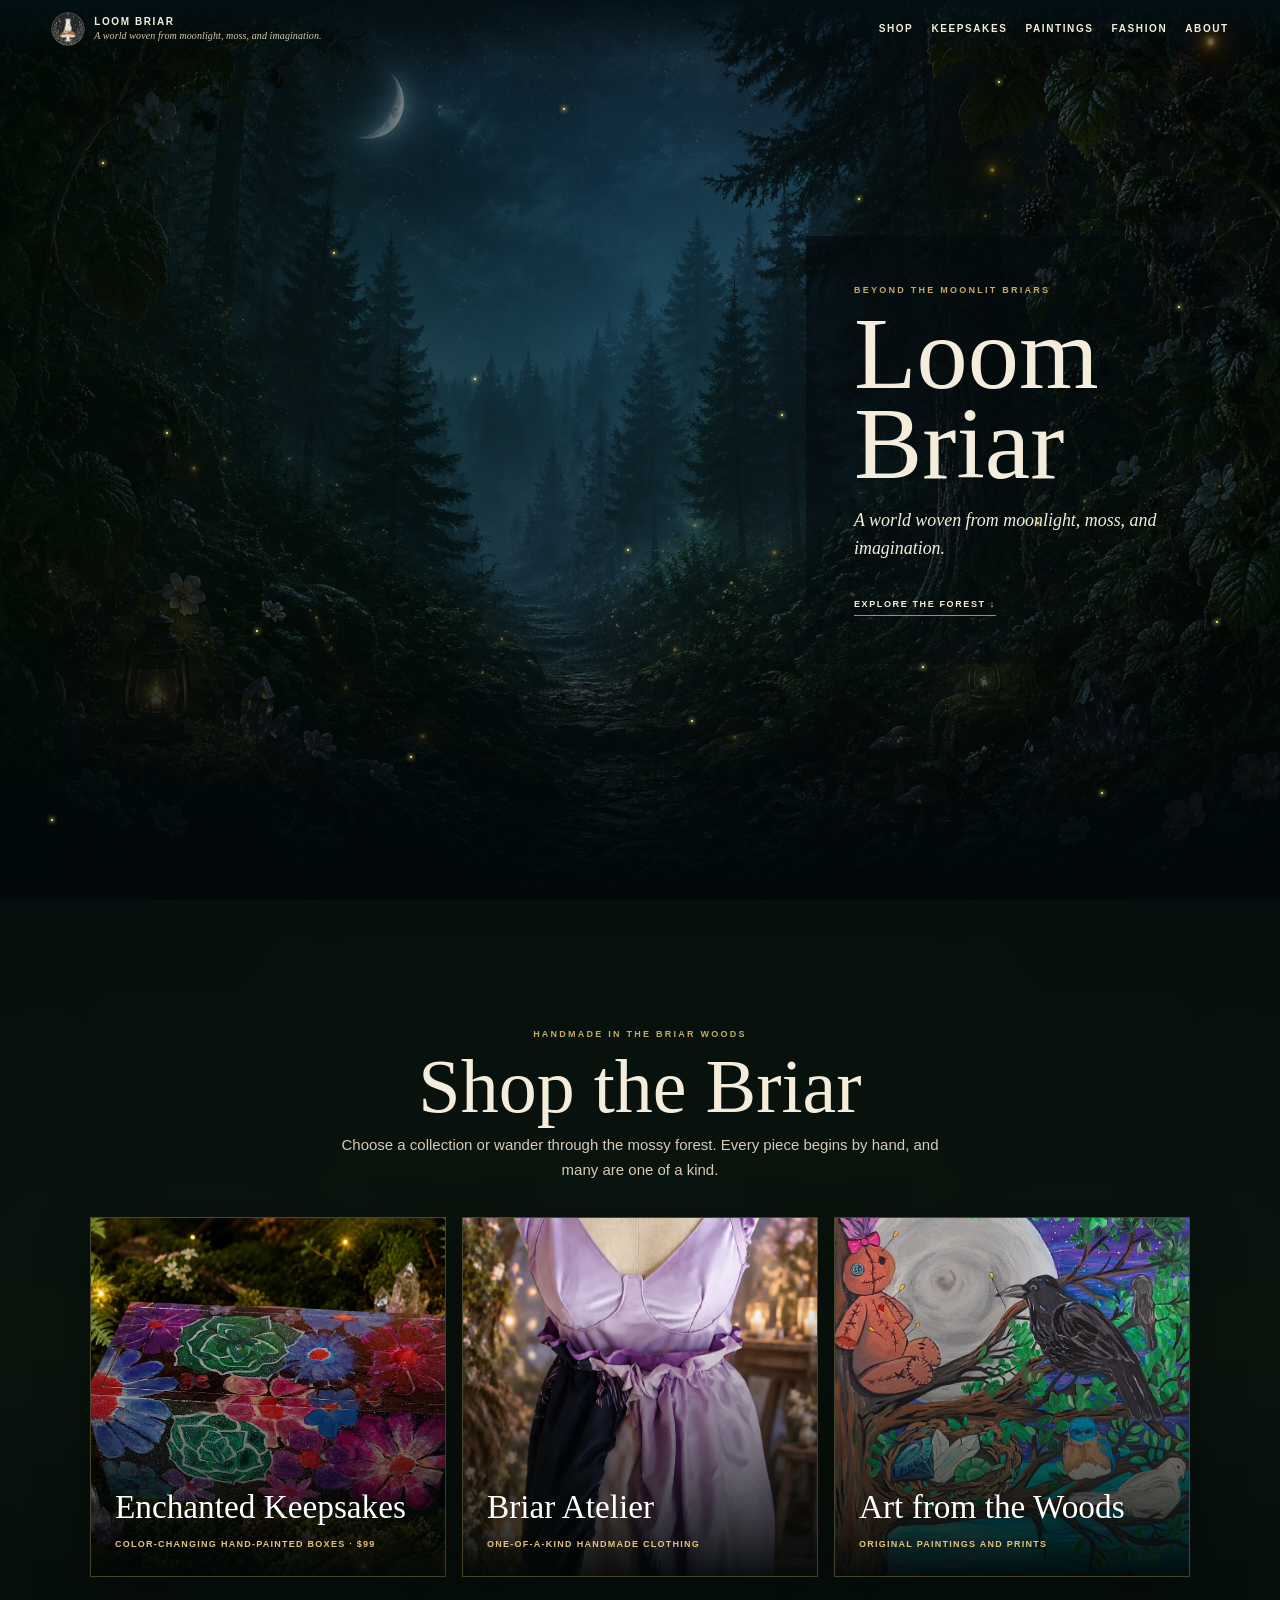
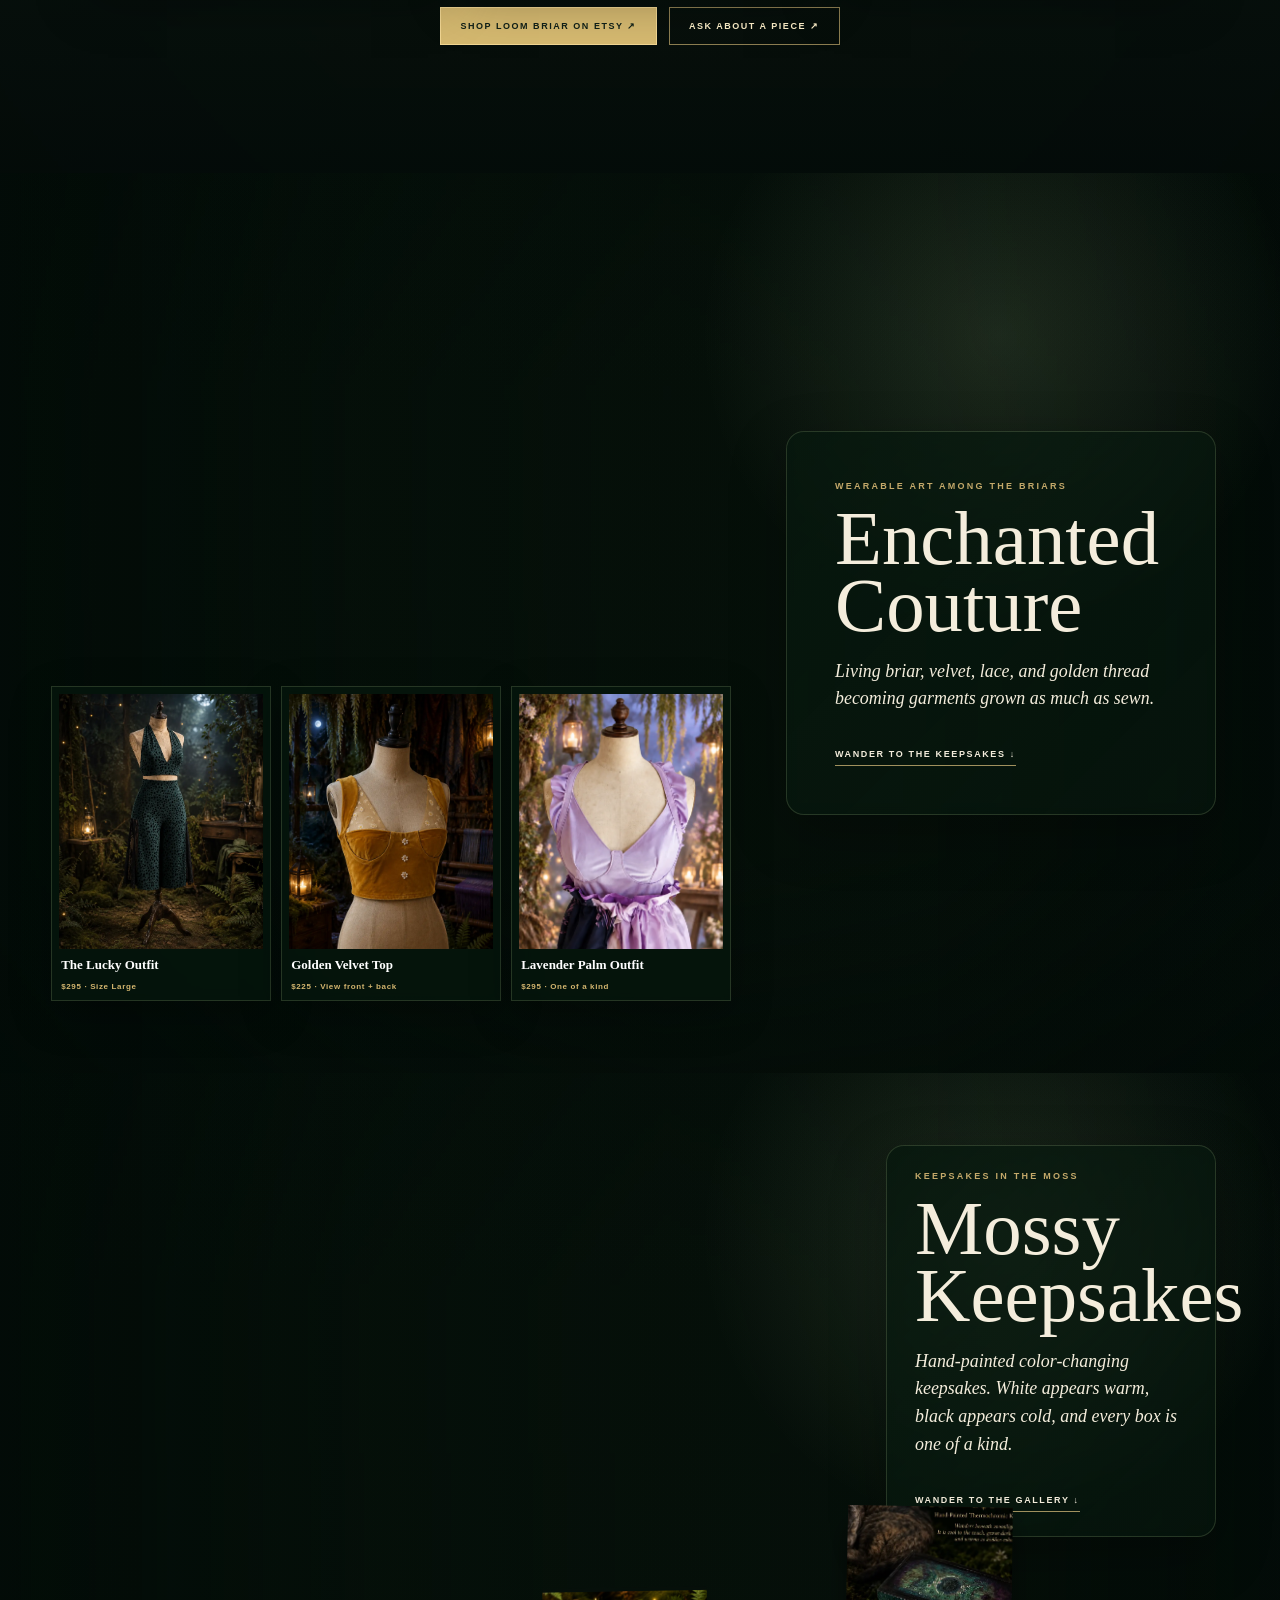
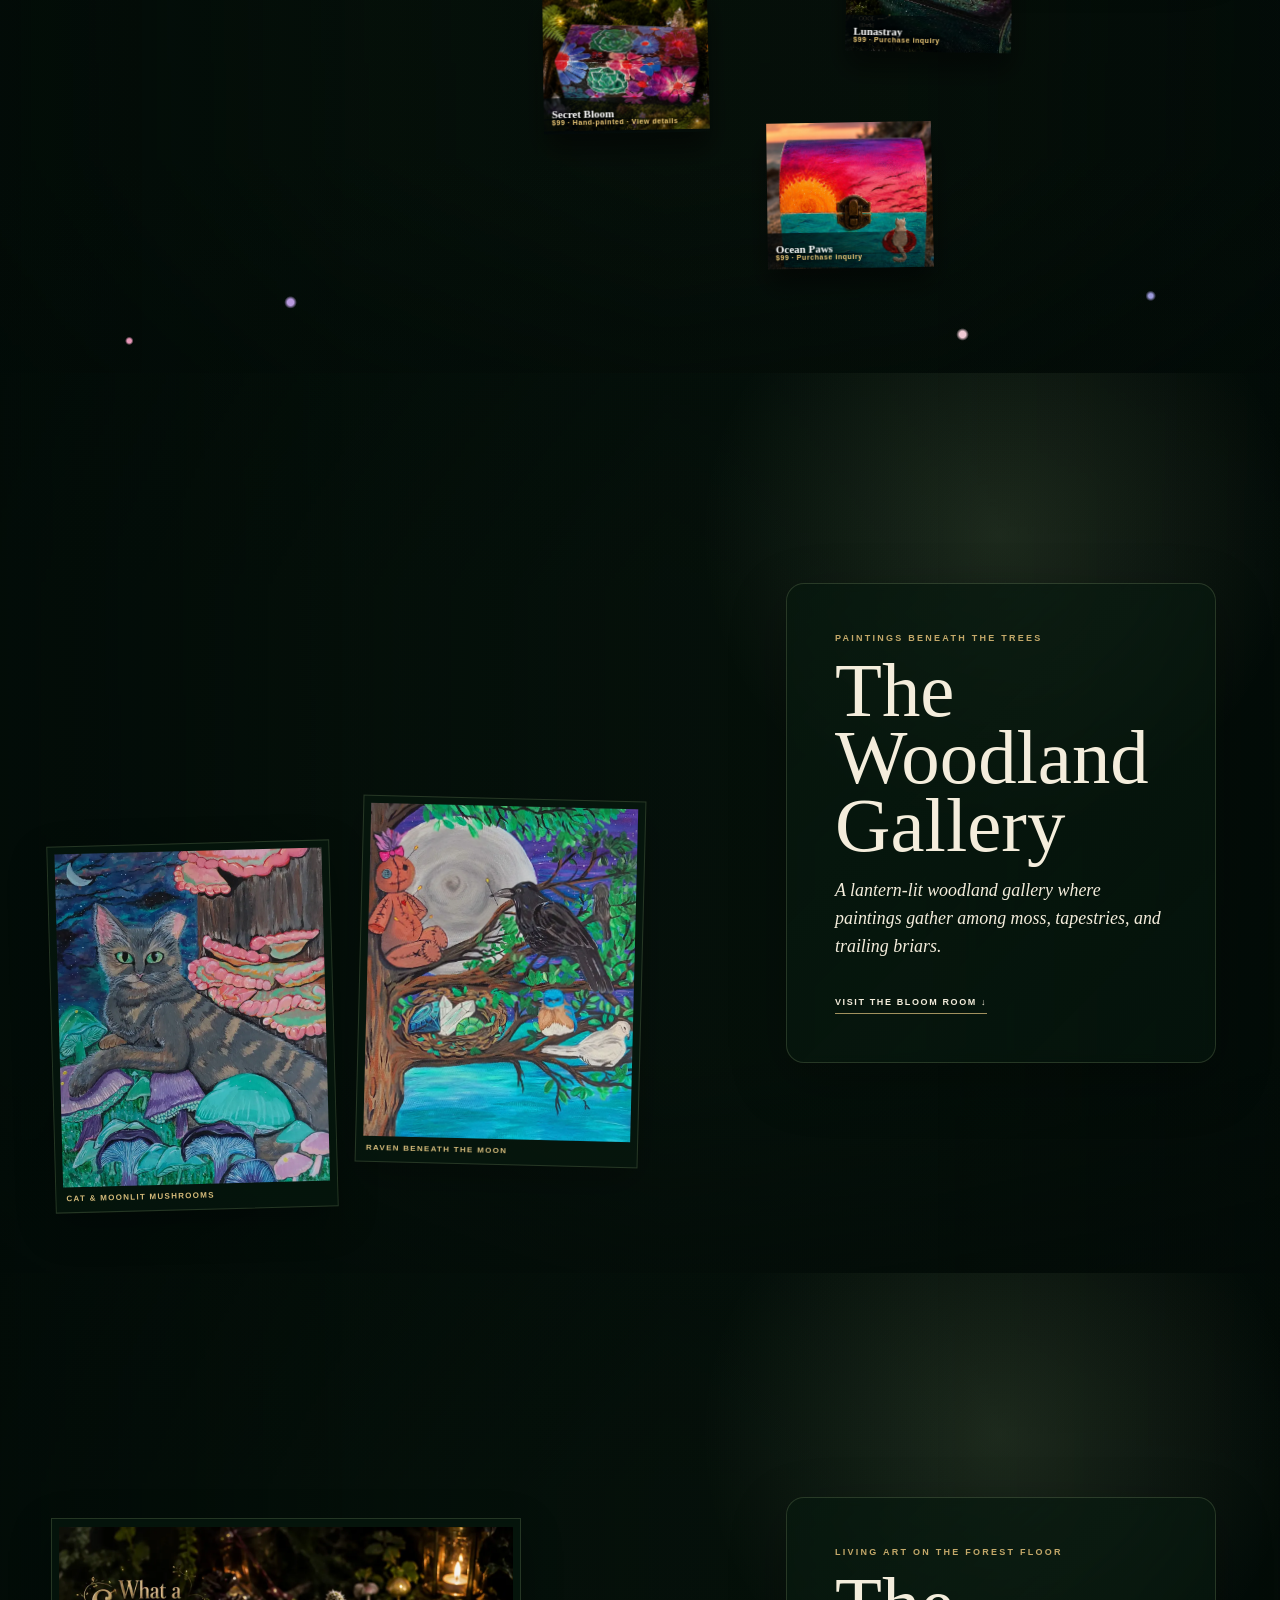
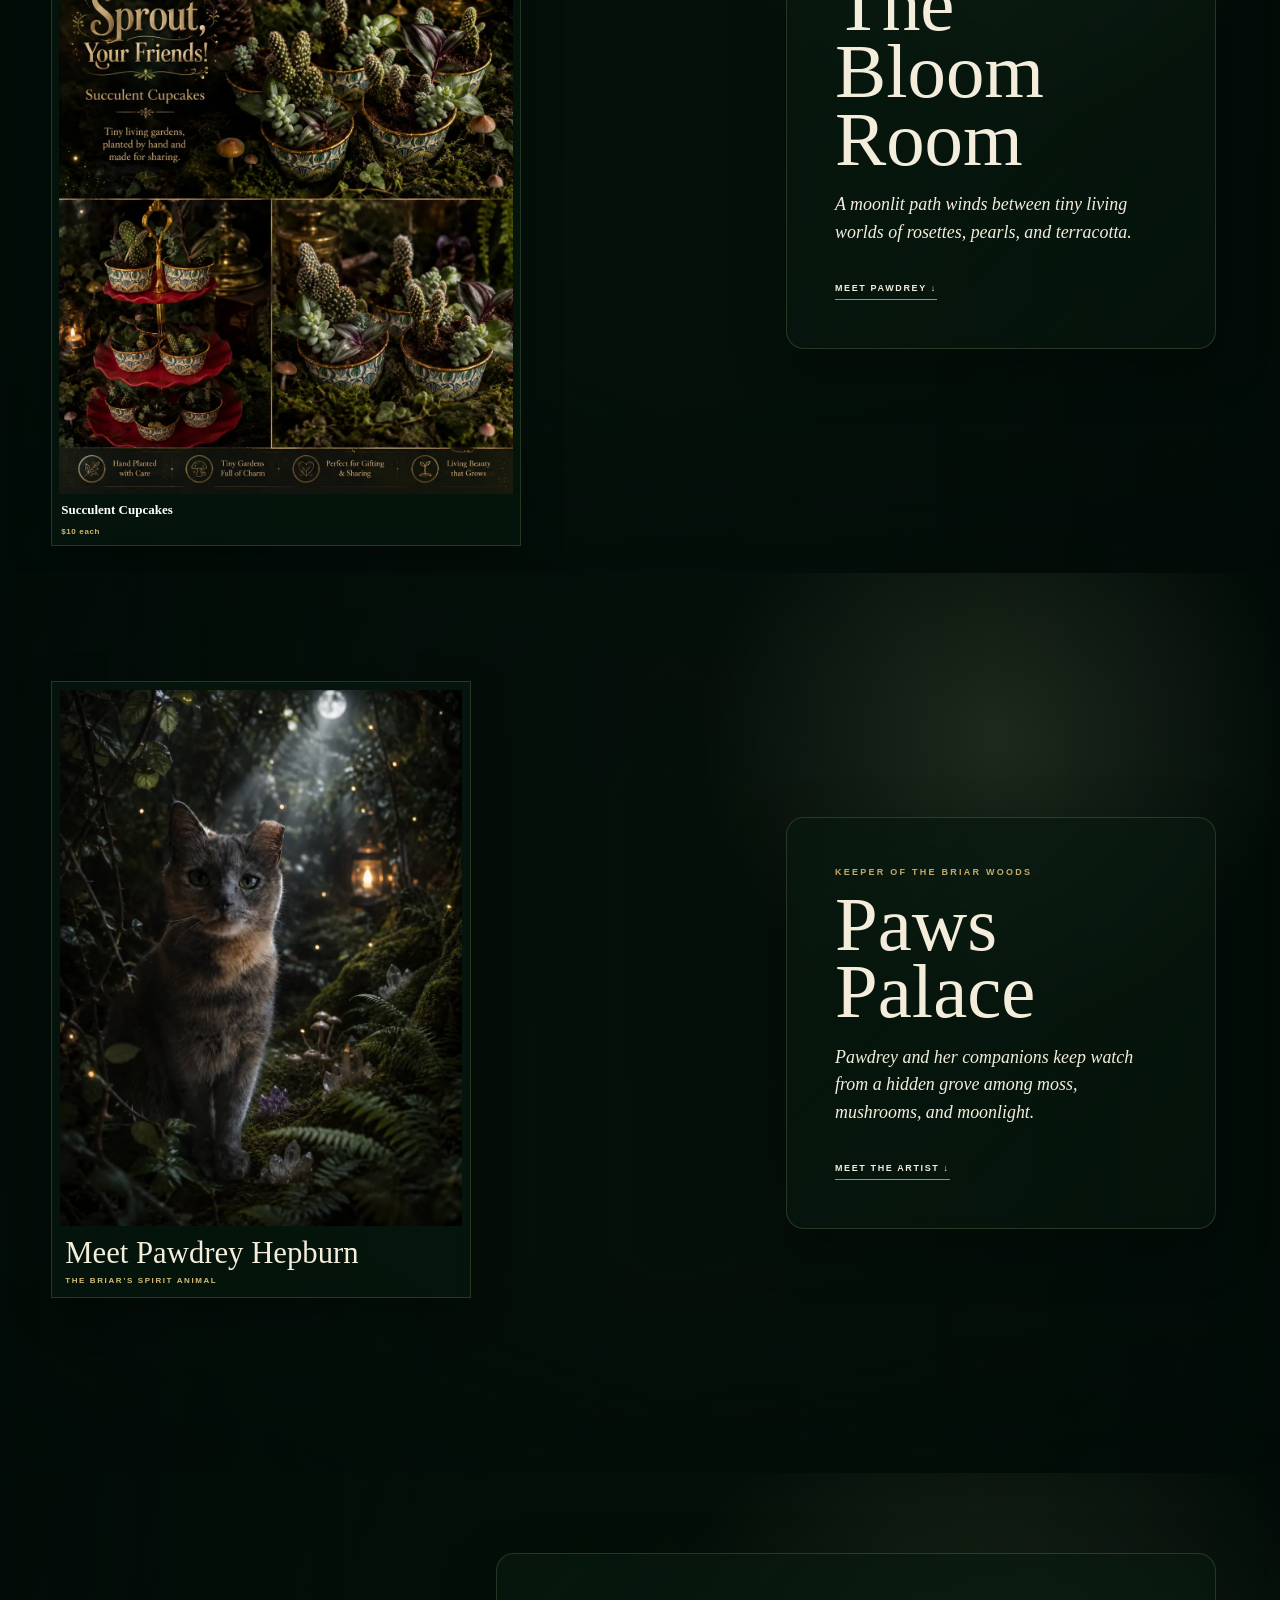
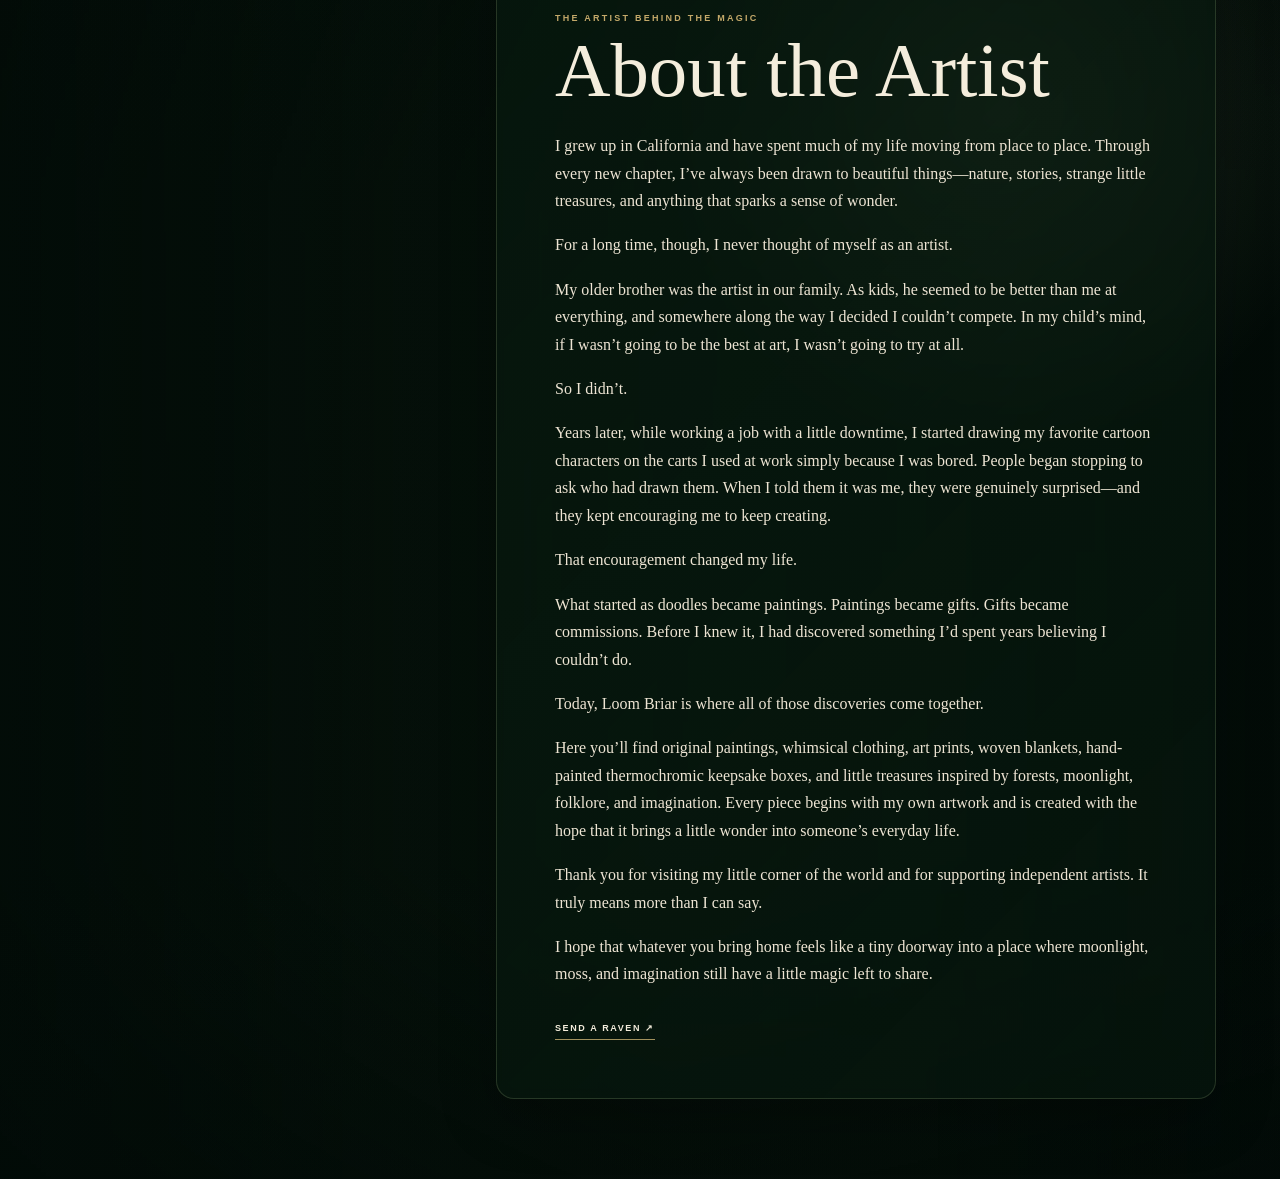
==== commit cf7d4c44: "Restore artist story and remove treehouse wording" ====
--- a/treehouse.html
+++ b/treehouse.html
@@ -7,8 +7,8 @@
 <meta name="robots" content="index,follow,max-image-preview:large">
 <link rel="canonical" href="https://loombriar.com/treehouse.html">
 <link rel="icon" type="image/svg+xml" href="assets/thorn-spool-real.svg?v=20260927">
-<meta property="og:type" content="website"><meta property="og:site_name" content="Loom Briar"><meta property="og:title" content="Enchanted Woodland Fashion, Art &amp; Keepsakes | Loom Briar"><meta property="og:description" content="Explore the Willow Treehouse and discover one-of-a-kind wearable art, keepsakes, paintings, and living gardens."><meta property="og:url" content="https://loombriar.com/treehouse.html"><meta property="og:image" content="https://loombriar.com/assets/willow-treehouse-stargazing-ferret-house.webp">
-<meta name="twitter:card" content="summary_large_image"><meta name="twitter:title" content="Loom Briar Enchanted Woodland Collection"><meta name="twitter:description" content="One-of-a-kind wearable art, hand-painted keepsakes, original paintings, and living gardens."><meta name="twitter:image" content="https://loombriar.com/assets/willow-treehouse-stargazing-ferret-house.webp">
+<meta property="og:type" content="website"><meta property="og:site_name" content="Loom Briar"><meta property="og:title" content="Enchanted Woodland Fashion, Art &amp; Keepsakes | Loom Briar"><meta property="og:description" content="Wander the Briar Woods and discover one-of-a-kind wearable art, keepsakes, paintings, and living gardens."><meta property="og:url" content="https://loombriar.com/treehouse.html"><meta property="og:image" content="https://loombriar.com/assets/briar-woods-background-v4.jpg">
+<meta name="twitter:card" content="summary_large_image"><meta name="twitter:title" content="Loom Briar Enchanted Woodland Collection"><meta name="twitter:description" content="One-of-a-kind wearable art, hand-painted keepsakes, original paintings, and living gardens."><meta name="twitter:image" content="https://loombriar.com/assets/briar-woods-background-v4.jpg">
 <script type="application/ld+json">{"@context":"https://schema.org","@graph":[{"@type":"CollectionPage","name":"Loom Briar Enchanted Woodland Collection","url":"https://loombriar.com/treehouse.html","description":"One-of-a-kind enchanted woodland fashion, original art, hand-painted keepsakes, and living gardens."},{"@type":"Product","name":"The Lucky Outfit","description":"One-of-a-kind enchanted woodland wearable art in size Large, featuring a handmade Guardian Clasp with genuine green aventurine and obsidian beads.","image":["https://loombriar.com/assets/woodland-cutout-set.webp","https://loombriar.com/assets/first-outfit-neck-clasp.webp"],"brand":{"@type":"Brand","name":"Loom Briar"},"material":"Green aventurine, obsidian, textile, silver-tone metal","size":"Large","offers":{"@type":"Offer","priceCurrency":"USD","price":"295.00","availability":"https://schema.org/InStock","url":"https://loombriar.com/treehouse.html#outfit-details"}},{"@type":"Product","name":"Golden Velvet Top","description":"Handmade mustard-gold velvet top with howlite petals and honey calcite centers.","image":["https://loombriar.com/assets/golden-velvet-top-dress-form.webp","https://loombriar.com/assets/golden-velvet-top-dress-form-back.webp"],"brand":{"@type":"Brand","name":"Loom Briar"},"offers":{"@type":"Offer","priceCurrency":"USD","price":"225.00","availability":"https://schema.org/InStock","url":"https://loombriar.com/treehouse.html#golden-top-details"}},{"@type":"Product","name":"Lavender Palm Outfit","description":"One-of-a-kind handmade lavender outfit with a sculpted ruffled bodice and layered asymmetrical palm-print skirt.","image":["https://loombriar.com/assets/lavender-palm-outfit-front-themed.webp","https://loombriar.com/assets/lavender-palm-outfit-back-themed.webp"],"brand":{"@type":"Brand","name":"Loom Briar"},"offers":{"@type":"Offer","priceCurrency":"USD","price":"295.00","availability":"https://schema.org/InStock","url":"https://loombriar.com/treehouse.html#lavender-outfit-details"}},{"@type":"Product","name":"Secret Bloom Keepsake Box","image":"https://loombriar.com/assets/secret-bloom-details.webp","brand":{"@type":"Brand","name":"Loom Briar"},"offers":{"@type":"Offer","priceCurrency":"USD","price":"99.00","availability":"https://schema.org/InStock","url":"https://loombriar.com/treehouse.html#secret-bloom-promo"}},{"@type":"Product","name":"Lunastray Keepsake Box","image":"https://loombriar.com/assets/lunastray-details.webp","brand":{"@type":"Brand","name":"Loom Briar"},"offers":{"@type":"Offer","priceCurrency":"USD","price":"99.00","availability":"https://schema.org/InStock","url":"https://loombriar.com/treehouse.html#lunastray-card"}},{"@type":"Product","name":"Ocean Paws Keepsake Box","image":"https://loombriar.com/assets/ocean-paws-restored.jpg","brand":{"@type":"Brand","name":"Loom Briar"},"offers":{"@type":"Offer","priceCurrency":"USD","price":"99.00","availability":"https://schema.org/InStock","url":"https://loombriar.com/treehouse.html#ocean-paws-card"}}]}</script>
 <style>
 *{box-sizing:border-box}html{scroll-behavior:smooth;background:#02080b;color:#f4eddc}body{margin:0;font-family:Georgia,'Times New Roman',serif;background:#02080b}.nav{position:fixed;z-index:30;inset:0 0 auto;display:flex;align-items:center;justify-content:space-between;padding:12px clamp(16px,4vw,60px);background:linear-gradient(#031016e8,transparent);font:600 10px/1.2 Arial,sans-serif;letter-spacing:.16em;text-transform:uppercase}.brand{display:flex;align-items:center;gap:9px;color:#f4eddc;text-decoration:none}.brand img{width:34px;height:34px;border-radius:50%}.nav-links{display:flex;gap:18px}.nav-links a{color:#f4eddc;text-decoration:none}.scene{--bg:none;position:relative;min-height:100svh;display:grid;place-items:center;background-image:linear-gradient(90deg,rgba(1,8,12,.72),rgba(1,8,12,.05) 55%,rgba(1,8,12,.38)),var(--bg);background-size:cover;background-position:center;isolation:isolate;overflow:hidden}.scene+.scene{margin-top:-6vh}.scene:before{content:"";position:absolute;z-index:-1;inset:0;background:linear-gradient(180deg,rgba(1,7,11,.3),transparent 16%,transparent 82%,#02080b 100%)}.balcony{--bg:url('assets/willow-treehouse-balcony-night-boho-fort.webp')}.garden{--bg:url('assets/loom-briar-garden-room-balcony-strip-v3.webp')}.parlor{--bg:url('assets/loom-briar-painted-parlor-v1.webp')}.fashion{--bg:url('assets/loom-briar-fashion-studio-v1.webp')}.cats{--bg:url('assets/loom-briar-cat-level-specific-cats.webp')}.ground{--bg:url('assets/loom-briar-ground-succulent-level.webp')}.roots{--bg:url('assets/loom-briar-root-chamber.webp')}.copy{width:min(90%,1200px);display:flex;justify-content:flex-end}.copy-inner{width:min(430px,46vw);padding:clamp(18px,4vw,48px);background:linear-gradient(120deg,rgba(2,9,12,.74),rgba(2,9,12,.14));backdrop-filter:blur(1.5px)}.balcony .copy{justify-content:flex-start}.balcony .copy-inner{background:linear-gradient(120deg,rgba(2,9,12,.75),transparent)}.eyebrow{margin:0 0 12px;color:#c4a96a;font:700 9px/1.4 Arial,sans-serif;letter-spacing:.25em;text-transform:uppercase}h1,h2{margin:0 0 14px;font-weight:400;line-height:.88;text-wrap:balance}h1{font-size:clamp(54px,8vw,118px)}h2{font-size:clamp(42px,6vw,82px)}.lede{max-width:36em;font-size:clamp(14px,1.4vw,18px);font-style:italic;line-height:1.55}.jump{display:inline-block;margin-top:18px;color:#f4eddc;text-decoration:none;border-bottom:1px solid rgba(214,187,122,.75);padding-bottom:6px;font:700 9px Arial,sans-serif;letter-spacing:.18em;text-transform:uppercase}.products{position:absolute;left:clamp(14px,4vw,64px);bottom:8vh;display:grid;grid-template-columns:repeat(3,minmax(120px,190px));gap:10px;z-index:4}.product{background:rgba(2,8,10,.42);backdrop-filter:blur(5px);padding:7px;color:#fff;text-decoration:none;box-shadow:0 10px 30px rgba(0,0,0,.25)}.product img{width:100%;aspect-ratio:4/3;object-fit:contain;display:block}.product strong{display:block;margin:8px 2px 2px;font-size:13px}.product span{margin-left:2px;color:#d4b66f;font:700 8px Arial,sans-serif;letter-spacing:.08em}.single-product{grid-template-columns:minmax(155px,250px)}.fireflies{position:fixed;z-index:20;inset:0;pointer-events:none}.fireflies i{position:absolute;width:2px;height:2px;border-radius:50%;background:#fff6a9;box-shadow:0 0 4px 1px #e7d65c;animation:drift 7s ease-in-out infinite alternate,twinkle 2s infinite}.fireflies i:nth-child(1){left:8%;top:18%}.fireflies i:nth-child(2){left:20%;top:70%;animation-delay:-2s}.fireflies i:nth-child(3){left:37%;top:42%;animation-delay:-4s}.fireflies i:nth-child(4){left:54%;top:80%;animation-delay:-1s}.fireflies i:nth-child(5){left:67%;top:22%;animation-delay:-5s}.fireflies i:nth-child(6){left:81%;top:58%;animation-delay:-3s}.fireflies i:nth-child(7){left:92%;top:34%;animation-delay:-6s}@keyframes drift{to{transform:translate(18px,-30px)}}@keyframes twinkle{50%{opacity:.25}}.bloom{position:absolute;inset:auto 0 0;height:34%;pointer-events:none;background:radial-gradient(circle at 12% 90%,#e898b9 0 2px,transparent 4px),radial-gradient(circle at 24% 78%,#b99adf 0 3px,transparent 6px),radial-gradient(circle at 74% 88%,#f0cad5 0 3px,transparent 6px),radial-gradient(circle at 88% 76%,#9f9cdd 0 2px,transparent 5px);opacity:.2;transform:scale(.8);transform-origin:bottom;transition:opacity 1.4s,transform 1.8s}.garden.visible .bloom{opacity:1;transform:scale(1.05)}.candle-glow{position:absolute;inset:0;pointer-events:none;mix-blend-mode:screen;background:radial-gradient(circle at 55% 38%,rgba(255,153,54,.11),transparent 4%),radial-gradient(circle at 68% 56%,rgba(255,169,76,.1),transparent 4%);animation:flicker .18s infinite alternate}@keyframes flicker{to{opacity:.72;filter:brightness(1.18)}}
@@ -78,7 +78,7 @@
 @media(prefers-reduced-motion:reduce){.crow-flight>.crow-flying{display:none}.crow-flight>.crow-perched{opacity:1;animation:none!important}}
 .shop-hub{position:relative;z-index:13;padding:clamp(78px,10vw,132px) clamp(18px,6vw,80px);background:radial-gradient(circle at 50% 0,rgba(80,121,91,.24),transparent 38%),linear-gradient(180deg,#06100d,#0c1710 50%,#040b09);text-align:center}.shop-heading{width:min(720px,92vw);margin:0 auto 34px}.shop-heading h2{font-size:clamp(44px,6vw,76px)}.shop-heading p:last-child{margin:0 auto;max-width:610px;color:#d6cbb7;font:15px/1.65 Arial,sans-serif}.collections{width:min(1100px,100%);margin:0 auto;display:grid;grid-template-columns:repeat(3,minmax(0,1fr));gap:16px}.collection-card{position:relative;min-height:360px;display:flex;align-items:flex-end;overflow:hidden;border:1px solid rgba(222,190,119,.3);color:#fff;text-align:left;text-decoration:none;box-shadow:0 20px 50px rgba(0,0,0,.35);isolation:isolate;transition:transform .25s ease,border-color .25s ease}.collection-card:hover,.collection-card:focus-visible{transform:translateY(-6px);border-color:#e2c47e}.collection-card:before{content:"";position:absolute;z-index:-2;inset:0;background:var(--card-image) center/cover no-repeat;transition:transform .5s ease}.collection-card:hover:before{transform:scale(1.04)}.collection-card:after{content:"";position:absolute;z-index:-1;inset:0;background:linear-gradient(180deg,transparent 25%,rgba(1,6,5,.95))}.collection-card div{padding:24px}.collection-card strong{display:block;margin-bottom:7px;font-size:clamp(24px,2.6vw,36px);font-weight:400}.collection-card span{font:700 9px/1.5 Arial,sans-serif;letter-spacing:.14em;text-transform:uppercase;color:#e2c47e}.collection-keepsakes{--card-image:url('assets/secret-bloom-front-mossy.webp')}.collection-fashion{--card-image:url('assets/lavender-palm-outfit-front-themed.webp')}.collection-art{--card-image:url('assets/art-raven-moon.webp')}.shop-actions{display:flex;justify-content:center;gap:12px;flex-wrap:wrap;margin-top:30px}.shop-action{padding:13px 19px;border:1px solid rgba(224,196,127,.62);color:#fff1ca;text-decoration:none;font:700 9px Arial,sans-serif;letter-spacing:.17em;text-transform:uppercase}.shop-action.primary{background:#d5b970;color:#102018;border-color:#f2d793}@media(max-width:700px){.nav{padding:9px 12px}.nav .brand small{display:none}.nav-links{display:flex;gap:8px}.nav-links a{display:none}.nav-links a:first-child{display:inline-block;padding:9px 12px;border:1px solid rgba(224,196,127,.65);background:#d5b970;color:#102018}.shop-hub{padding:76px 14px}.shop-heading{margin-bottom:22px}.shop-heading p:last-child{font-size:13px}.collections{grid-template-columns:1fr;gap:10px}.collection-card{min-height:235px}.collection-card div{padding:18px}.collection-card strong{font-size:29px}}
 
-/* Mossy forest redesign: one continuous world, no treehouse levels. */
+/* Mossy forest redesign: one continuous woodland journey. */
 body{background:#07110b}
 body::before{content:"";position:fixed;z-index:-3;inset:0;background:
 linear-gradient(180deg,rgba(6,18,12,.16),rgba(2,10,7,.34)),
@@ -104,6 +104,14 @@
  .copy{min-height:96svh}
  .copy-inner{background:rgba(7,24,14,.76)!important}
 }
+
+/* Long-form artist story */
+.roots{min-height:145svh;overflow:visible;padding:80px 0}
+.roots .artist-story-wrap{align-items:center}
+.roots .artist-story{width:min(720px,88vw);padding:clamp(28px,5vw,58px)}
+.artist-story p:not(.eyebrow){margin:0 0 1.05em;color:#eee5d4;font:clamp(14px,1.25vw,17px)/1.72 Georgia,'Times New Roman',serif}
+.artist-story h2{margin-bottom:28px}
+@media(max-width:700px){.roots{min-height:auto!important;padding:70px 14px 52px}.roots .artist-story-wrap{width:100%}.roots .artist-story{width:100%;max-width:none;padding:25px 20px}.artist-story p:not(.eyebrow){font-size:15px;line-height:1.68}}
 
 
 /* Mobile forest repair: visible background and natural document flow. */
@@ -160,12 +168,12 @@
 <section class="intro-scene" id="welcome" aria-labelledby="welcome-title"><div class="intro-copy"><div><p class="eyebrow">Beyond the moonlit briars</p><h1 id="welcome-title">Loom Briar</h1><p class="lede">A world woven from moonlight, moss, and imagination.</p><a class="jump" href="#shop">Explore the Forest ↓</a></div></div></section>
 <section class="shop-hub" id="shop" aria-labelledby="shop-title"><div class="shop-heading"><p class="eyebrow">Handmade in the Briar Woods</p><h2 id="shop-title">Shop the Briar</h2><p>Choose a collection or wander through the mossy forest. Every piece begins by hand, and many are one of a kind.</p></div><div class="collections"><a class="collection-card collection-keepsakes" href="#garden"><div><strong>Enchanted Keepsakes</strong><span>Color-changing hand-painted boxes · $99</span></div></a><a class="collection-card collection-fashion" href="#fashion"><div><strong>Briar Atelier</strong><span>One-of-a-kind handmade clothing</span></div></a><a class="collection-card collection-art" href="#parlor"><div><strong>Art from the Woods</strong><span>Original paintings and prints</span></div></a></div><div class="shop-actions"><a class="shop-action primary" href="https://loombriar.etsy.com">Shop Loom Briar on Etsy ↗</a><a class="shop-action" href="mailto:loombriar@gmail.com?subject=Loom%20Briar%20shopping%20question">Ask about a piece ↗</a></div></section>
 <section class="scene balcony" id="top"><div class="candle-glow"></div></section>
-<section class="scene garden" id="garden"><div class="candle-glow"></div><div class="bloom"></div><div class="products"><a class="product" id="secret-bloom-card" href="#secret-bloom-promo"><img src="assets/secret-bloom-front-mossy.webp" alt="Secret Bloom hand-painted floral keepsake box"><strong>Secret Bloom</strong><span>$99 · Hand-painted · View details</span></a><a class="product" id="lunastray-card" href="mailto:loombriar@gmail.com?subject=Purchase%20Lunastray%20Keepsake%20Box%20-%20%2499"><img src="assets/lunastray-details.webp" alt="Lunastray keepsake box"><strong>Lunastray</strong><span>$99 · Purchase inquiry</span></a><a class="product" id="ocean-paws-card" href="mailto:loombriar@gmail.com?subject=Purchase%20Ocean%20Paws%20Keepsake%20Box%20-%20%2499"><img src="assets/ocean-paws-hero.webp" alt="Ocean Paws keepsake box"><strong>Ocean Paws</strong><span>$99 · Purchase inquiry</span></a></div><div class="copy"><div class="copy-inner"><p class="eyebrow">Level II · The living gallery</p><h2>Mossy Keepsakes</h2><p class="lede">Hand-painted color-changing keepsakes. White appears warm, black appears cold, and every box is one of a kind.</p><a class="jump" href="#parlor">Descend to the gallery ↓</a></div></div></section>
-<section class="scene parlor" id="parlor"><div class="candle-glow"></div><div class="copy"><div class="copy-inner"><p class="eyebrow">Level III · Canvas and woven light</p><h2>The Woodland Gallery</h2><p class="lede">A lantern-lit bohemian gallery where paintings gather among tapestries and willow branches.</p><a class="jump" href="#fashion">Visit the briar loom ↓</a></div></div></section>
-<section class="scene fashion" id="fashion"><div class="candle-glow"></div><div class="products fashion-products"><a class="product" id="outfit-card" href="#outfit-details"><img src="assets/woodland-cutout-set.webp" alt="The Lucky Outfit"><strong>The Lucky Outfit</strong><span>$295 · Size Large</span></a><a class="product" id="golden-top-card" href="#golden-top-details"><img src="assets/golden-velvet-top-dress-form.webp" alt="Front view of mustard-gold velvet top with sheer daisy straps on a dress form"><strong>Golden Velvet Top</strong><span>$225 · View front + back</span></a><a class="product" id="lavender-outfit-card" href="#lavender-outfit-details"><img src="assets/lavender-palm-outfit-front-themed.webp" alt="Lavender Palm Outfit displayed on a vintage dress form in a moonlit woodland atelier"><strong>Lavender Palm Outfit</strong><span>$295 · One of a kind</span></a></div><div class="copy"><div class="copy-inner"><p class="eyebrow">Level IV · The briar loom</p><h2>Enchanted Couture</h2><p class="lede">Living briar, velvet, lace, and golden thread becoming garments grown as much as sewn.</p><a class="jump" href="#cats">Visit Pawdrey ↓</a></div></div></section>
-<section class="scene cats" id="cats"><div class="candle-glow"></div><div class="copy"><div class="copy-inner"><p class="eyebrow">Level V · Keeper of the Briar Woods</p><h2>The Cat Level</h2><p class="lede">Pawdrey and her companions keep watch from a hidden grove among moss, mushrooms, and moonlight.</p><a class="jump" href="#ground">Visit the ground garden ↓</a></div></div></section>
-<section class="scene ground" id="ground"><div class="candle-glow"></div><div class="products single-product"><a class="product" href="mailto:loombriar@gmail.com?subject=Succulent%20Cupcakes"><img src="assets/succulent-cupcakes.webp" alt="Succulent Cupcakes"><strong>Succulent Cupcakes</strong><span>Send a Raven</span></a></div><div class="copy"><div class="copy-inner"><p class="eyebrow">Level VI · Beneath the willow</p><h2>The Ground Garden</h2><p class="lede">Tiny living worlds gather among the willow roots in stone and terracotta.</p><a class="jump" href="#roots">Descend to the roots ↓</a></div></div></section>
-<section class="scene roots" id="roots"><div class="candle-glow"></div><div class="copy"><div class="copy-inner"><p class="eyebrow">Level VII · Where every story begins</p><h2>About the Artist</h2><p class="lede">Original art, woodland clothing, living gardens, and color-changing keepsakes—each piece begins by hand.</p><a class="jump" href="mailto:loombriar@gmail.com?subject=A%20message%20for%20Loom%20Briar">Send a Raven ↗</a></div></div></section>
+<section class="scene garden" id="garden"><div class="candle-glow"></div><div class="bloom"></div><div class="products"><a class="product" id="secret-bloom-card" href="#secret-bloom-promo"><img src="assets/secret-bloom-front-mossy.webp" alt="Secret Bloom hand-painted floral keepsake box"><strong>Secret Bloom</strong><span>$99 · Hand-painted · View details</span></a><a class="product" id="lunastray-card" href="mailto:loombriar@gmail.com?subject=Purchase%20Lunastray%20Keepsake%20Box%20-%20%2499"><img src="assets/lunastray-details.webp" alt="Lunastray keepsake box"><strong>Lunastray</strong><span>$99 · Purchase inquiry</span></a><a class="product" id="ocean-paws-card" href="mailto:loombriar@gmail.com?subject=Purchase%20Ocean%20Paws%20Keepsake%20Box%20-%20%2499"><img src="assets/ocean-paws-hero.webp" alt="Ocean Paws keepsake box"><strong>Ocean Paws</strong><span>$99 · Purchase inquiry</span></a></div><div class="copy"><div class="copy-inner"><p class="eyebrow">Keepsakes in the moss</p><h2>Mossy Keepsakes</h2><p class="lede">Hand-painted color-changing keepsakes. White appears warm, black appears cold, and every box is one of a kind.</p><a class="jump" href="#parlor">Wander to the gallery ↓</a></div></div></section>
+<section class="scene parlor" id="parlor"><div class="candle-glow"></div><div class="copy"><div class="copy-inner"><p class="eyebrow">Paintings beneath the trees</p><h2>The Woodland Gallery</h2><p class="lede">A lantern-lit woodland gallery where paintings gather among moss, tapestries, and trailing briars.</p><a class="jump" href="#fashion">Discover Enchanted Couture ↓</a></div></div></section>
+<section class="scene fashion" id="fashion"><div class="candle-glow"></div><div class="products fashion-products"><a class="product" id="outfit-card" href="#outfit-details"><img src="assets/woodland-cutout-set.webp" alt="The Lucky Outfit"><strong>The Lucky Outfit</strong><span>$295 · Size Large</span></a><a class="product" id="golden-top-card" href="#golden-top-details"><img src="assets/golden-velvet-top-dress-form.webp" alt="Front view of mustard-gold velvet top with sheer daisy straps on a dress form"><strong>Golden Velvet Top</strong><span>$225 · View front + back</span></a><a class="product" id="lavender-outfit-card" href="#lavender-outfit-details"><img src="assets/lavender-palm-outfit-front-themed.webp" alt="Lavender Palm Outfit displayed on a vintage dress form in a moonlit woodland atelier"><strong>Lavender Palm Outfit</strong><span>$295 · One of a kind</span></a></div><div class="copy"><div class="copy-inner"><p class="eyebrow">Wearable art among the briars</p><h2>Enchanted Couture</h2><p class="lede">Living briar, velvet, lace, and golden thread becoming garments grown as much as sewn.</p><a class="jump" href="#garden">Wander to the keepsakes ↓</a></div></div></section>
+<section class="scene cats" id="cats"><div class="candle-glow"></div><div class="copy"><div class="copy-inner"><p class="eyebrow">Keeper of the Briar Woods</p><h2>Pawdrey&rsquo;s Grove</h2><p class="lede">Pawdrey and her companions keep watch from a hidden grove among moss, mushrooms, and moonlight.</p><a class="jump" href="#ground">Visit the Bloom Room ↓</a></div></div></section>
+<section class="scene ground" id="ground"><div class="candle-glow"></div><div class="products single-product"><a class="product" href="mailto:loombriar@gmail.com?subject=Succulent%20Cupcakes"><img src="assets/succulent-cupcakes.webp" alt="Succulent Cupcakes"><strong>Succulent Cupcakes</strong><span>Send a Raven</span></a></div><div class="copy"><div class="copy-inner"><p class="eyebrow">Living art on the forest floor</p><h2>The Bloom Room</h2><p class="lede">Tiny living worlds gather among moss and woodland flowers in stone and terracotta.</p><a class="jump" href="#roots">Meet the artist ↓</a></div></div></section>
+<section class="scene roots" id="roots"><div class="candle-glow"></div><div class="copy artist-story-wrap"><article class="copy-inner artist-story"><p class="eyebrow">The artist behind the magic</p><h2>About the Artist</h2><p>I grew up in California and have spent much of my life moving from place to place. Through every new chapter, I&rsquo;ve always been drawn to beautiful things&mdash;nature, stories, strange little treasures, and anything that sparks a sense of wonder.</p><p>For a long time, though, I never thought of myself as an artist.</p><p>My older brother was the artist in our family. As kids, he seemed to be better than me at everything, and somewhere along the way I decided I couldn&rsquo;t compete. In my child&rsquo;s mind, if I wasn&rsquo;t going to be the best at art, I wasn&rsquo;t going to try at all.</p><p>So I didn&rsquo;t.</p><p>Years later, while working a job with a little downtime, I started drawing my favorite cartoon characters on the carts I used at work simply because I was bored. People began stopping to ask who had drawn them. When I told them it was me, they were genuinely surprised&mdash;and they kept encouraging me to keep creating.</p><p>That encouragement changed my life.</p><p>What started as doodles became paintings. Paintings became gifts. Gifts became commissions. Before I knew it, I had discovered something I&rsquo;d spent years believing I couldn&rsquo;t do.</p><p>Today, Loom Briar is where all of those discoveries come together.</p><p>Here you&rsquo;ll find original paintings, whimsical clothing, art prints, woven blankets, hand-painted thermochromic keepsake boxes, and little treasures inspired by forests, moonlight, folklore, and imagination. Every piece begins with my own artwork and is created with the hope that it brings a little wonder into someone&rsquo;s everyday life.</p><p>Thank you for visiting my little corner of the world and for supporting independent artists. It truly means more than I can say.</p><p>I hope that whatever you bring home feels like a tiny doorway into a place where moonlight, moss, and imagination still have a little magic left to share.</p><a class="jump" href="mailto:loombriar@gmail.com?subject=A%20message%20for%20Loom%20Briar">Send a Raven ↗</a></article></div></section>
 <div class="briar-spine left" aria-hidden="true"></div><div class="briar-spine right" aria-hidden="true"></div>
 </main>
 <dialog class="bloom-dialog" id="secret-bloom-promo" aria-labelledby="bloom-promo-title"><article class="bloom-promo"><section class="bloom-gallery" aria-label="Secret Bloom photo gallery"><img class="bloom-main" id="bloom-main-photo" src="assets/secret-bloom-front.jpg" alt="Secret Bloom hand-painted floral keepsake box"><div class="bloom-thumbs" aria-label="Choose a Secret Bloom photograph"><button class="bloom-thumb" type="button" aria-selected="true" data-src="assets/secret-bloom-front.jpg" data-alt="Secret Bloom hand-painted floral keepsake box"><img src="assets/secret-bloom-front.jpg" alt="Front product view thumbnail"></button><button class="bloom-thumb" type="button" aria-selected="false" data-src="assets/secret-bloom-front-mossy.webp" data-alt="Secret Bloom hand-painted keepsake box in a mossy woodland"><img src="assets/secret-bloom-front-mossy.webp" alt="Mossy woodland view thumbnail"></button><button class="bloom-thumb" type="button" aria-selected="false" data-src="assets/secret-bloom-top.jpg" data-alt="Top and side view of the Secret Bloom hand-painted keepsake box"><img src="assets/secret-bloom-top.jpg" alt="Top view thumbnail"></button><button class="bloom-thumb" type="button" aria-selected="false" data-src="assets/secret-bloom-angle.jpg" data-alt="Angled view of the Secret Bloom hand-painted keepsake box"><img src="assets/secret-bloom-angle.jpg" alt="Angled view thumbnail"></button></div></section><section class="bloom-copy"><button class="bloom-close" type="button" aria-label="Close Secret Bloom details">×</button><p class="eyebrow">Hand-painted · One of a kind</p><h2 id="bloom-promo-title">Secret Bloom</h2><p class="bloom-price">$99</p><p class="lede">A garden of jewel-toned flowers and painted succulents wraps around this one-of-a-kind keepsake box.</p><p class="bloom-notes">Four original photographs · Hand-painted on every visible side · Made for treasured cards, keepsakes, and tiny secrets.</p><a class="bloom-buy" href="mailto:loombriar@gmail.com?subject=Purchase%20Secret%20Bloom%20Keepsake%20Box%20-%20%2499">Purchase Secret Bloom ↗</a></section></article></dialog>
@@ -176,18 +184,17 @@
 <script>const g=document.querySelector('.garden');new IntersectionObserver(([e])=>{if(e.isIntersecting)g.classList.add('visible')},{threshold:.2}).observe(g);const ocean=[...document.images].find(i=>i.alt==='Ocean Paws keepsake box');if(ocean)ocean.src='assets/ocean-paws-restored.jpg';const balcony=document.querySelector('.balcony');balcony.insertAdjacentHTML('afterbegin','<div class="sky-signs" aria-hidden="true"><span class="shooting-star"></span><span class="orion"><i></i><i></i><i></i></span></div><div class="crow-flight" aria-hidden="true"><img class="crow-flying" src="assets/crow-flying.webp" alt=""><img class="crow-perched" src="assets/crow-perched.webp" alt=""></div>');const cupcakes=[...document.querySelectorAll('.product')].find(a=>a.textContent.includes('Succulent Cupcakes'));if(cupcakes){cupcakes.href='https://paypal.me/loombriar/10';cupcakes.querySelector('span').textContent='$10 each'}document.querySelector('.parlor').insertAdjacentHTML('beforeend','<div class="art-gallery" aria-label="Original paintings"><a class="art-card" href="mailto:loombriar@gmail.com?subject=Cat%20and%20Mushrooms%20Painting"><img src="assets/art-pawdrey-mushrooms.webp" alt="Original painting of a cat among colorful moonlit mushrooms"><span>Cat &amp; Moonlit Mushrooms</span></a><a class="art-card" href="mailto:loombriar@gmail.com?subject=Raven%20Moon%20Painting"><img src="assets/art-raven-moon.webp" alt="Original painting of a raven, handmade doll, birds and crystals beneath a full moon"><span>Raven Beneath the Moon</span></a></div>')</script>
 <script>const catRoom=document.querySelector('.cats');if(catRoom){catRoom.insertAdjacentHTML('beforeend','<aside class="pawdrey-feature" aria-label="Meet Pawdrey Hepburn"><img src="assets/pawdrey-hepburn-briar-spirit.webp" alt="Pawdrey Hepburn in the moonlit Briar Woods"><div><h3>Meet Pawdrey Hepburn</h3><p>The Briar&rsquo;s spirit animal</p></div></aside>')}</script>
 <script>const fashionRoom=document.querySelector('.fashion');new IntersectionObserver(([entry])=>fashionRoom.classList.toggle('is-weaving',entry.isIntersecting),{threshold:.28}).observe(fashionRoom)</script>
-<script>const balconyLevel=document.querySelector('.balcony'),fashionLevel=document.querySelector('.fashion'),gardenLevel=document.querySelector('.garden'),parlorLevel=document.querySelector('.parlor'),catLevel=document.querySelector('.cats'),groundLevel=document.querySelector('.ground');balconyLevel.after(fashionLevel);fashionLevel.after(gardenLevel);gardenLevel.after(parlorLevel);parlorLevel.after(groundLevel);groundLevel.after(catLevel);fashionLevel.querySelector('.eyebrow').textContent='Level II · The briar loom';gardenLevel.querySelector('.eyebrow').textContent='Level III · The living gallery';parlorLevel.querySelector('.eyebrow').textContent='Level IV · Canvas and woven light';groundLevel.querySelector('.eyebrow').textContent='Level V · Beneath the willow';catLevel.querySelector('.eyebrow').textContent='Level VI · Keeper of the Briar Woods';const balconyNext=balconyLevel.querySelector('.jump');if(balconyNext){balconyNext.href='#fashion';balconyNext.textContent='Visit the briar loom ↓'}const fashionNext=fashionLevel.querySelector('.jump');fashionNext.href='#garden';fashionNext.textContent='Visit the Garden Room ↓';const gardenNext=gardenLevel.querySelector('.jump');gardenNext.href='#parlor';gardenNext.textContent='Descend to the gallery ↓';const parlorNext=parlorLevel.querySelector('.jump');parlorNext.href='#ground';parlorNext.textContent='Visit the Bloom Room ↓';const groundNext=groundLevel.querySelector('.jump');groundNext.href='#cats';groundNext.textContent='Visit Pawdrey ↓';const catNext=catLevel.querySelector('.jump');catNext.href='#roots';catNext.textContent='Descend to the roots ↓'</script>
+<script>const balconyLevel=document.querySelector('.balcony'),fashionLevel=document.querySelector('.fashion'),gardenLevel=document.querySelector('.garden'),parlorLevel=document.querySelector('.parlor'),catLevel=document.querySelector('.cats'),groundLevel=document.querySelector('.ground');balconyLevel.after(fashionLevel);fashionLevel.after(gardenLevel);gardenLevel.after(parlorLevel);parlorLevel.after(groundLevel);groundLevel.after(catLevel);fashionLevel.querySelector('.eyebrow').textContent='Wearable art among the briars';fashionLevel.querySelector('.jump').href='#garden';fashionLevel.querySelector('.jump').textContent='Wander to the keepsakes ↓';gardenLevel.querySelector('.jump').href='#parlor';gardenLevel.querySelector('.jump').textContent='Wander to the gallery ↓';parlorLevel.querySelector('.jump').href='#ground';parlorLevel.querySelector('.jump').textContent='Visit the Bloom Room ↓';groundLevel.querySelector('.jump').href='#cats';groundLevel.querySelector('.jump').textContent='Meet Pawdrey ↓';catLevel.querySelector('.jump').href='#roots';catLevel.querySelector('.jump').textContent='Meet the artist ↓'</script>
 <script>const bloomRoom=document.querySelector('.ground');bloomRoom.querySelector('h2').textContent='The Bloom Room';bloomRoom.querySelector('.lede').textContent='A moonlit path winds between tiny living worlds of rosettes, pearls, and terracotta.'</script>
 <script>document.querySelector('.brand').href='#welcome';const pawsPalace=document.querySelector('.cats');pawsPalace.querySelector('h2').textContent='Paws Palace'</script>
 <script>document.querySelector('.brand').href='#welcome'</script>
-<script>const stairStops=[['.balcony','#fashion','Stairs to the Fashion Studio'],['.fashion','#garden','Stairs to the Garden Room'],['.garden','#parlor','Stairs to the Painted Parlor'],['.parlor','#ground','Stairs to the Bloom Room'],['.ground','#cats','Stairs to Pawdrey'],['.cats','#roots','Stairs to the Roots']];stairStops.forEach(([room,href,label])=>document.querySelector(room)?.insertAdjacentHTML('beforeend',`<a class="tree-stairs" href="${href}" aria-label="${label}"></a>`))</script>
 <script>const outfitCard=document.getElementById('outfit-card'),outfitDialog=document.getElementById('outfit-details'),claspPhoto=outfitDialog.querySelector('.outfit-detail img');claspPhoto.src='assets/first-outfit-neck-clasp.webp';claspPhoto.width=1280;claspPhoto.height=853;claspPhoto.loading='eager';outfitCard.addEventListener('click',event=>{event.preventDefault();outfitDialog.showModal()});outfitDialog.querySelector('.outfit-close').addEventListener('click',()=>outfitDialog.close());outfitDialog.addEventListener('click',event=>{if(event.target===outfitDialog)outfitDialog.close()})</script>
 <script>const bloomCard=document.getElementById('secret-bloom-card'),bloomDialog=document.getElementById('secret-bloom-promo'),bloomMain=document.getElementById('bloom-main-photo'),bloomThumbs=[...bloomDialog.querySelectorAll('.bloom-thumb')];bloomCard.addEventListener('click',event=>{event.preventDefault();bloomDialog.showModal()});bloomDialog.querySelector('.bloom-close').addEventListener('click',()=>bloomDialog.close());bloomDialog.addEventListener('click',event=>{if(event.target===bloomDialog)bloomDialog.close()});bloomThumbs.forEach(button=>button.addEventListener('click',()=>{bloomMain.src=button.dataset.src;bloomMain.alt=button.dataset.alt;bloomThumbs.forEach(item=>item.setAttribute('aria-selected',String(item===button))) }))</script>
 <script>const goldenTopCard=document.getElementById('golden-top-card'),goldenTopDialog=document.getElementById('golden-top-details');goldenTopCard.addEventListener('click',event=>{event.preventDefault();goldenTopDialog.showModal()});goldenTopDialog.querySelector('.golden-top-close').addEventListener('click',()=>goldenTopDialog.close());goldenTopDialog.addEventListener('click',event=>{if(event.target===goldenTopDialog)goldenTopDialog.close()})</script>
 <script>const lavenderOutfitCard=document.getElementById('lavender-outfit-card'),lavenderOutfitDialog=document.getElementById('lavender-outfit-details');lavenderOutfitCard.addEventListener('click',event=>{event.preventDefault();lavenderOutfitDialog.showModal()});lavenderOutfitDialog.querySelector('.golden-top-close').addEventListener('click',()=>lavenderOutfitDialog.close());lavenderOutfitDialog.addEventListener('click',event=>{if(event.target===lavenderOutfitDialog)lavenderOutfitDialog.close()})</script>
 <script>const photoLightbox=document.getElementById('photo-lightbox'),lightboxImage=photoLightbox.querySelector('img'),lightboxClose=photoLightbox.querySelector('.photo-lightbox-close');const openPhotoLightbox=image=>{lightboxImage.src=image.currentSrc||image.src;lightboxImage.alt=image.alt;if(!photoLightbox.open)photoLightbox.showModal()};const closePhotoLightbox=()=>{if(photoLightbox.open)photoLightbox.close()};document.querySelectorAll('.golden-top-views img, #bloom-main-photo').forEach(image=>{image.tabIndex=0;image.setAttribute('role','button');image.setAttribute('aria-label',`${image.alt}. Open enlarged view`);image.addEventListener('click',()=>openPhotoLightbox(image));image.addEventListener('keydown',event=>{if(event.key==='Enter'||event.key===' '){event.preventDefault();openPhotoLightbox(image)}})});lightboxClose.addEventListener('click',closePhotoLightbox);photoLightbox.addEventListener('click',event=>{if(event.target===photoLightbox)closePhotoLightbox()});photoLightbox.addEventListener('close',()=>{lightboxImage.src=''})</script>
 <script>
-/* Forest labels replace the former treehouse levels while preserving every shop and gallery link. */
+/* Forest labels preserve every shop and gallery link. */
 [
  ['.fashion .eyebrow','Wearable art among the briars'],
  ['.garden .eyebrow','Keepsakes in the moss'],
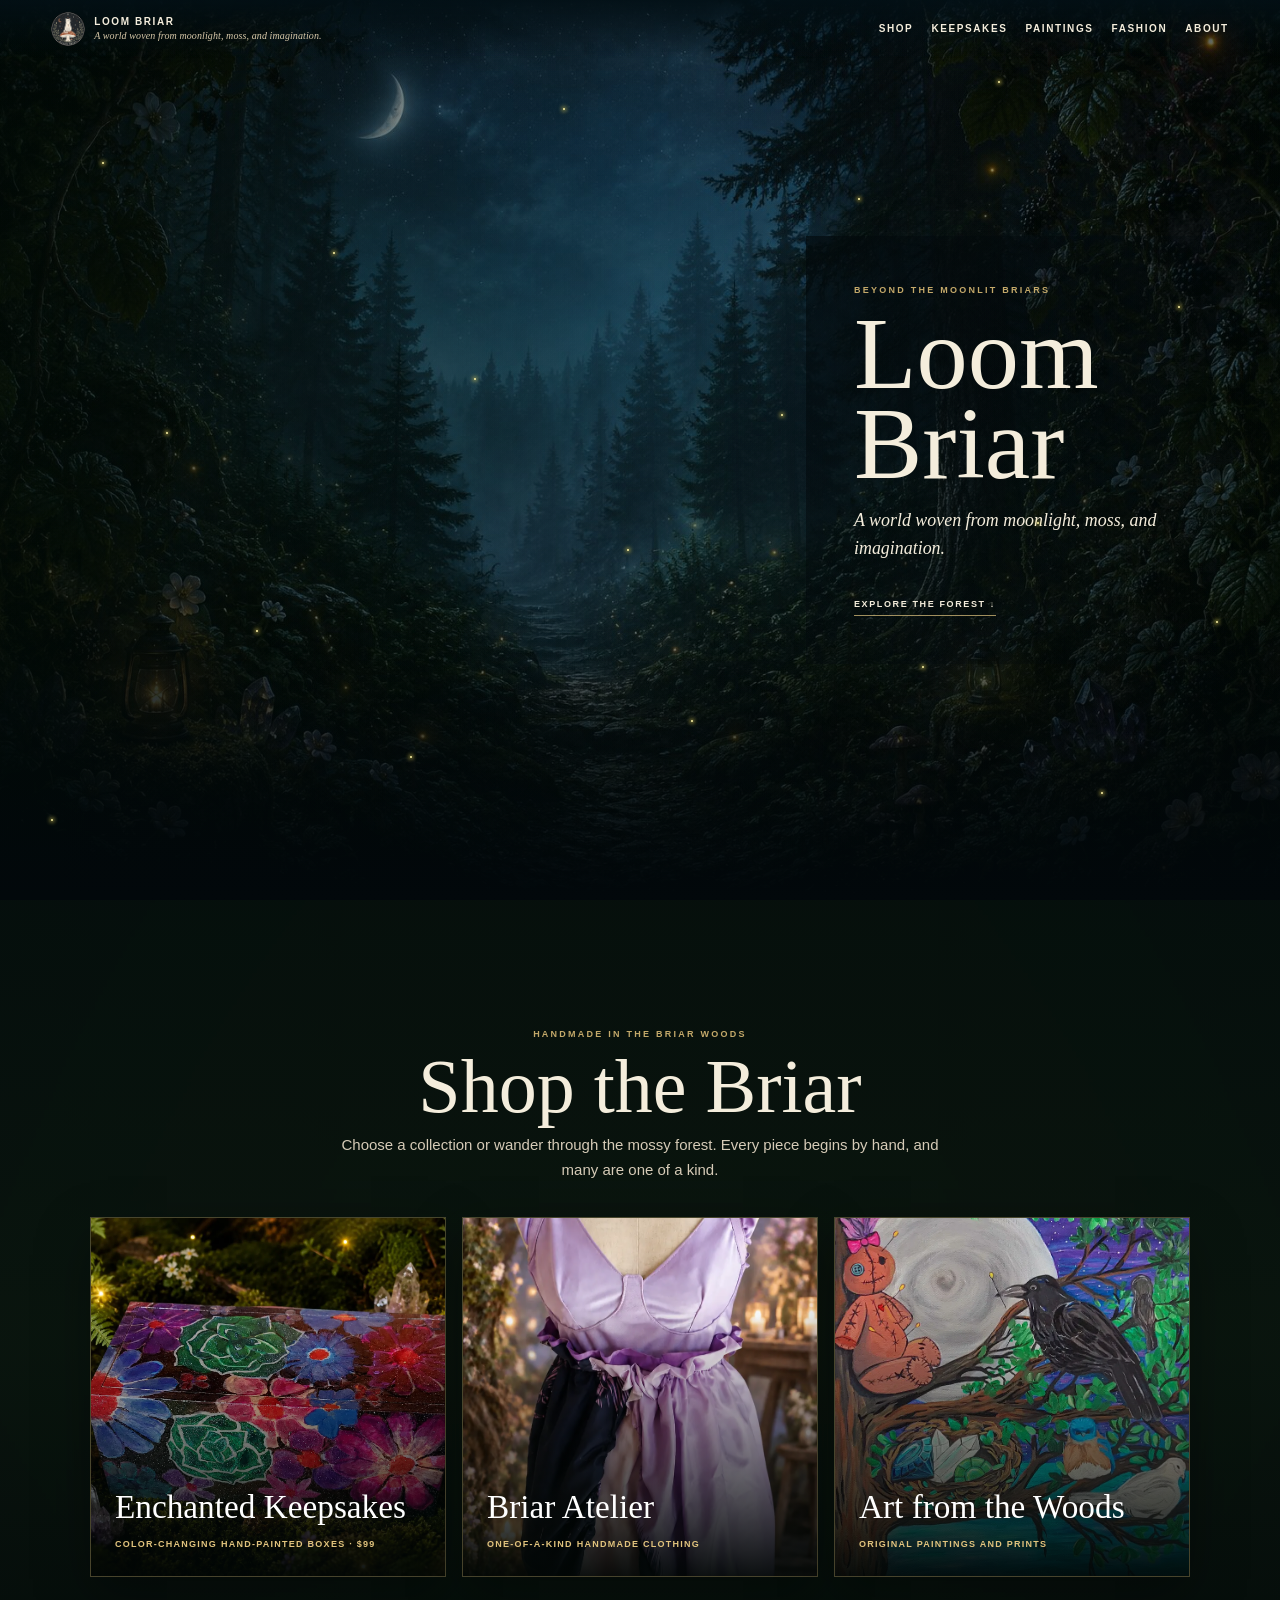
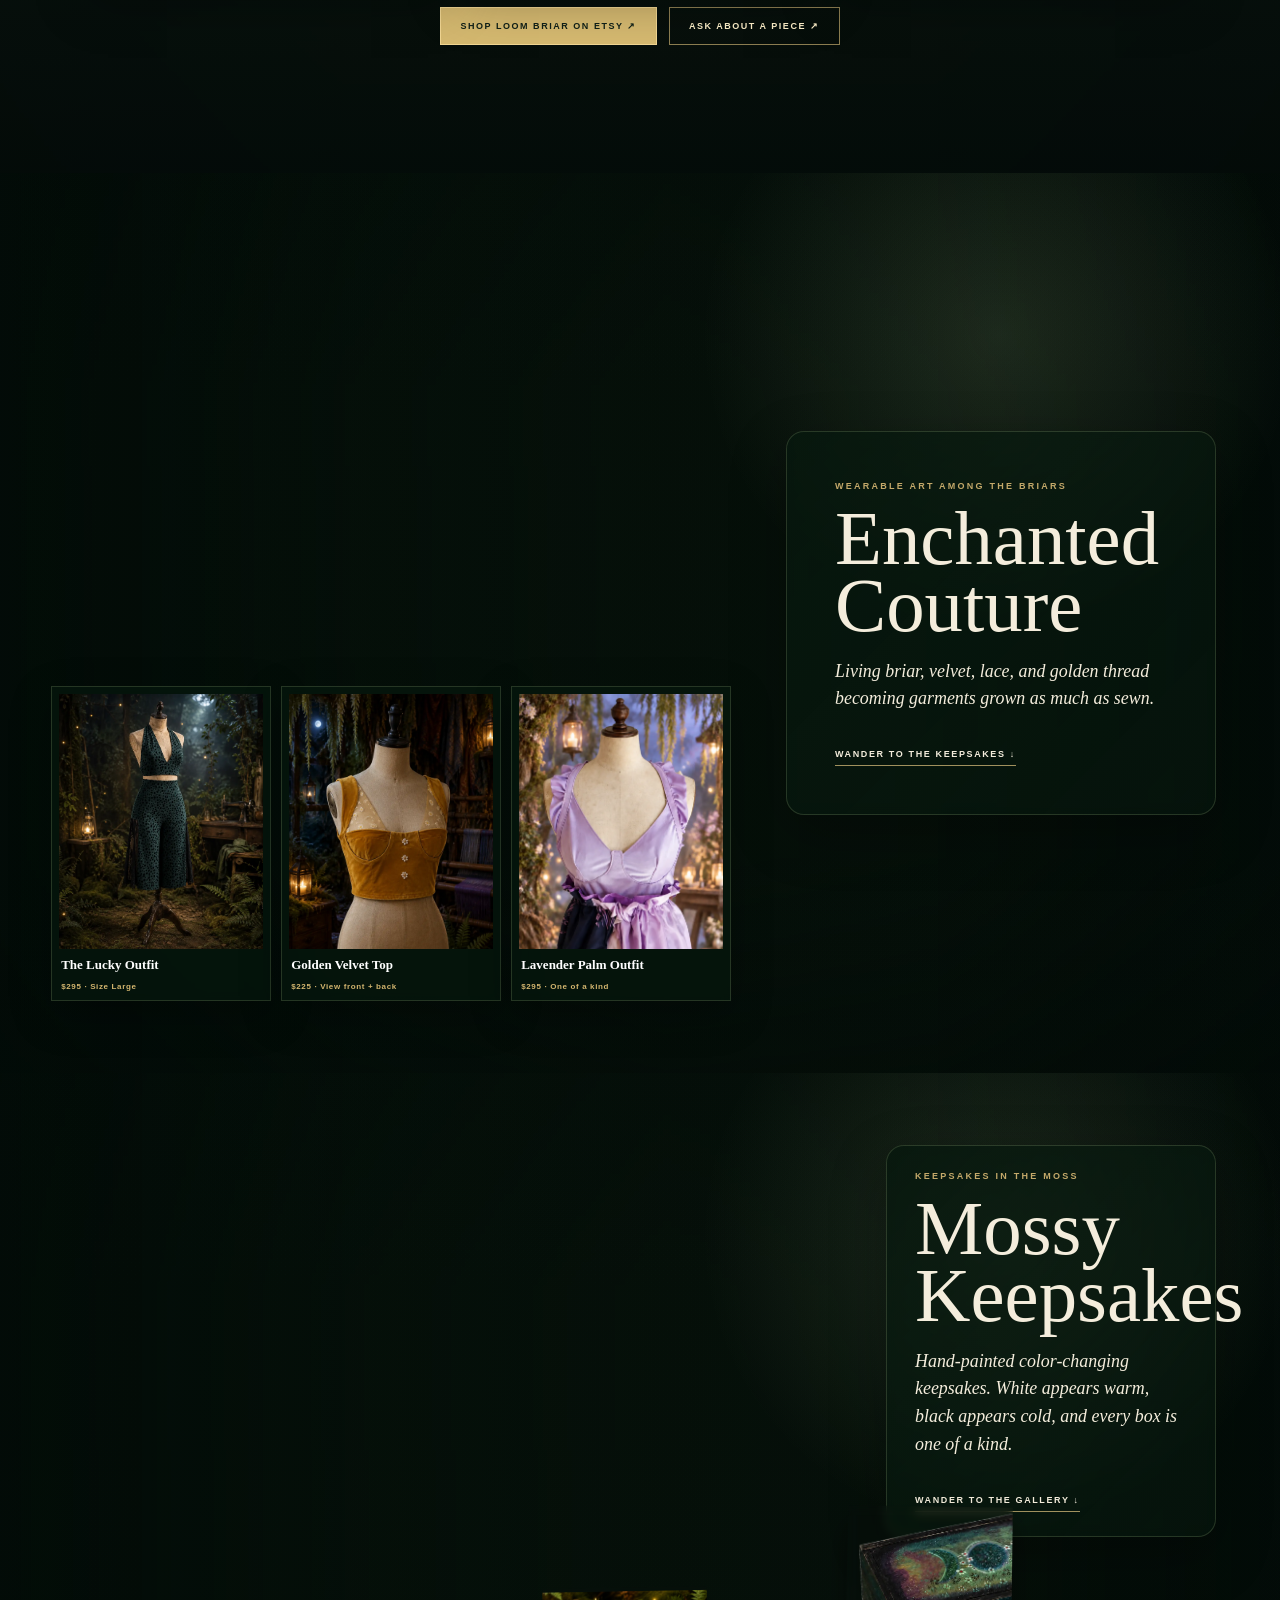
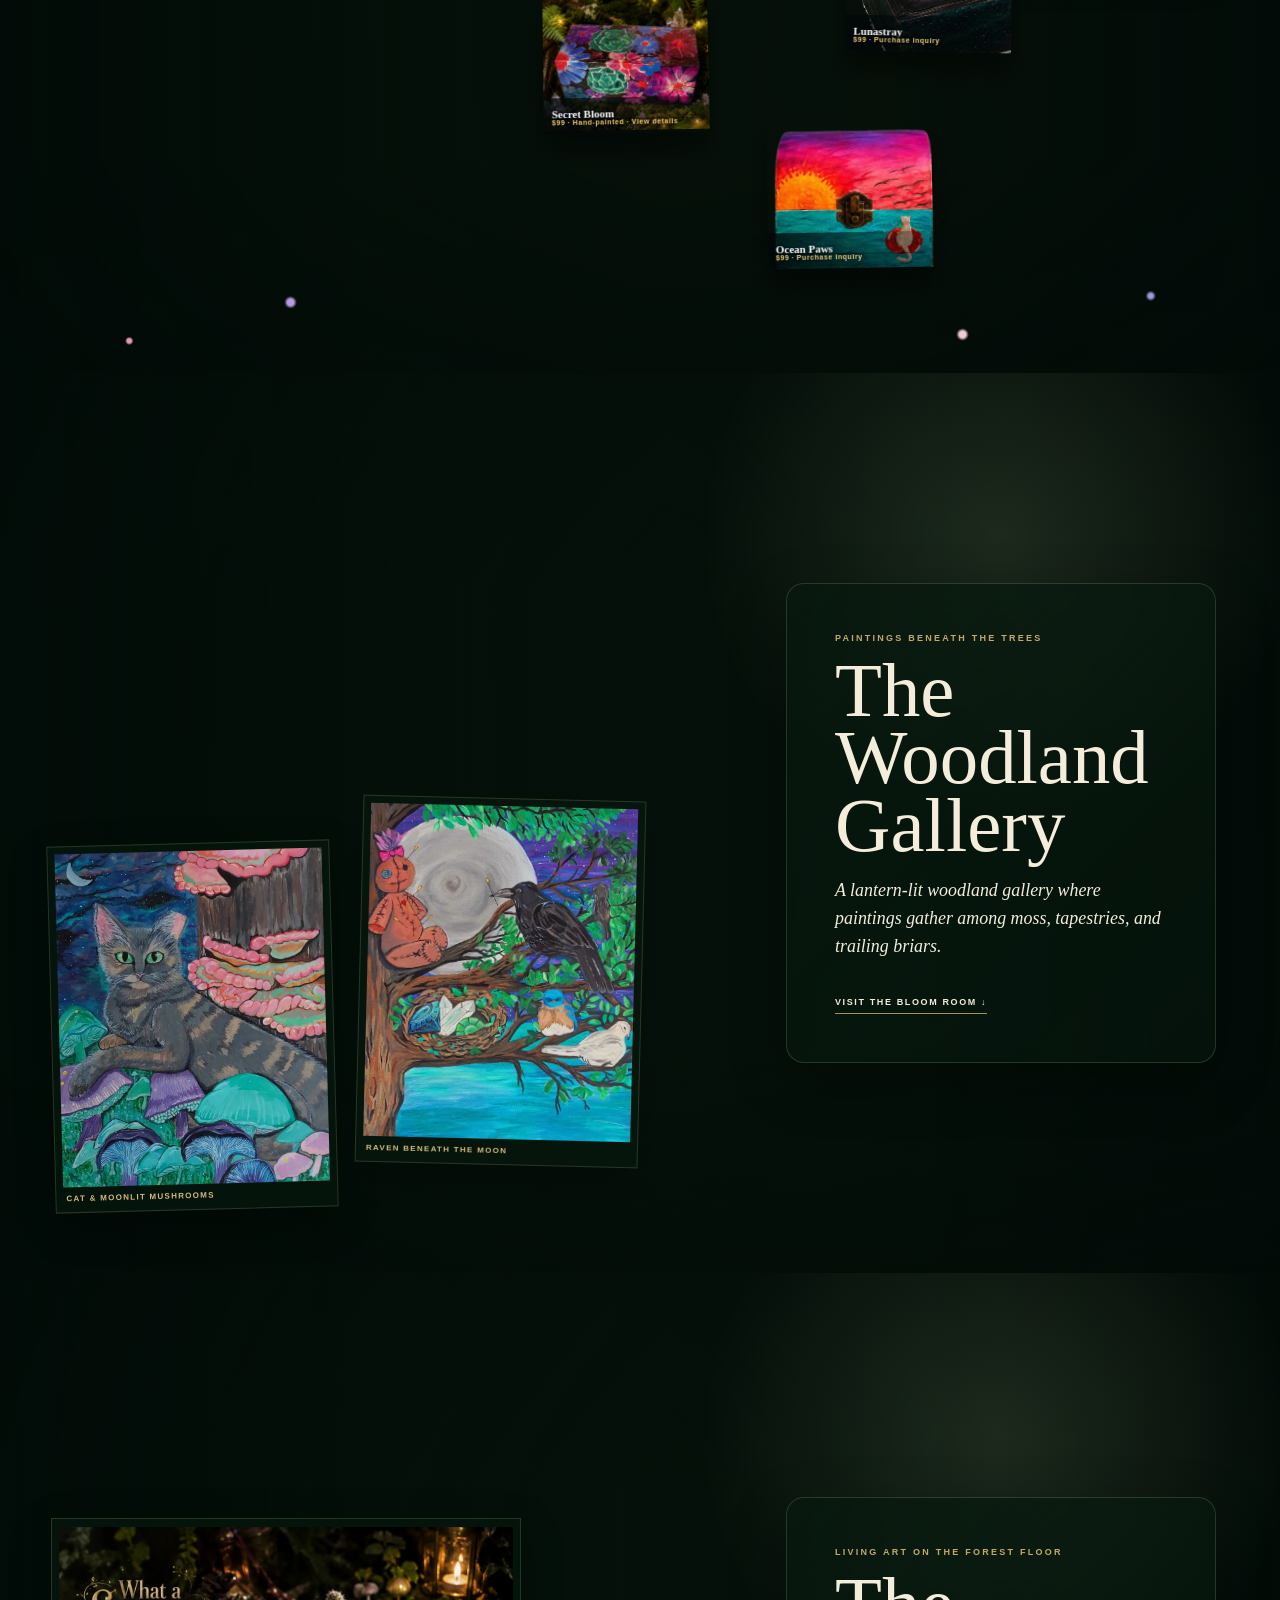
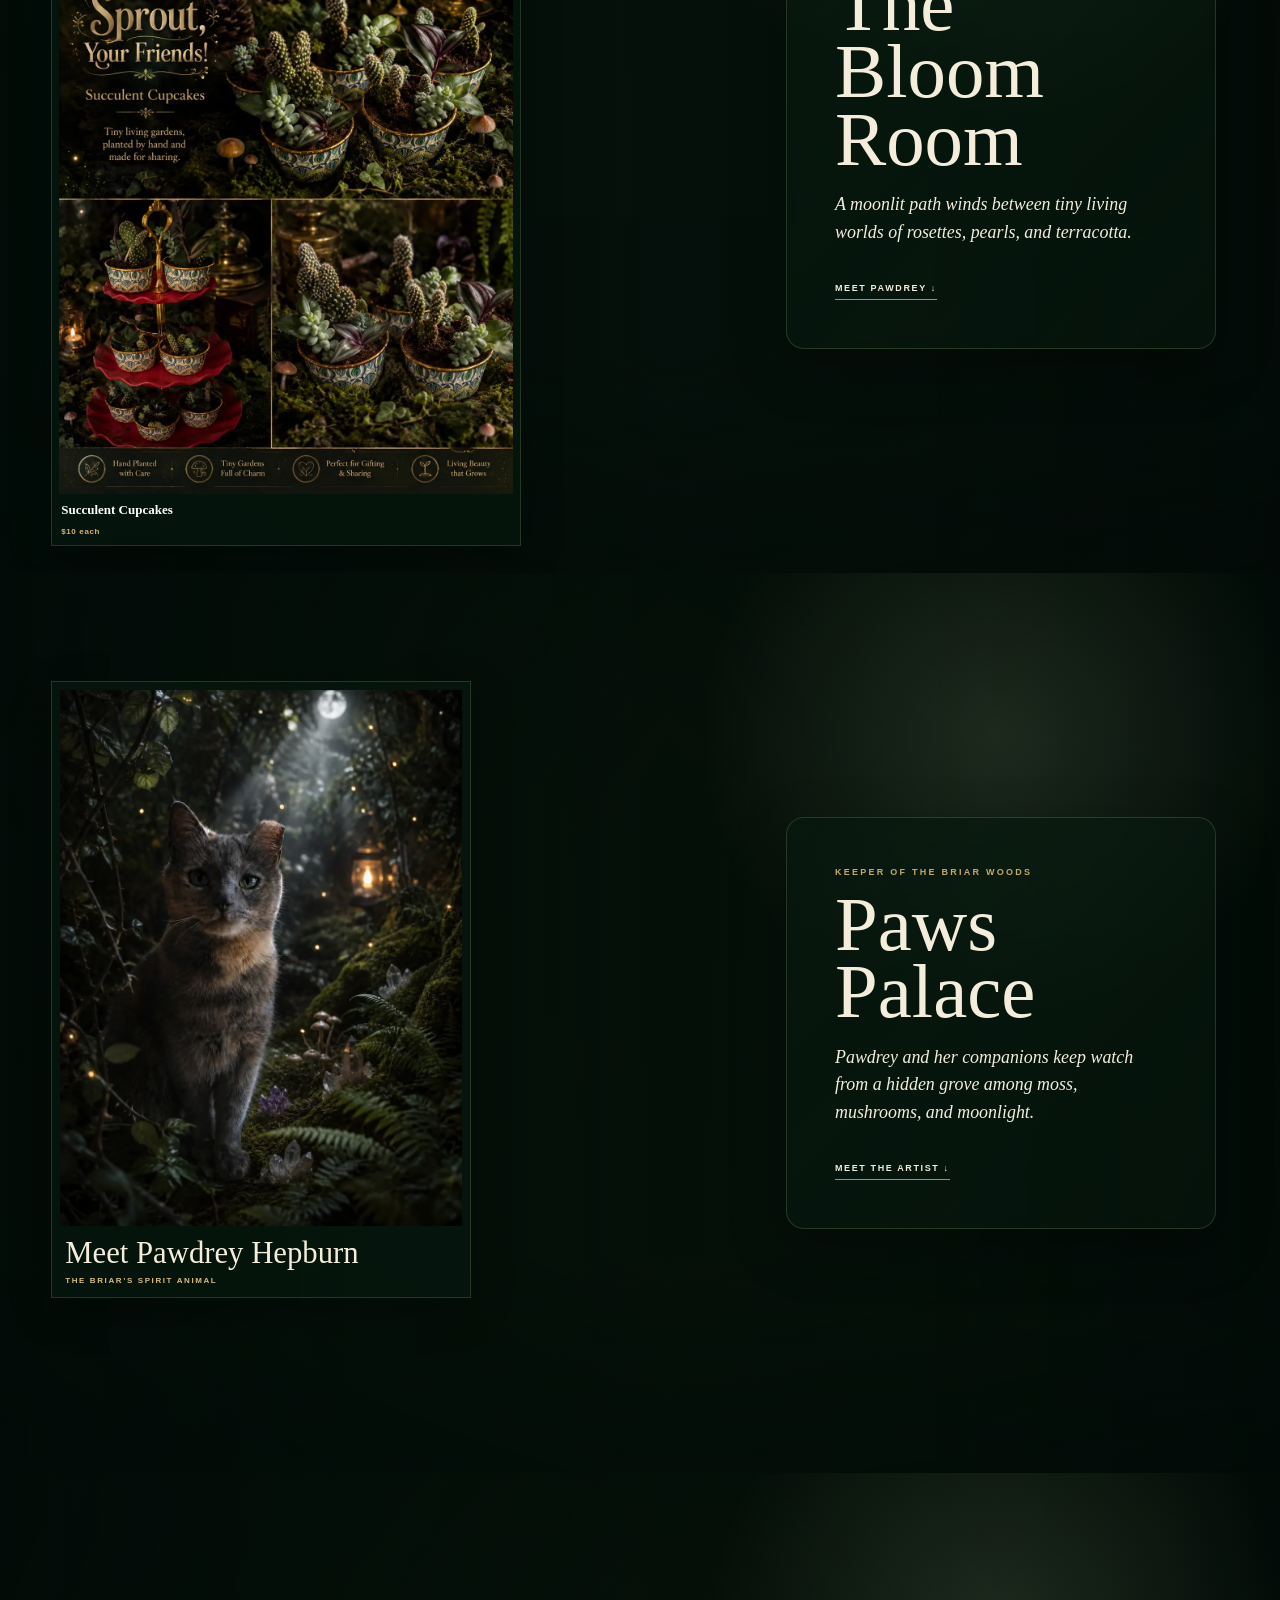
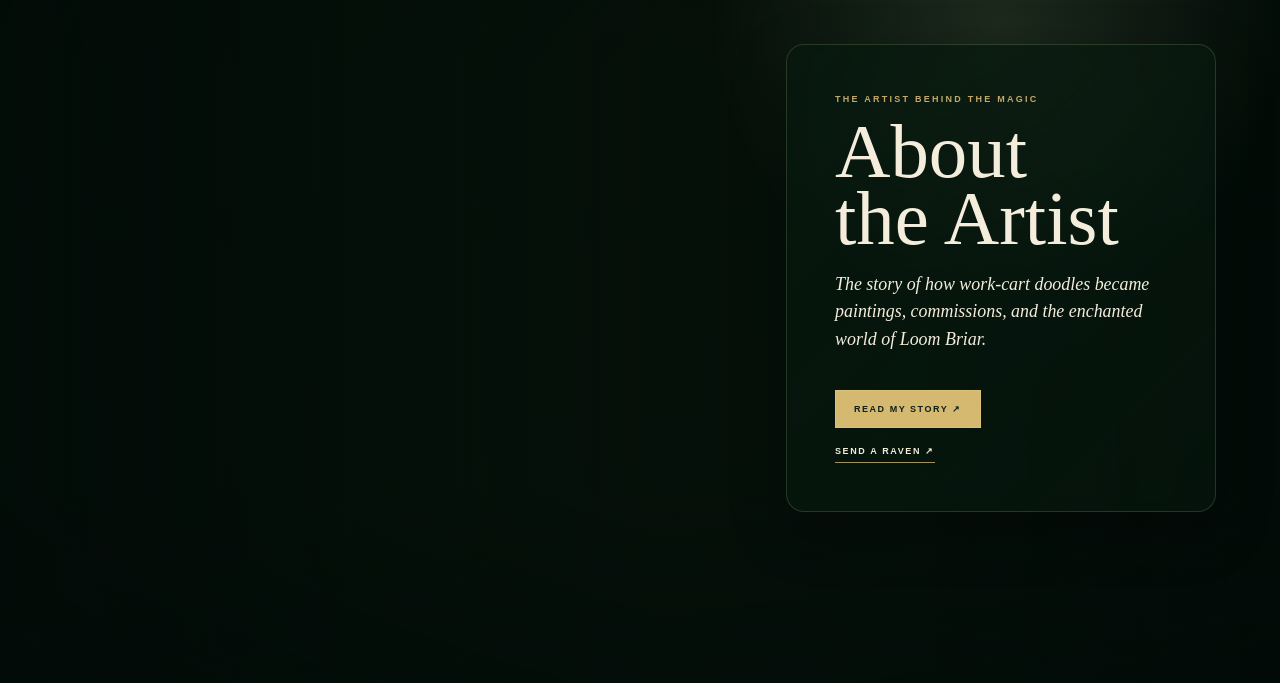
==== commit 68977e0e: "Show full keepsake boxes and collapse artist story" ====
--- a/treehouse.html
+++ b/treehouse.html
@@ -106,12 +106,13 @@
 }
 
 /* Long-form artist story */
-.roots{min-height:145svh;overflow:visible;padding:80px 0}
+.roots{min-height:90svh;overflow:visible;padding:80px 0}
 .roots .artist-story-wrap{align-items:center}
 .roots .artist-story{width:min(720px,88vw);padding:clamp(28px,5vw,58px)}
 .artist-story p:not(.eyebrow){margin:0 0 1.05em;color:#eee5d4;font:clamp(14px,1.25vw,17px)/1.72 Georgia,'Times New Roman',serif}
 .artist-story h2{margin-bottom:28px}
 @media(max-width:700px){.roots{min-height:auto!important;padding:70px 14px 52px}.roots .artist-story-wrap{width:100%}.roots .artist-story{width:100%;max-width:none;padding:25px 20px}.artist-story p:not(.eyebrow){font-size:15px;line-height:1.68}}
+.about-open{margin-top:18px;padding:13px 18px;border:1px solid rgba(224,196,127,.65);background:#d5b970;color:#102018;cursor:pointer;font:700 9px Arial,sans-serif;letter-spacing:.17em;text-transform:uppercase}.about-dialog{width:min(780px,94vw);max-height:90svh;padding:0;border:1px solid rgba(214,187,122,.55);background:#07100d;color:#f4eddc;box-shadow:0 30px 100px #000;overflow:auto}.about-dialog::backdrop{background:rgba(1,5,7,.86);backdrop-filter:blur(8px)}.about-dialog .artist-story{position:relative;width:auto;padding:clamp(30px,5vw,60px)}.about-close{position:absolute;right:14px;top:12px;width:40px;height:40px;border:1px solid rgba(214,187,122,.55);border-radius:50%;background:#07100d;color:#f4eddc;cursor:pointer;font-size:24px}.about-dialog h2{margin-right:44px}
 
 
 /* Mobile forest repair: visible background and natural document flow. */
@@ -168,18 +169,19 @@
 <section class="intro-scene" id="welcome" aria-labelledby="welcome-title"><div class="intro-copy"><div><p class="eyebrow">Beyond the moonlit briars</p><h1 id="welcome-title">Loom Briar</h1><p class="lede">A world woven from moonlight, moss, and imagination.</p><a class="jump" href="#shop">Explore the Forest ↓</a></div></div></section>
 <section class="shop-hub" id="shop" aria-labelledby="shop-title"><div class="shop-heading"><p class="eyebrow">Handmade in the Briar Woods</p><h2 id="shop-title">Shop the Briar</h2><p>Choose a collection or wander through the mossy forest. Every piece begins by hand, and many are one of a kind.</p></div><div class="collections"><a class="collection-card collection-keepsakes" href="#garden"><div><strong>Enchanted Keepsakes</strong><span>Color-changing hand-painted boxes · $99</span></div></a><a class="collection-card collection-fashion" href="#fashion"><div><strong>Briar Atelier</strong><span>One-of-a-kind handmade clothing</span></div></a><a class="collection-card collection-art" href="#parlor"><div><strong>Art from the Woods</strong><span>Original paintings and prints</span></div></a></div><div class="shop-actions"><a class="shop-action primary" href="https://loombriar.etsy.com">Shop Loom Briar on Etsy ↗</a><a class="shop-action" href="mailto:loombriar@gmail.com?subject=Loom%20Briar%20shopping%20question">Ask about a piece ↗</a></div></section>
 <section class="scene balcony" id="top"><div class="candle-glow"></div></section>
-<section class="scene garden" id="garden"><div class="candle-glow"></div><div class="bloom"></div><div class="products"><a class="product" id="secret-bloom-card" href="#secret-bloom-promo"><img src="assets/secret-bloom-front-mossy.webp" alt="Secret Bloom hand-painted floral keepsake box"><strong>Secret Bloom</strong><span>$99 · Hand-painted · View details</span></a><a class="product" id="lunastray-card" href="mailto:loombriar@gmail.com?subject=Purchase%20Lunastray%20Keepsake%20Box%20-%20%2499"><img src="assets/lunastray-details.webp" alt="Lunastray keepsake box"><strong>Lunastray</strong><span>$99 · Purchase inquiry</span></a><a class="product" id="ocean-paws-card" href="mailto:loombriar@gmail.com?subject=Purchase%20Ocean%20Paws%20Keepsake%20Box%20-%20%2499"><img src="assets/ocean-paws-hero.webp" alt="Ocean Paws keepsake box"><strong>Ocean Paws</strong><span>$99 · Purchase inquiry</span></a></div><div class="copy"><div class="copy-inner"><p class="eyebrow">Keepsakes in the moss</p><h2>Mossy Keepsakes</h2><p class="lede">Hand-painted color-changing keepsakes. White appears warm, black appears cold, and every box is one of a kind.</p><a class="jump" href="#parlor">Wander to the gallery ↓</a></div></div></section>
+<section class="scene garden" id="garden"><div class="candle-glow"></div><div class="bloom"></div><div class="products"><a class="product" id="secret-bloom-card" href="#secret-bloom-promo"><img src="assets/secret-bloom-front-mossy.webp" alt="Front view of the Secret Bloom hand-painted floral keepsake box"><strong>Secret Bloom</strong><span>$99 · Hand-painted · View details</span></a><a class="product" id="lunastray-card" href="mailto:loombriar@gmail.com?subject=Purchase%20Lunastray%20Keepsake%20Box%20-%20%2499"><img src="assets/product-lunastray-cutout.webp" alt="Clear front view of the Lunastray keepsake box"><strong>Lunastray</strong><span>$99 · Purchase inquiry</span></a><a class="product" id="ocean-paws-card" href="mailto:loombriar@gmail.com?subject=Purchase%20Ocean%20Paws%20Keepsake%20Box%20-%20%2499"><img src="assets/product-ocean-paws-cutout.webp" alt="Clear front view of the Ocean Paws keepsake box"><strong>Ocean Paws</strong><span>$99 · Purchase inquiry</span></a></div><div class="copy"><div class="copy-inner"><p class="eyebrow">Keepsakes in the moss</p><h2>Mossy Keepsakes</h2><p class="lede">Hand-painted color-changing keepsakes. White appears warm, black appears cold, and every box is one of a kind.</p><a class="jump" href="#parlor">Wander to the gallery ↓</a></div></div></section>
 <section class="scene parlor" id="parlor"><div class="candle-glow"></div><div class="copy"><div class="copy-inner"><p class="eyebrow">Paintings beneath the trees</p><h2>The Woodland Gallery</h2><p class="lede">A lantern-lit woodland gallery where paintings gather among moss, tapestries, and trailing briars.</p><a class="jump" href="#fashion">Discover Enchanted Couture ↓</a></div></div></section>
 <section class="scene fashion" id="fashion"><div class="candle-glow"></div><div class="products fashion-products"><a class="product" id="outfit-card" href="#outfit-details"><img src="assets/woodland-cutout-set.webp" alt="The Lucky Outfit"><strong>The Lucky Outfit</strong><span>$295 · Size Large</span></a><a class="product" id="golden-top-card" href="#golden-top-details"><img src="assets/golden-velvet-top-dress-form.webp" alt="Front view of mustard-gold velvet top with sheer daisy straps on a dress form"><strong>Golden Velvet Top</strong><span>$225 · View front + back</span></a><a class="product" id="lavender-outfit-card" href="#lavender-outfit-details"><img src="assets/lavender-palm-outfit-front-themed.webp" alt="Lavender Palm Outfit displayed on a vintage dress form in a moonlit woodland atelier"><strong>Lavender Palm Outfit</strong><span>$295 · One of a kind</span></a></div><div class="copy"><div class="copy-inner"><p class="eyebrow">Wearable art among the briars</p><h2>Enchanted Couture</h2><p class="lede">Living briar, velvet, lace, and golden thread becoming garments grown as much as sewn.</p><a class="jump" href="#garden">Wander to the keepsakes ↓</a></div></div></section>
 <section class="scene cats" id="cats"><div class="candle-glow"></div><div class="copy"><div class="copy-inner"><p class="eyebrow">Keeper of the Briar Woods</p><h2>Pawdrey&rsquo;s Grove</h2><p class="lede">Pawdrey and her companions keep watch from a hidden grove among moss, mushrooms, and moonlight.</p><a class="jump" href="#ground">Visit the Bloom Room ↓</a></div></div></section>
 <section class="scene ground" id="ground"><div class="candle-glow"></div><div class="products single-product"><a class="product" href="mailto:loombriar@gmail.com?subject=Succulent%20Cupcakes"><img src="assets/succulent-cupcakes.webp" alt="Succulent Cupcakes"><strong>Succulent Cupcakes</strong><span>Send a Raven</span></a></div><div class="copy"><div class="copy-inner"><p class="eyebrow">Living art on the forest floor</p><h2>The Bloom Room</h2><p class="lede">Tiny living worlds gather among moss and woodland flowers in stone and terracotta.</p><a class="jump" href="#roots">Meet the artist ↓</a></div></div></section>
-<section class="scene roots" id="roots"><div class="candle-glow"></div><div class="copy artist-story-wrap"><article class="copy-inner artist-story"><p class="eyebrow">The artist behind the magic</p><h2>About the Artist</h2><p>I grew up in California and have spent much of my life moving from place to place. Through every new chapter, I&rsquo;ve always been drawn to beautiful things&mdash;nature, stories, strange little treasures, and anything that sparks a sense of wonder.</p><p>For a long time, though, I never thought of myself as an artist.</p><p>My older brother was the artist in our family. As kids, he seemed to be better than me at everything, and somewhere along the way I decided I couldn&rsquo;t compete. In my child&rsquo;s mind, if I wasn&rsquo;t going to be the best at art, I wasn&rsquo;t going to try at all.</p><p>So I didn&rsquo;t.</p><p>Years later, while working a job with a little downtime, I started drawing my favorite cartoon characters on the carts I used at work simply because I was bored. People began stopping to ask who had drawn them. When I told them it was me, they were genuinely surprised&mdash;and they kept encouraging me to keep creating.</p><p>That encouragement changed my life.</p><p>What started as doodles became paintings. Paintings became gifts. Gifts became commissions. Before I knew it, I had discovered something I&rsquo;d spent years believing I couldn&rsquo;t do.</p><p>Today, Loom Briar is where all of those discoveries come together.</p><p>Here you&rsquo;ll find original paintings, whimsical clothing, art prints, woven blankets, hand-painted thermochromic keepsake boxes, and little treasures inspired by forests, moonlight, folklore, and imagination. Every piece begins with my own artwork and is created with the hope that it brings a little wonder into someone&rsquo;s everyday life.</p><p>Thank you for visiting my little corner of the world and for supporting independent artists. It truly means more than I can say.</p><p>I hope that whatever you bring home feels like a tiny doorway into a place where moonlight, moss, and imagination still have a little magic left to share.</p><a class="jump" href="mailto:loombriar@gmail.com?subject=A%20message%20for%20Loom%20Briar">Send a Raven ↗</a></article></div></section>
+<section class="scene roots" id="roots"><div class="candle-glow"></div><div class="copy artist-story-wrap"><article class="copy-inner"><p class="eyebrow">The artist behind the magic</p><h2>About the Artist</h2><p class="lede">The story of how work-cart doodles became paintings, commissions, and the enchanted world of Loom Briar.</p><button class="about-open" type="button">Read my story ↗</button><br><a class="jump" href="mailto:loombriar@gmail.com?subject=A%20message%20for%20Loom%20Briar">Send a Raven ↗</a></article></div></section>
 <div class="briar-spine left" aria-hidden="true"></div><div class="briar-spine right" aria-hidden="true"></div>
 </main>
 <dialog class="bloom-dialog" id="secret-bloom-promo" aria-labelledby="bloom-promo-title"><article class="bloom-promo"><section class="bloom-gallery" aria-label="Secret Bloom photo gallery"><img class="bloom-main" id="bloom-main-photo" src="assets/secret-bloom-front.jpg" alt="Secret Bloom hand-painted floral keepsake box"><div class="bloom-thumbs" aria-label="Choose a Secret Bloom photograph"><button class="bloom-thumb" type="button" aria-selected="true" data-src="assets/secret-bloom-front.jpg" data-alt="Secret Bloom hand-painted floral keepsake box"><img src="assets/secret-bloom-front.jpg" alt="Front product view thumbnail"></button><button class="bloom-thumb" type="button" aria-selected="false" data-src="assets/secret-bloom-front-mossy.webp" data-alt="Secret Bloom hand-painted keepsake box in a mossy woodland"><img src="assets/secret-bloom-front-mossy.webp" alt="Mossy woodland view thumbnail"></button><button class="bloom-thumb" type="button" aria-selected="false" data-src="assets/secret-bloom-top.jpg" data-alt="Top and side view of the Secret Bloom hand-painted keepsake box"><img src="assets/secret-bloom-top.jpg" alt="Top view thumbnail"></button><button class="bloom-thumb" type="button" aria-selected="false" data-src="assets/secret-bloom-angle.jpg" data-alt="Angled view of the Secret Bloom hand-painted keepsake box"><img src="assets/secret-bloom-angle.jpg" alt="Angled view thumbnail"></button></div></section><section class="bloom-copy"><button class="bloom-close" type="button" aria-label="Close Secret Bloom details">×</button><p class="eyebrow">Hand-painted · One of a kind</p><h2 id="bloom-promo-title">Secret Bloom</h2><p class="bloom-price">$99</p><p class="lede">A garden of jewel-toned flowers and painted succulents wraps around this one-of-a-kind keepsake box.</p><p class="bloom-notes">Four original photographs · Hand-painted on every visible side · Made for treasured cards, keepsakes, and tiny secrets.</p><a class="bloom-buy" href="mailto:loombriar@gmail.com?subject=Purchase%20Secret%20Bloom%20Keepsake%20Box%20-%20%2499">Purchase Secret Bloom ↗</a></section></article></dialog>
 <dialog class="outfit-dialog" id="outfit-details" aria-labelledby="outfit-detail-title"><button class="outfit-close" type="button" aria-label="Close outfit details">×</button><article class="outfit-detail"><img src="assets/first-outfit-neck-clasp.png" alt="Handmade neck clasp with green aventurine, black obsidian and a silver eye charm on teal patterned fabric"><div class="outfit-detail-copy"><p class="eyebrow">A hidden detail of The Lucky Outfit</p><h2 id="outfit-detail-title">The Guardian Clasp</h2><p class="price">The Lucky Outfit · $295 · Size Large</p><h3>Green Aventurine</h3><p>Traditionally associated with luck, opportunity, emotional renewal, optimism, creativity, and the heart chakra.</p><h3>Obsidian</h3><p>Traditionally associated with grounding, protection, strong boundaries, truth, and self-reflection.</p><h3>Together</h3><p>A balance of growth and protection—aventurine welcomes new possibilities while obsidian keeps the wearer grounded.</p><p class="stone-note">Green aventurine is a quartz variety; obsidian is natural volcanic glass. Crystal meanings are spiritual traditions rather than scientifically proven medical effects. Gently clean with a soft damp cloth; avoid chemicals and prolonged soaking.</p><a class="outfit-inquiry" href="mailto:loombriar@gmail.com?subject=The%20Lucky%20Outfit%20-%20Size%20Large%20-%20%24295">Send a Raven about this outfit ↗</a></div></article></dialog>
 <dialog class="golden-top-dialog" id="golden-top-details" aria-labelledby="golden-top-title"><article class="golden-top-gallery"><button class="golden-top-close" type="button" aria-label="Close Golden Velvet Top gallery">×</button><p class="eyebrow">Enchanted Couture · Handmade</p><h2 id="golden-top-title">Golden Velvet Top</h2><p class="price">$225</p><p class="lede">Mustard-gold velvet adorned with hand-set stone flowers—howlite petals surrounding warm honey calcite centers.</p><div class="golden-top-views"><figure><img src="assets/golden-velvet-top-dress-form.webp" alt="Front view of the Golden Velvet Top on a dress form"><figcaption>Front view</figcaption></figure><figure><img src="assets/golden-velvet-top-dress-form-back.webp" alt="Back view of the Golden Velvet Top with solid velvet straps and three howlite and honey calcite flowers"><figcaption>Back view</figcaption></figure></div><a class="golden-top-inquiry" href="mailto:loombriar@gmail.com?subject=Golden%20Velvet%20Top%20-%20%24225">Send a Raven about this top ↗</a></article></dialog>
 <dialog class="golden-top-dialog lavender-outfit-dialog" id="lavender-outfit-details" aria-labelledby="lavender-outfit-title"><article class="golden-top-gallery"><button class="golden-top-close" type="button" aria-label="Close Lavender Palm Outfit gallery">×</button><p class="eyebrow">Enchanted Couture · Handmade · One of a kind</p><h2 id="lavender-outfit-title">Lavender Palm Outfit</h2><p class="price">$295</p><p class="lede">A sculpted lavender bodice with fluttering shoulder ruffles, paired with a layered asymmetrical skirt in lavender, blush, plum, and sweeping midnight palms.</p><div class="golden-top-views"><figure><img src="assets/lavender-palm-outfit-front-themed.webp" alt="Full front view of the Lavender Palm Outfit in a moonlit woodland atelier"><figcaption>Front view</figcaption></figure><figure><img src="assets/lavender-palm-outfit-front-detail-themed.webp" alt="Closer front view of the Lavender Palm Outfit in a moonlit woodland atelier"><figcaption>Layered drape</figcaption></figure><figure><img src="assets/lavender-palm-outfit-bodice-themed.webp" alt="Close view of the Lavender Palm Outfit bodice and ruffled waist in a moonlit woodland atelier"><figcaption>Bodice detail</figcaption></figure><figure><img src="assets/lavender-palm-outfit-back-themed.webp" alt="Back view of the Lavender Palm Outfit in a moonlit woodland atelier"><figcaption>Back view</figcaption></figure></div><a class="golden-top-inquiry" href="mailto:loombriar@gmail.com?subject=Lavender%20Palm%20Outfit%20-%20%24295">Send a Raven about this outfit ↗</a></article></dialog>
+<dialog class="about-dialog" id="about-story" aria-labelledby="about-story-title"><article class="artist-story"><button class="about-close" type="button" aria-label="Close About the Artist story">×</button><p class="eyebrow">The artist behind the magic</p><h2 id="about-story-title">About the Artist</h2><p>I grew up in California and have spent much of my life moving from place to place. Through every new chapter, I&rsquo;ve always been drawn to beautiful things&mdash;nature, stories, strange little treasures, and anything that sparks a sense of wonder.</p><p>For a long time, though, I never thought of myself as an artist.</p><p>My older brother was the artist in our family. As kids, he seemed to be better than me at everything, and somewhere along the way I decided I couldn&rsquo;t compete. In my child&rsquo;s mind, if I wasn&rsquo;t going to be the best at art, I wasn&rsquo;t going to try at all.</p><p>So I didn&rsquo;t.</p><p>Years later, while working a job with a little downtime, I started drawing my favorite cartoon characters on the carts I used at work simply because I was bored. People began stopping to ask who had drawn them. When I told them it was me, they were genuinely surprised&mdash;and they kept encouraging me to keep creating.</p><p>That encouragement changed my life.</p><p>What started as doodles became paintings. Paintings became gifts. Gifts became commissions. Before I knew it, I had discovered something I&rsquo;d spent years believing I couldn&rsquo;t do.</p><p>Today, Loom Briar is where all of those discoveries come together.</p><p>Here you&rsquo;ll find original paintings, whimsical clothing, art prints, woven blankets, hand-painted thermochromic keepsake boxes, and little treasures inspired by forests, moonlight, folklore, and imagination. Every piece begins with my own artwork and is created with the hope that it brings a little wonder into someone&rsquo;s everyday life.</p><p>Thank you for visiting my little corner of the world and for supporting independent artists. It truly means more than I can say.</p><p>I hope that whatever you bring home feels like a tiny doorway into a place where moonlight, moss, and imagination still have a little magic left to share.</p><a class="jump" href="mailto:loombriar@gmail.com?subject=A%20message%20for%20Loom%20Briar">Send a Raven ↗</a></article></dialog>
 <dialog class="photo-lightbox" id="photo-lightbox" aria-label="Enlarged product photo"><button class="photo-lightbox-close" type="button" aria-label="Close enlarged photo">×</button><img src="" alt=""><span class="photo-lightbox-hint">Tap outside the photo to close</span></dialog>
 <script>const g=document.querySelector('.garden');new IntersectionObserver(([e])=>{if(e.isIntersecting)g.classList.add('visible')},{threshold:.2}).observe(g);const ocean=[...document.images].find(i=>i.alt==='Ocean Paws keepsake box');if(ocean)ocean.src='assets/ocean-paws-restored.jpg';const balcony=document.querySelector('.balcony');balcony.insertAdjacentHTML('afterbegin','<div class="sky-signs" aria-hidden="true"><span class="shooting-star"></span><span class="orion"><i></i><i></i><i></i></span></div><div class="crow-flight" aria-hidden="true"><img class="crow-flying" src="assets/crow-flying.webp" alt=""><img class="crow-perched" src="assets/crow-perched.webp" alt=""></div>');const cupcakes=[...document.querySelectorAll('.product')].find(a=>a.textContent.includes('Succulent Cupcakes'));if(cupcakes){cupcakes.href='https://paypal.me/loombriar/10';cupcakes.querySelector('span').textContent='$10 each'}document.querySelector('.parlor').insertAdjacentHTML('beforeend','<div class="art-gallery" aria-label="Original paintings"><a class="art-card" href="mailto:loombriar@gmail.com?subject=Cat%20and%20Mushrooms%20Painting"><img src="assets/art-pawdrey-mushrooms.webp" alt="Original painting of a cat among colorful moonlit mushrooms"><span>Cat &amp; Moonlit Mushrooms</span></a><a class="art-card" href="mailto:loombriar@gmail.com?subject=Raven%20Moon%20Painting"><img src="assets/art-raven-moon.webp" alt="Original painting of a raven, handmade doll, birds and crystals beneath a full moon"><span>Raven Beneath the Moon</span></a></div>')</script>
 <script>const catRoom=document.querySelector('.cats');if(catRoom){catRoom.insertAdjacentHTML('beforeend','<aside class="pawdrey-feature" aria-label="Meet Pawdrey Hepburn"><img src="assets/pawdrey-hepburn-briar-spirit.webp" alt="Pawdrey Hepburn in the moonlit Briar Woods"><div><h3>Meet Pawdrey Hepburn</h3><p>The Briar&rsquo;s spirit animal</p></div></aside>')}</script>
@@ -192,6 +194,7 @@
 <script>const bloomCard=document.getElementById('secret-bloom-card'),bloomDialog=document.getElementById('secret-bloom-promo'),bloomMain=document.getElementById('bloom-main-photo'),bloomThumbs=[...bloomDialog.querySelectorAll('.bloom-thumb')];bloomCard.addEventListener('click',event=>{event.preventDefault();bloomDialog.showModal()});bloomDialog.querySelector('.bloom-close').addEventListener('click',()=>bloomDialog.close());bloomDialog.addEventListener('click',event=>{if(event.target===bloomDialog)bloomDialog.close()});bloomThumbs.forEach(button=>button.addEventListener('click',()=>{bloomMain.src=button.dataset.src;bloomMain.alt=button.dataset.alt;bloomThumbs.forEach(item=>item.setAttribute('aria-selected',String(item===button))) }))</script>
 <script>const goldenTopCard=document.getElementById('golden-top-card'),goldenTopDialog=document.getElementById('golden-top-details');goldenTopCard.addEventListener('click',event=>{event.preventDefault();goldenTopDialog.showModal()});goldenTopDialog.querySelector('.golden-top-close').addEventListener('click',()=>goldenTopDialog.close());goldenTopDialog.addEventListener('click',event=>{if(event.target===goldenTopDialog)goldenTopDialog.close()})</script>
 <script>const lavenderOutfitCard=document.getElementById('lavender-outfit-card'),lavenderOutfitDialog=document.getElementById('lavender-outfit-details');lavenderOutfitCard.addEventListener('click',event=>{event.preventDefault();lavenderOutfitDialog.showModal()});lavenderOutfitDialog.querySelector('.golden-top-close').addEventListener('click',()=>lavenderOutfitDialog.close());lavenderOutfitDialog.addEventListener('click',event=>{if(event.target===lavenderOutfitDialog)lavenderOutfitDialog.close()})</script>
+<script>const aboutOpen=document.querySelector('.about-open'),aboutDialog=document.getElementById('about-story');aboutOpen.addEventListener('click',()=>aboutDialog.showModal());aboutDialog.querySelector('.about-close').addEventListener('click',()=>aboutDialog.close());aboutDialog.addEventListener('click',event=>{if(event.target===aboutDialog)aboutDialog.close()})</script>
 <script>const photoLightbox=document.getElementById('photo-lightbox'),lightboxImage=photoLightbox.querySelector('img'),lightboxClose=photoLightbox.querySelector('.photo-lightbox-close');const openPhotoLightbox=image=>{lightboxImage.src=image.currentSrc||image.src;lightboxImage.alt=image.alt;if(!photoLightbox.open)photoLightbox.showModal()};const closePhotoLightbox=()=>{if(photoLightbox.open)photoLightbox.close()};document.querySelectorAll('.golden-top-views img, #bloom-main-photo').forEach(image=>{image.tabIndex=0;image.setAttribute('role','button');image.setAttribute('aria-label',`${image.alt}. Open enlarged view`);image.addEventListener('click',()=>openPhotoLightbox(image));image.addEventListener('keydown',event=>{if(event.key==='Enter'||event.key===' '){event.preventDefault();openPhotoLightbox(image)}})});lightboxClose.addEventListener('click',closePhotoLightbox);photoLightbox.addEventListener('click',event=>{if(event.target===photoLightbox)closePhotoLightbox()});photoLightbox.addEventListener('close',()=>{lightboxImage.src=''})</script>
 <script>
 /* Forest labels preserve every shop and gallery link. */
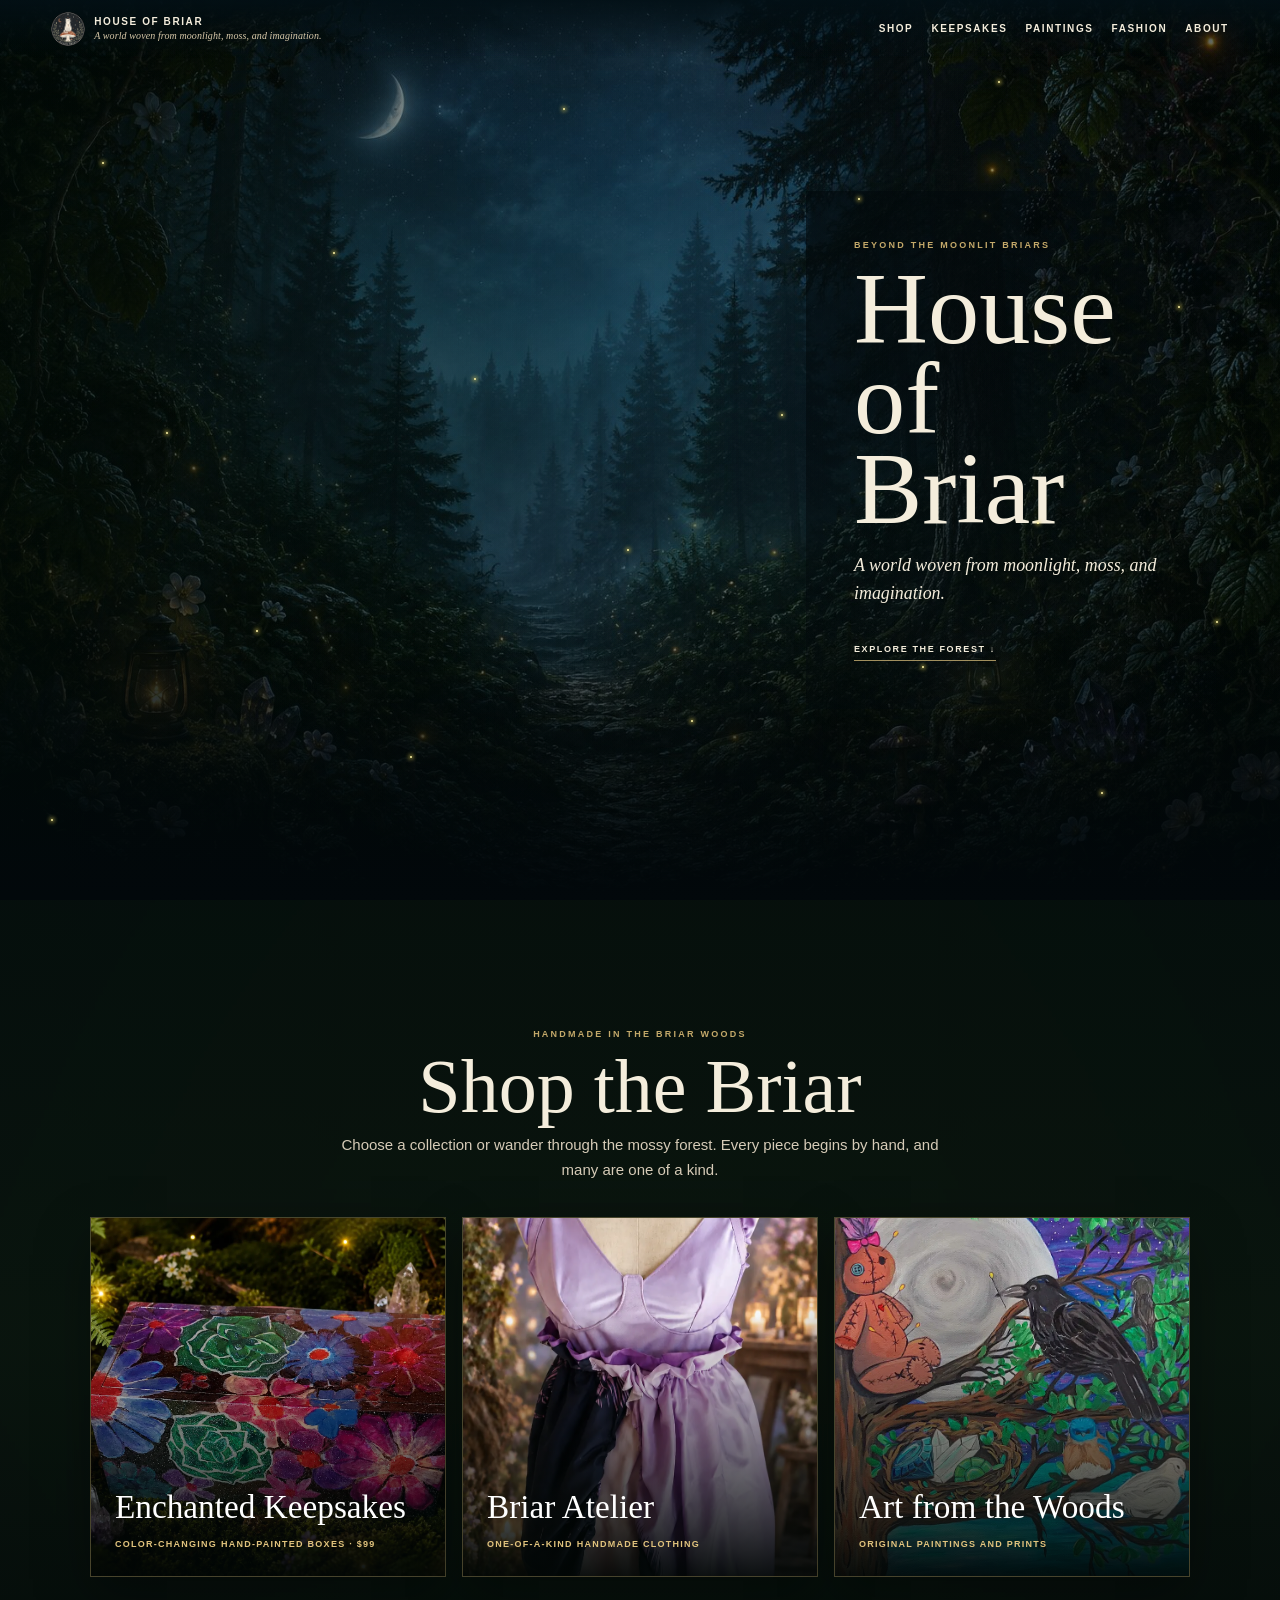
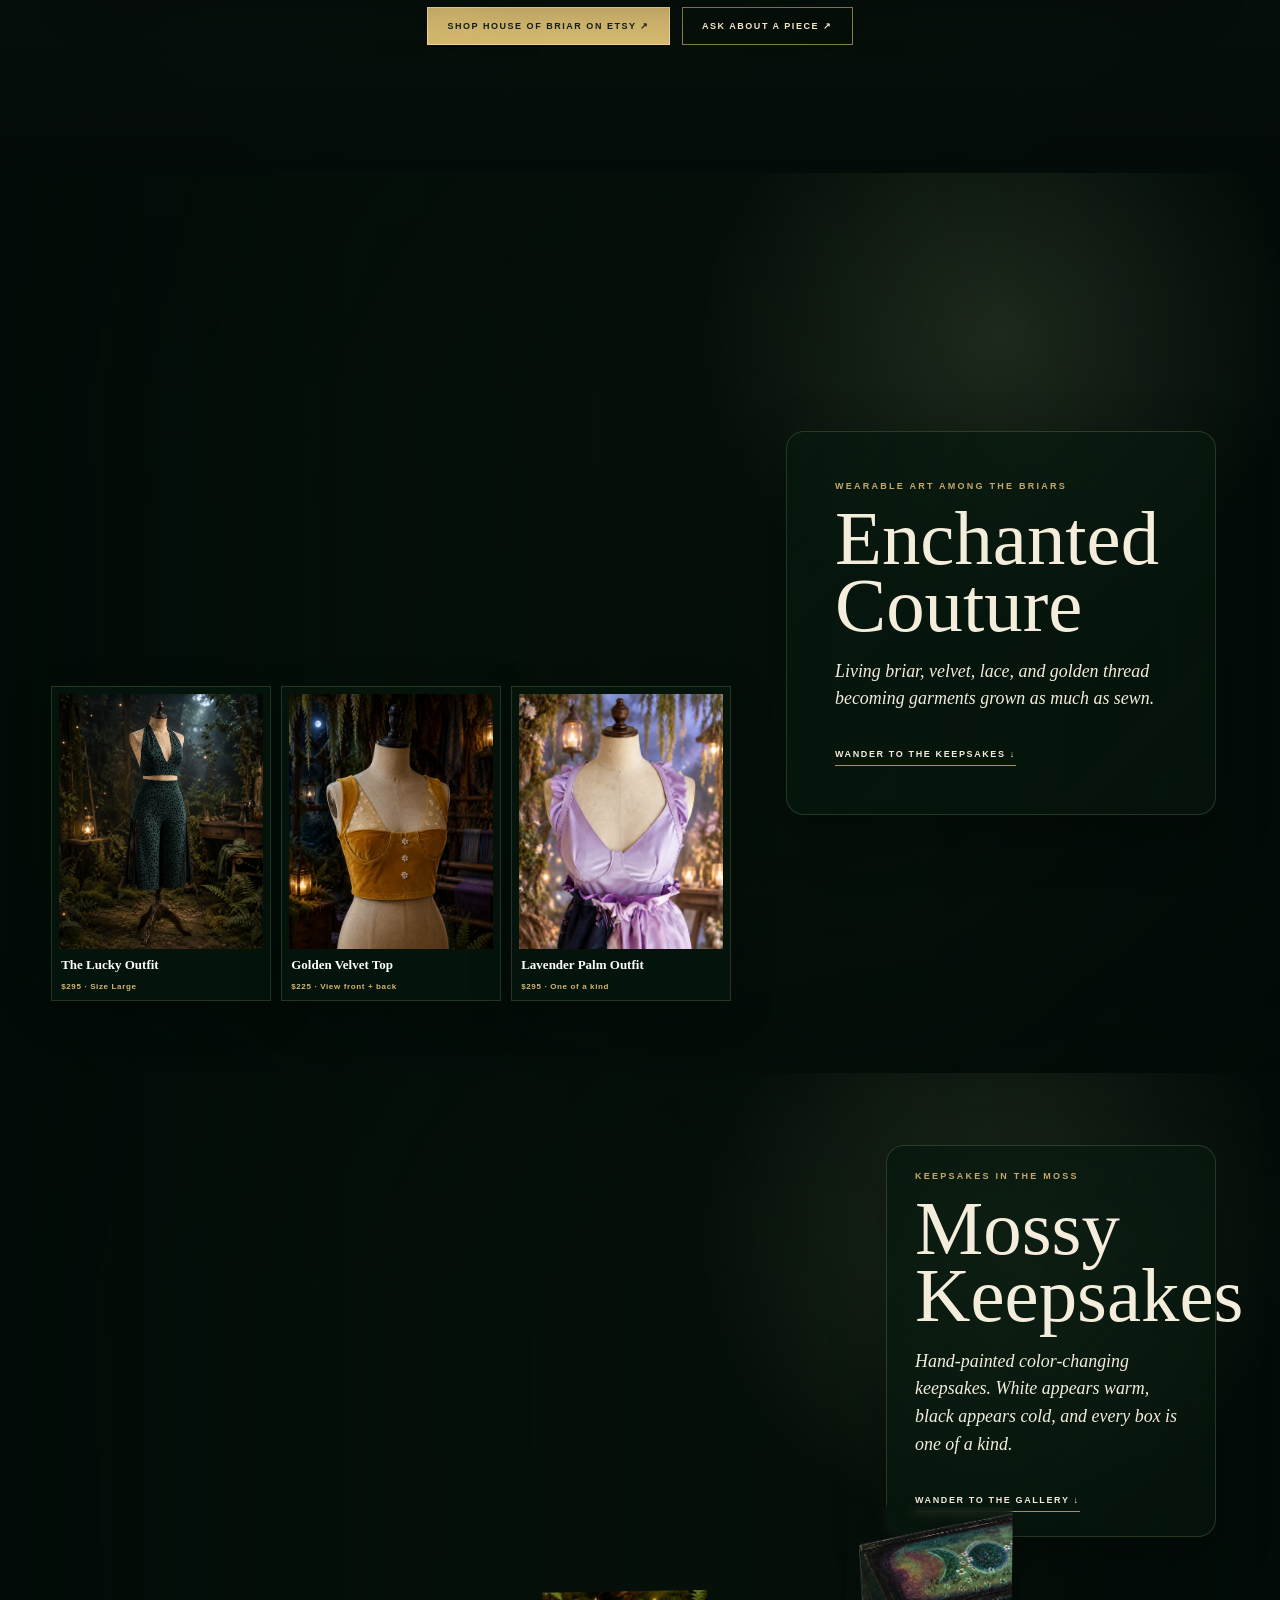
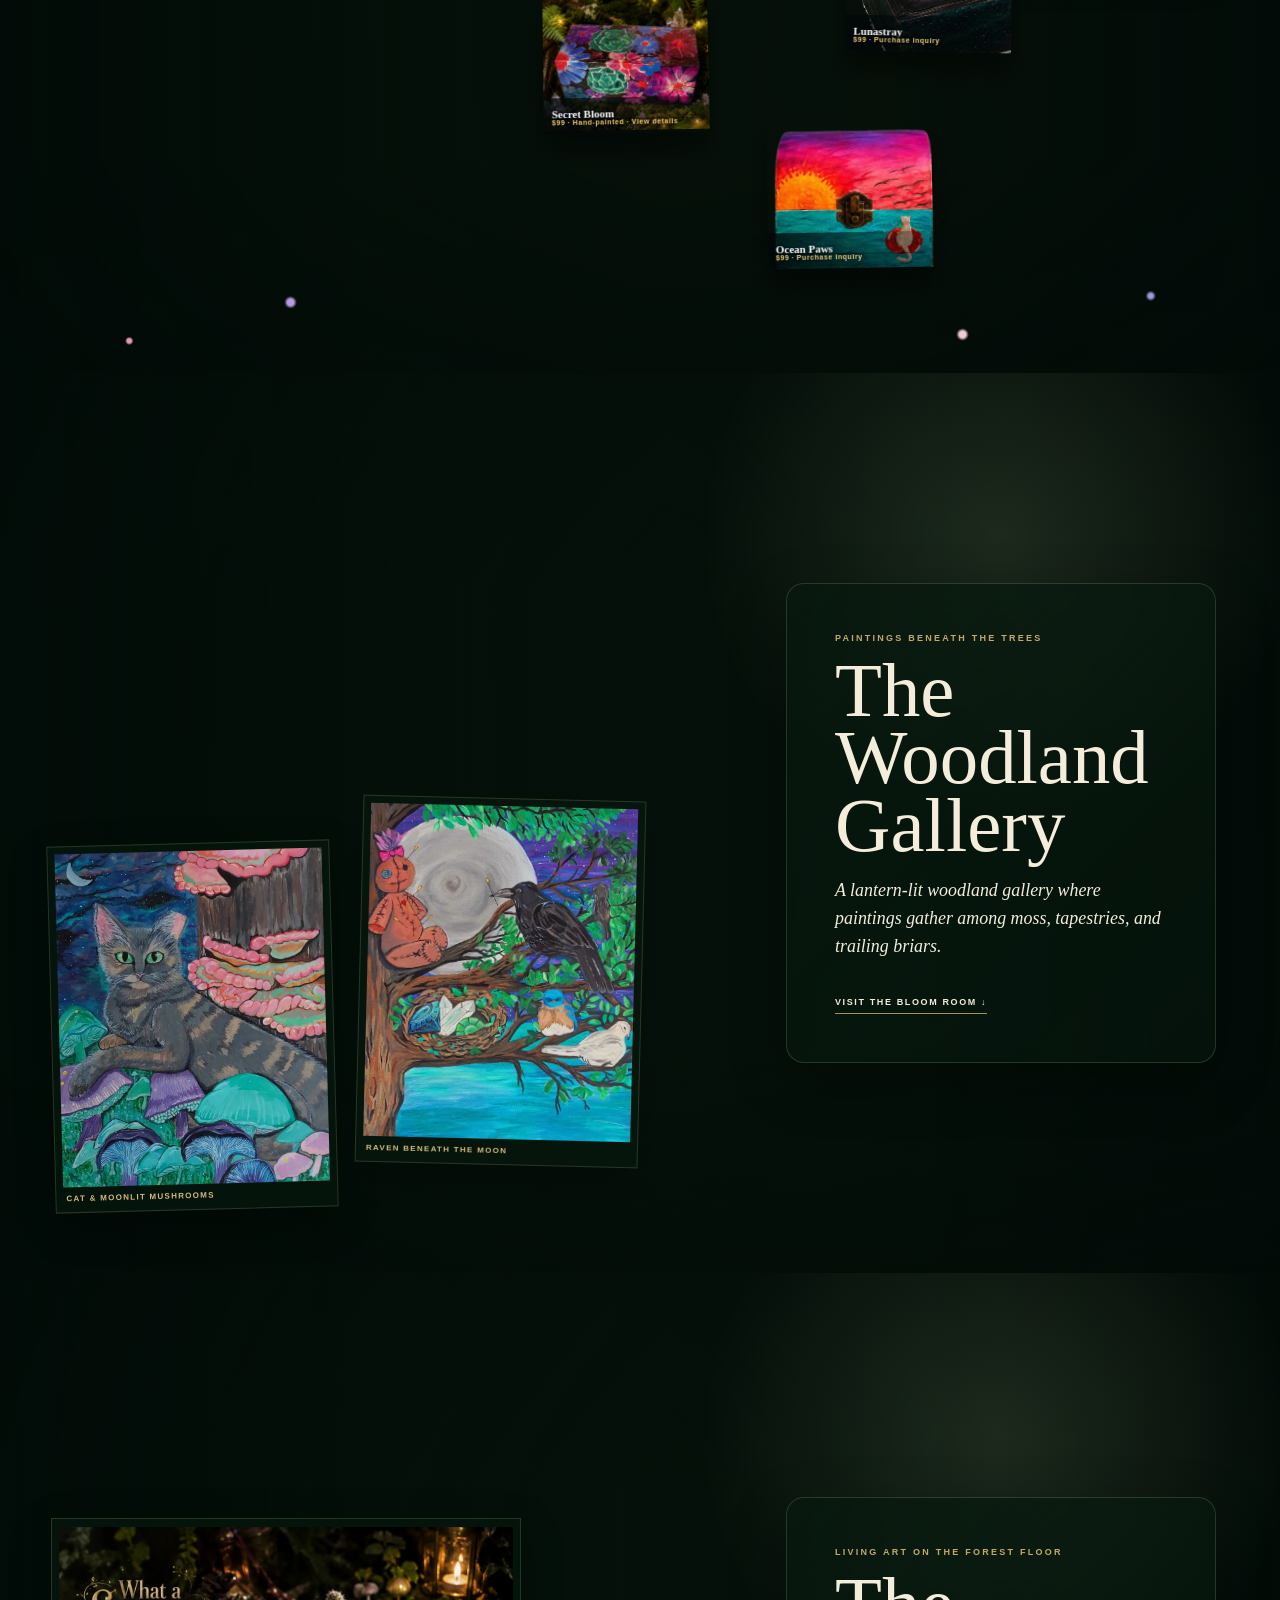
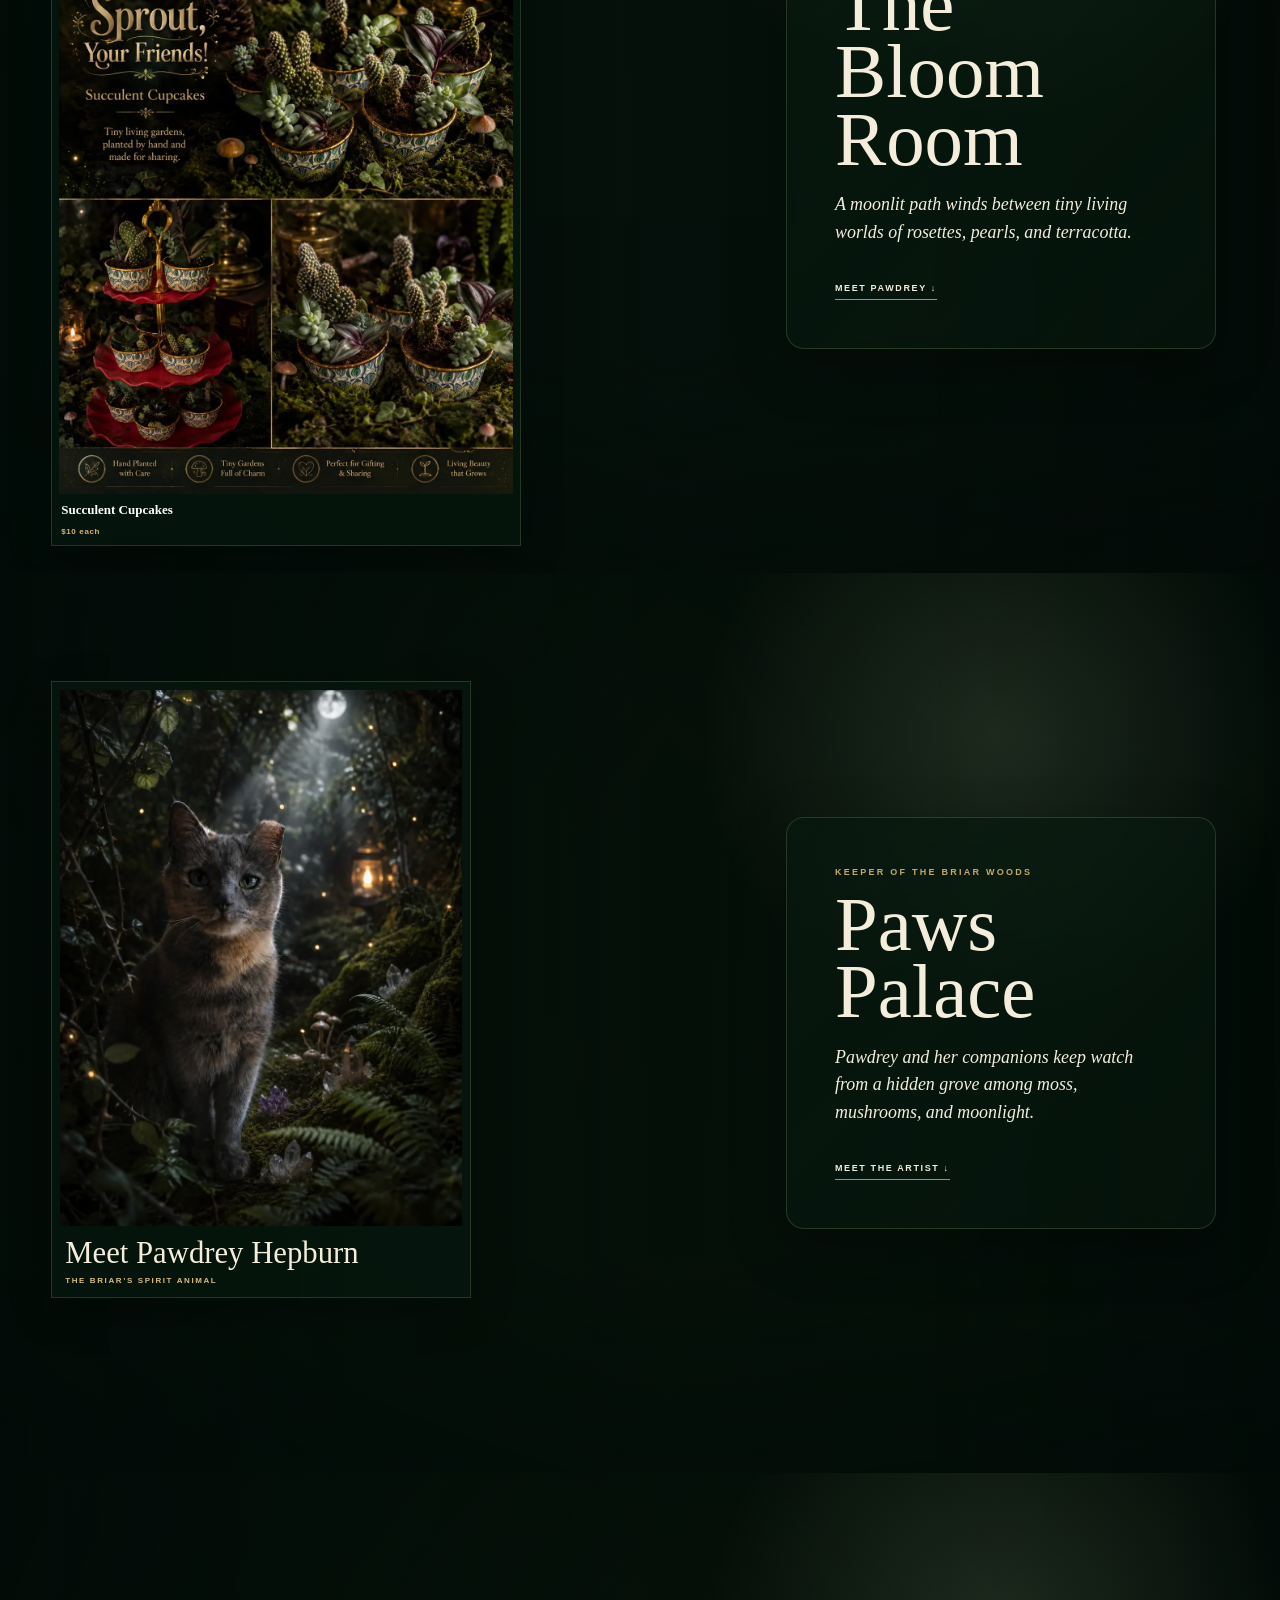
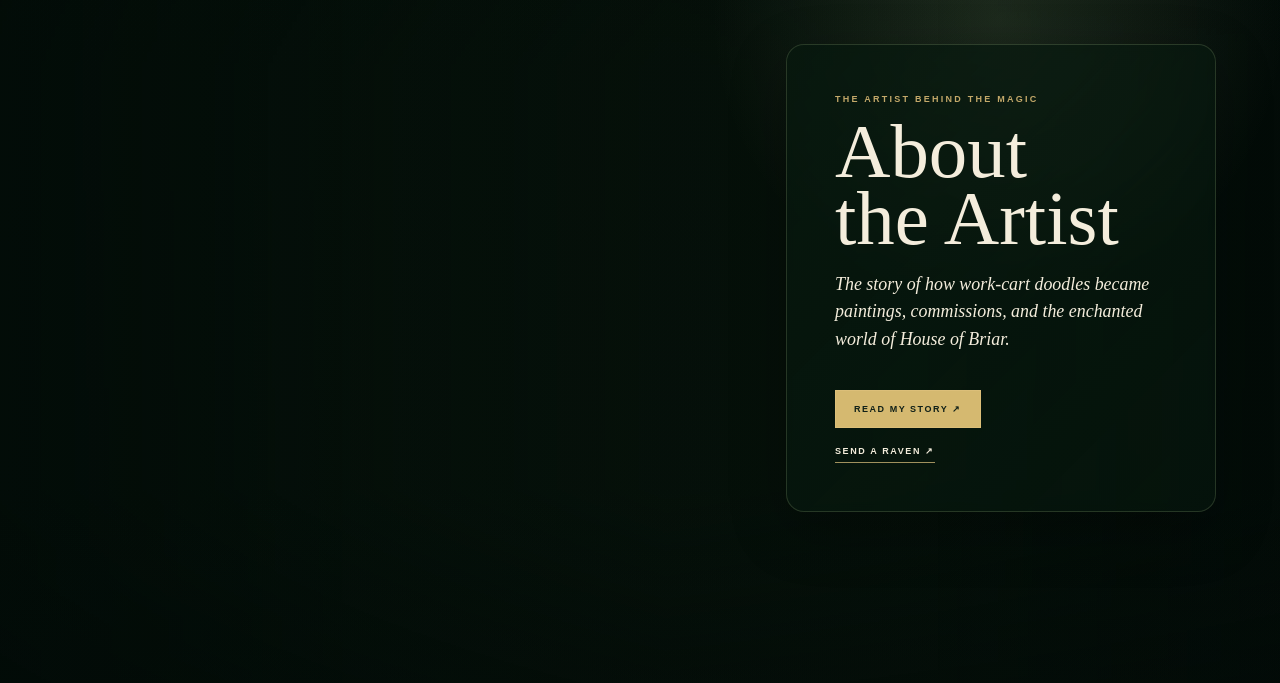
==== commit b265e90f: "Rebrand treehouse.html to House of Briar" ====
--- a/treehouse.html
+++ b/treehouse.html
@@ -2,14 +2,14 @@
 <html lang="en">
 <head>
 <meta charset="utf-8"><meta name="viewport" content="width=device-width,initial-scale=1,viewport-fit=cover">
-<title>Enchanted Woodland Fashion, Art &amp; Keepsakes | Loom Briar</title>
-<meta name="description" content="Explore Loom Briar's one-of-a-kind enchanted woodland fashion, original paintings, hand-painted keepsake boxes, succulent gardens, and The Lucky Outfit.">
+<title>Enchanted Woodland Fashion, Art &amp; Keepsakes | House of Briar</title>
+<meta name="description" content="Explore House of Briar's one-of-a-kind enchanted woodland fashion, original paintings, hand-painted keepsake boxes, succulent gardens, and The Lucky Outfit.">
 <meta name="robots" content="index,follow,max-image-preview:large">
-<link rel="canonical" href="https://loombriar.com/treehouse.html">
+<link rel="canonical" href="https://loombriar.shop/treehouse.html">
 <link rel="icon" type="image/svg+xml" href="assets/thorn-spool-real.svg?v=20260927">
-<meta property="og:type" content="website"><meta property="og:site_name" content="Loom Briar"><meta property="og:title" content="Enchanted Woodland Fashion, Art &amp; Keepsakes | Loom Briar"><meta property="og:description" content="Wander the Briar Woods and discover one-of-a-kind wearable art, keepsakes, paintings, and living gardens."><meta property="og:url" content="https://loombriar.com/treehouse.html"><meta property="og:image" content="https://loombriar.com/assets/briar-woods-background-v4.jpg">
-<meta name="twitter:card" content="summary_large_image"><meta name="twitter:title" content="Loom Briar Enchanted Woodland Collection"><meta name="twitter:description" content="One-of-a-kind wearable art, hand-painted keepsakes, original paintings, and living gardens."><meta name="twitter:image" content="https://loombriar.com/assets/briar-woods-background-v4.jpg">
-<script type="application/ld+json">{"@context":"https://schema.org","@graph":[{"@type":"CollectionPage","name":"Loom Briar Enchanted Woodland Collection","url":"https://loombriar.com/treehouse.html","description":"One-of-a-kind enchanted woodland fashion, original art, hand-painted keepsakes, and living gardens."},{"@type":"Product","name":"The Lucky Outfit","description":"One-of-a-kind enchanted woodland wearable art in size Large, featuring a handmade Guardian Clasp with genuine green aventurine and obsidian beads.","image":["https://loombriar.com/assets/woodland-cutout-set.webp","https://loombriar.com/assets/first-outfit-neck-clasp.webp"],"brand":{"@type":"Brand","name":"Loom Briar"},"material":"Green aventurine, obsidian, textile, silver-tone metal","size":"Large","offers":{"@type":"Offer","priceCurrency":"USD","price":"295.00","availability":"https://schema.org/InStock","url":"https://loombriar.com/treehouse.html#outfit-details"}},{"@type":"Product","name":"Golden Velvet Top","description":"Handmade mustard-gold velvet top with howlite petals and honey calcite centers.","image":["https://loombriar.com/assets/golden-velvet-top-dress-form.webp","https://loombriar.com/assets/golden-velvet-top-dress-form-back.webp"],"brand":{"@type":"Brand","name":"Loom Briar"},"offers":{"@type":"Offer","priceCurrency":"USD","price":"225.00","availability":"https://schema.org/InStock","url":"https://loombriar.com/treehouse.html#golden-top-details"}},{"@type":"Product","name":"Lavender Palm Outfit","description":"One-of-a-kind handmade lavender outfit with a sculpted ruffled bodice and layered asymmetrical palm-print skirt.","image":["https://loombriar.com/assets/lavender-palm-outfit-front-themed.webp","https://loombriar.com/assets/lavender-palm-outfit-back-themed.webp"],"brand":{"@type":"Brand","name":"Loom Briar"},"offers":{"@type":"Offer","priceCurrency":"USD","price":"295.00","availability":"https://schema.org/InStock","url":"https://loombriar.com/treehouse.html#lavender-outfit-details"}},{"@type":"Product","name":"Secret Bloom Keepsake Box","image":"https://loombriar.com/assets/secret-bloom-details.webp","brand":{"@type":"Brand","name":"Loom Briar"},"offers":{"@type":"Offer","priceCurrency":"USD","price":"99.00","availability":"https://schema.org/InStock","url":"https://loombriar.com/treehouse.html#secret-bloom-promo"}},{"@type":"Product","name":"Lunastray Keepsake Box","image":"https://loombriar.com/assets/lunastray-details.webp","brand":{"@type":"Brand","name":"Loom Briar"},"offers":{"@type":"Offer","priceCurrency":"USD","price":"99.00","availability":"https://schema.org/InStock","url":"https://loombriar.com/treehouse.html#lunastray-card"}},{"@type":"Product","name":"Ocean Paws Keepsake Box","image":"https://loombriar.com/assets/ocean-paws-restored.jpg","brand":{"@type":"Brand","name":"Loom Briar"},"offers":{"@type":"Offer","priceCurrency":"USD","price":"99.00","availability":"https://schema.org/InStock","url":"https://loombriar.com/treehouse.html#ocean-paws-card"}}]}</script>
+<meta property="og:type" content="website"><meta property="og:site_name" content="House of Briar"><meta property="og:title" content="Enchanted Woodland Fashion, Art &amp; Keepsakes | House of Briar"><meta property="og:description" content="Wander the Briar Woods and discover one-of-a-kind wearable art, keepsakes, paintings, and living gardens."><meta property="og:url" content="https://loombriar.shop/treehouse.html"><meta property="og:image" content="https://loombriar.shop/assets/briar-woods-background-v4.jpg">
+<meta name="twitter:card" content="summary_large_image"><meta name="twitter:title" content="House of Briar Enchanted Woodland Collection"><meta name="twitter:description" content="One-of-a-kind wearable art, hand-painted keepsakes, original paintings, and living gardens."><meta name="twitter:image" content="https://loombriar.shop/assets/briar-woods-background-v4.jpg">
+<script type="application/ld+json">{"@context":"https://schema.org","@graph":[{"@type":"CollectionPage","name":"House of Briar Enchanted Woodland Collection","url":"https://loombriar.shop/treehouse.html","description":"One-of-a-kind enchanted woodland fashion, original art, hand-painted keepsakes, and living gardens."},{"@type":"Product","name":"The Lucky Outfit","description":"One-of-a-kind enchanted woodland wearable art in size Large, featuring a handmade Guardian Clasp with genuine green aventurine and obsidian beads.","image":["https://loombriar.shop/assets/woodland-cutout-set.webp","https://loombriar.shop/assets/first-outfit-neck-clasp.webp"],"brand":{"@type":"Brand","name":"House of Briar"},"material":"Green aventurine, obsidian, textile, silver-tone metal","size":"Large","offers":{"@type":"Offer","priceCurrency":"USD","price":"295.00","availability":"https://schema.org/InStock","url":"https://loombriar.shop/treehouse.html#outfit-details"}},{"@type":"Product","name":"Golden Velvet Top","description":"Handmade mustard-gold velvet top with howlite petals and honey calcite centers.","image":["https://loombriar.shop/assets/golden-velvet-top-dress-form.webp","https://loombriar.shop/assets/golden-velvet-top-dress-form-back.webp"],"brand":{"@type":"Brand","name":"House of Briar"},"offers":{"@type":"Offer","priceCurrency":"USD","price":"225.00","availability":"https://schema.org/InStock","url":"https://loombriar.shop/treehouse.html#golden-top-details"}},{"@type":"Product","name":"Lavender Palm Outfit","description":"One-of-a-kind handmade lavender outfit with a sculpted ruffled bodice and layered asymmetrical palm-print skirt.","image":["https://loombriar.shop/assets/lavender-palm-outfit-front-themed.webp","https://loombriar.shop/assets/lavender-palm-outfit-back-themed.webp"],"brand":{"@type":"Brand","name":"House of Briar"},"offers":{"@type":"Offer","priceCurrency":"USD","price":"295.00","availability":"https://schema.org/InStock","url":"https://loombriar.shop/treehouse.html#lavender-outfit-details"}},{"@type":"Product","name":"Secret Bloom Keepsake Box","image":"https://loombriar.shop/assets/secret-bloom-details.webp","brand":{"@type":"Brand","name":"House of Briar"},"offers":{"@type":"Offer","priceCurrency":"USD","price":"99.00","availability":"https://schema.org/InStock","url":"https://loombriar.shop/treehouse.html#secret-bloom-promo"}},{"@type":"Product","name":"Lunastray Keepsake Box","image":"https://loombriar.shop/assets/lunastray-details.webp","brand":{"@type":"Brand","name":"House of Briar"},"offers":{"@type":"Offer","priceCurrency":"USD","price":"99.00","availability":"https://schema.org/InStock","url":"https://loombriar.shop/treehouse.html#lunastray-card"}},{"@type":"Product","name":"Ocean Paws Keepsake Box","image":"https://loombriar.shop/assets/ocean-paws-restored.jpg","brand":{"@type":"Brand","name":"House of Briar"},"offers":{"@type":"Offer","priceCurrency":"USD","price":"99.00","availability":"https://schema.org/InStock","url":"https://loombriar.shop/treehouse.html#ocean-paws-card"}}]}</script>
 <style>
 *{box-sizing:border-box}html{scroll-behavior:smooth;background:#02080b;color:#f4eddc}body{margin:0;font-family:Georgia,'Times New Roman',serif;background:#02080b}.nav{position:fixed;z-index:30;inset:0 0 auto;display:flex;align-items:center;justify-content:space-between;padding:12px clamp(16px,4vw,60px);background:linear-gradient(#031016e8,transparent);font:600 10px/1.2 Arial,sans-serif;letter-spacing:.16em;text-transform:uppercase}.brand{display:flex;align-items:center;gap:9px;color:#f4eddc;text-decoration:none}.brand img{width:34px;height:34px;border-radius:50%}.nav-links{display:flex;gap:18px}.nav-links a{color:#f4eddc;text-decoration:none}.scene{--bg:none;position:relative;min-height:100svh;display:grid;place-items:center;background-image:linear-gradient(90deg,rgba(1,8,12,.72),rgba(1,8,12,.05) 55%,rgba(1,8,12,.38)),var(--bg);background-size:cover;background-position:center;isolation:isolate;overflow:hidden}.scene+.scene{margin-top:-6vh}.scene:before{content:"";position:absolute;z-index:-1;inset:0;background:linear-gradient(180deg,rgba(1,7,11,.3),transparent 16%,transparent 82%,#02080b 100%)}.balcony{--bg:url('assets/willow-treehouse-balcony-night-boho-fort.webp')}.garden{--bg:url('assets/loom-briar-garden-room-balcony-strip-v3.webp')}.parlor{--bg:url('assets/loom-briar-painted-parlor-v1.webp')}.fashion{--bg:url('assets/loom-briar-fashion-studio-v1.webp')}.cats{--bg:url('assets/loom-briar-cat-level-specific-cats.webp')}.ground{--bg:url('assets/loom-briar-ground-succulent-level.webp')}.roots{--bg:url('assets/loom-briar-root-chamber.webp')}.copy{width:min(90%,1200px);display:flex;justify-content:flex-end}.copy-inner{width:min(430px,46vw);padding:clamp(18px,4vw,48px);background:linear-gradient(120deg,rgba(2,9,12,.74),rgba(2,9,12,.14));backdrop-filter:blur(1.5px)}.balcony .copy{justify-content:flex-start}.balcony .copy-inner{background:linear-gradient(120deg,rgba(2,9,12,.75),transparent)}.eyebrow{margin:0 0 12px;color:#c4a96a;font:700 9px/1.4 Arial,sans-serif;letter-spacing:.25em;text-transform:uppercase}h1,h2{margin:0 0 14px;font-weight:400;line-height:.88;text-wrap:balance}h1{font-size:clamp(54px,8vw,118px)}h2{font-size:clamp(42px,6vw,82px)}.lede{max-width:36em;font-size:clamp(14px,1.4vw,18px);font-style:italic;line-height:1.55}.jump{display:inline-block;margin-top:18px;color:#f4eddc;text-decoration:none;border-bottom:1px solid rgba(214,187,122,.75);padding-bottom:6px;font:700 9px Arial,sans-serif;letter-spacing:.18em;text-transform:uppercase}.products{position:absolute;left:clamp(14px,4vw,64px);bottom:8vh;display:grid;grid-template-columns:repeat(3,minmax(120px,190px));gap:10px;z-index:4}.product{background:rgba(2,8,10,.42);backdrop-filter:blur(5px);padding:7px;color:#fff;text-decoration:none;box-shadow:0 10px 30px rgba(0,0,0,.25)}.product img{width:100%;aspect-ratio:4/3;object-fit:contain;display:block}.product strong{display:block;margin:8px 2px 2px;font-size:13px}.product span{margin-left:2px;color:#d4b66f;font:700 8px Arial,sans-serif;letter-spacing:.08em}.single-product{grid-template-columns:minmax(155px,250px)}.fireflies{position:fixed;z-index:20;inset:0;pointer-events:none}.fireflies i{position:absolute;width:2px;height:2px;border-radius:50%;background:#fff6a9;box-shadow:0 0 4px 1px #e7d65c;animation:drift 7s ease-in-out infinite alternate,twinkle 2s infinite}.fireflies i:nth-child(1){left:8%;top:18%}.fireflies i:nth-child(2){left:20%;top:70%;animation-delay:-2s}.fireflies i:nth-child(3){left:37%;top:42%;animation-delay:-4s}.fireflies i:nth-child(4){left:54%;top:80%;animation-delay:-1s}.fireflies i:nth-child(5){left:67%;top:22%;animation-delay:-5s}.fireflies i:nth-child(6){left:81%;top:58%;animation-delay:-3s}.fireflies i:nth-child(7){left:92%;top:34%;animation-delay:-6s}@keyframes drift{to{transform:translate(18px,-30px)}}@keyframes twinkle{50%{opacity:.25}}.bloom{position:absolute;inset:auto 0 0;height:34%;pointer-events:none;background:radial-gradient(circle at 12% 90%,#e898b9 0 2px,transparent 4px),radial-gradient(circle at 24% 78%,#b99adf 0 3px,transparent 6px),radial-gradient(circle at 74% 88%,#f0cad5 0 3px,transparent 6px),radial-gradient(circle at 88% 76%,#9f9cdd 0 2px,transparent 5px);opacity:.2;transform:scale(.8);transform-origin:bottom;transition:opacity 1.4s,transform 1.8s}.garden.visible .bloom{opacity:1;transform:scale(1.05)}.candle-glow{position:absolute;inset:0;pointer-events:none;mix-blend-mode:screen;background:radial-gradient(circle at 55% 38%,rgba(255,153,54,.11),transparent 4%),radial-gradient(circle at 68% 56%,rgba(255,169,76,.1),transparent 4%);animation:flicker .18s infinite alternate}@keyframes flicker{to{opacity:.72;filter:brightness(1.18)}}
 @media(max-width:700px){.nav-links{display:none}.scene{min-height:92svh;background-size:auto 100%;background-repeat:no-repeat;background-position:center top}.scene+.scene{margin-top:-2vh}.copy{width:100%;align-items:flex-end;min-height:92svh}.copy-inner{width:min(82vw,330px);margin:0 14px 9vh auto;padding:20px;background:rgba(2,9,12,.62)}.balcony .copy-inner{margin-right:auto;margin-left:14px}h1{font-size:53px}h2{font-size:42px}.lede{font-size:13px}.products{left:10px;right:auto;bottom:4vh;grid-template-columns:repeat(3,minmax(78px,25vw));gap:5px}.product{padding:4px}.product strong{font-size:9px}.product span{font-size:6px}.garden .copy-inner{margin-bottom:42vh}.fashion .copy-inner,.ground .copy-inner{margin-bottom:40vh}.single-product{grid-template-columns:minmax(110px,38vw)}.scene:before{background:linear-gradient(180deg,rgba(1,7,11,.15),transparent 55%,#02080b 100%)}}
@@ -163,25 +163,25 @@
 </style>
 </head>
 <body>
-<header class="nav"><a class="brand" href="#top"><img src="assets/loom-briar-celestial-cat-logo.webp" alt=""><span><b>Loom Briar</b><small>A world woven from moonlight, moss, and imagination.</small></span></a><nav class="nav-links"><a href="#shop">Shop</a><a href="#garden">Keepsakes</a><a href="#parlor">Paintings</a><a href="#fashion">Fashion</a><a href="#roots">About</a></nav></header>
+<header class="nav"><a class="brand" href="#top"><img src="assets/loom-briar-celestial-cat-logo.webp" alt=""><span><b>House of Briar</b><small>A world woven from moonlight, moss, and imagination.</small></span></a><nav class="nav-links"><a href="#shop">Shop</a><a href="#garden">Keepsakes</a><a href="#parlor">Paintings</a><a href="#fashion">Fashion</a><a href="#roots">About</a></nav></header>
 <div class="fireflies" aria-hidden="true"><i></i><i></i><i></i><i></i><i></i><i></i><i></i><i></i><i></i><i></i><i></i><i></i><i></i><i></i><i></i><i></i><i></i><i></i></div>
 <main>
-<section class="intro-scene" id="welcome" aria-labelledby="welcome-title"><div class="intro-copy"><div><p class="eyebrow">Beyond the moonlit briars</p><h1 id="welcome-title">Loom Briar</h1><p class="lede">A world woven from moonlight, moss, and imagination.</p><a class="jump" href="#shop">Explore the Forest ↓</a></div></div></section>
-<section class="shop-hub" id="shop" aria-labelledby="shop-title"><div class="shop-heading"><p class="eyebrow">Handmade in the Briar Woods</p><h2 id="shop-title">Shop the Briar</h2><p>Choose a collection or wander through the mossy forest. Every piece begins by hand, and many are one of a kind.</p></div><div class="collections"><a class="collection-card collection-keepsakes" href="#garden"><div><strong>Enchanted Keepsakes</strong><span>Color-changing hand-painted boxes · $99</span></div></a><a class="collection-card collection-fashion" href="#fashion"><div><strong>Briar Atelier</strong><span>One-of-a-kind handmade clothing</span></div></a><a class="collection-card collection-art" href="#parlor"><div><strong>Art from the Woods</strong><span>Original paintings and prints</span></div></a></div><div class="shop-actions"><a class="shop-action primary" href="https://loombriar.etsy.com">Shop Loom Briar on Etsy ↗</a><a class="shop-action" href="mailto:loombriar@gmail.com?subject=Loom%20Briar%20shopping%20question">Ask about a piece ↗</a></div></section>
+<section class="intro-scene" id="welcome" aria-labelledby="welcome-title"><div class="intro-copy"><div><p class="eyebrow">Beyond the moonlit briars</p><h1 id="welcome-title">House of Briar</h1><p class="lede">A world woven from moonlight, moss, and imagination.</p><a class="jump" href="#shop">Explore the Forest ↓</a></div></div></section>
+<section class="shop-hub" id="shop" aria-labelledby="shop-title"><div class="shop-heading"><p class="eyebrow">Handmade in the Briar Woods</p><h2 id="shop-title">Shop the Briar</h2><p>Choose a collection or wander through the mossy forest. Every piece begins by hand, and many are one of a kind.</p></div><div class="collections"><a class="collection-card collection-keepsakes" href="#garden"><div><strong>Enchanted Keepsakes</strong><span>Color-changing hand-painted boxes · $99</span></div></a><a class="collection-card collection-fashion" href="#fashion"><div><strong>Briar Atelier</strong><span>One-of-a-kind handmade clothing</span></div></a><a class="collection-card collection-art" href="#parlor"><div><strong>Art from the Woods</strong><span>Original paintings and prints</span></div></a></div><div class="shop-actions"><a class="shop-action primary" href="https://loombriar.etsy.com">Shop House of Briar on Etsy ↗</a><a class="shop-action" href="mailto:loombriar@gmail.com?subject=Loom%20Briar%20shopping%20question">Ask about a piece ↗</a></div></section>
 <section class="scene balcony" id="top"><div class="candle-glow"></div></section>
-<section class="scene garden" id="garden"><div class="candle-glow"></div><div class="bloom"></div><div class="products"><a class="product" id="secret-bloom-card" href="#secret-bloom-promo"><img src="assets/secret-bloom-front-mossy.webp" alt="Front view of the Secret Bloom hand-painted floral keepsake box"><strong>Secret Bloom</strong><span>$99 · Hand-painted · View details</span></a><a class="product" id="lunastray-card" href="mailto:loombriar@gmail.com?subject=Purchase%20Lunastray%20Keepsake%20Box%20-%20%2499"><img src="assets/product-lunastray-cutout.webp" alt="Clear front view of the Lunastray keepsake box"><strong>Lunastray</strong><span>$99 · Purchase inquiry</span></a><a class="product" id="ocean-paws-card" href="mailto:loombriar@gmail.com?subject=Purchase%20Ocean%20Paws%20Keepsake%20Box%20-%20%2499"><img src="assets/product-ocean-paws-cutout.webp" alt="Clear front view of the Ocean Paws keepsake box"><strong>Ocean Paws</strong><span>$99 · Purchase inquiry</span></a></div><div class="copy"><div class="copy-inner"><p class="eyebrow">Keepsakes in the moss</p><h2>Mossy Keepsakes</h2><p class="lede">Hand-painted color-changing keepsakes. White appears warm, black appears cold, and every box is one of a kind.</p><a class="jump" href="#parlor">Wander to the gallery ↓</a></div></div></section>
+<section class="scene garden" id="garden"><div class="candle-glow"></div><div class="bloom"></div><div class="products"><a class="product" id="secret-bloom-card" href="products/secret-bloom.html"><img src="assets/secret-bloom-front-mossy.webp" alt="Front view of the Secret Bloom hand-painted floral keepsake box"><strong>Secret Bloom</strong><span>$99 · Hand-painted · View details</span></a><a class="product" id="lunastray-card" href="products/lunastray.html"><img src="assets/product-lunastray-cutout.webp" alt="Clear front view of the Lunastray keepsake box"><strong>Lunastray</strong><span>$99 · Purchase inquiry</span></a><a class="product" id="ocean-paws-card" href="products/ocean-paws.html"><img src="assets/product-ocean-paws-cutout.webp" alt="Clear front view of the Ocean Paws keepsake box"><strong>Ocean Paws</strong><span>$99 · Purchase inquiry</span></a></div><div class="copy"><div class="copy-inner"><p class="eyebrow">Keepsakes in the moss</p><h2>Mossy Keepsakes</h2><p class="lede">Hand-painted color-changing keepsakes. White appears warm, black appears cold, and every box is one of a kind.</p><a class="jump" href="#parlor">Wander to the gallery ↓</a></div></div></section>
 <section class="scene parlor" id="parlor"><div class="candle-glow"></div><div class="copy"><div class="copy-inner"><p class="eyebrow">Paintings beneath the trees</p><h2>The Woodland Gallery</h2><p class="lede">A lantern-lit woodland gallery where paintings gather among moss, tapestries, and trailing briars.</p><a class="jump" href="#fashion">Discover Enchanted Couture ↓</a></div></div></section>
-<section class="scene fashion" id="fashion"><div class="candle-glow"></div><div class="products fashion-products"><a class="product" id="outfit-card" href="#outfit-details"><img src="assets/woodland-cutout-set.webp" alt="The Lucky Outfit"><strong>The Lucky Outfit</strong><span>$295 · Size Large</span></a><a class="product" id="golden-top-card" href="#golden-top-details"><img src="assets/golden-velvet-top-dress-form.webp" alt="Front view of mustard-gold velvet top with sheer daisy straps on a dress form"><strong>Golden Velvet Top</strong><span>$225 · View front + back</span></a><a class="product" id="lavender-outfit-card" href="#lavender-outfit-details"><img src="assets/lavender-palm-outfit-front-themed.webp" alt="Lavender Palm Outfit displayed on a vintage dress form in a moonlit woodland atelier"><strong>Lavender Palm Outfit</strong><span>$295 · One of a kind</span></a></div><div class="copy"><div class="copy-inner"><p class="eyebrow">Wearable art among the briars</p><h2>Enchanted Couture</h2><p class="lede">Living briar, velvet, lace, and golden thread becoming garments grown as much as sewn.</p><a class="jump" href="#garden">Wander to the keepsakes ↓</a></div></div></section>
+<section class="scene fashion" id="fashion"><div class="candle-glow"></div><div class="products fashion-products"><a class="product" id="outfit-card" href="products/the-lucky-outfit.html"><img src="assets/woodland-cutout-set.webp" alt="The Lucky Outfit"><strong>The Lucky Outfit</strong><span>$295 · Size Large</span></a><a class="product" id="golden-top-card" href="products/golden-velvet-top.html"><img src="assets/golden-velvet-top-dress-form.webp" alt="Front view of mustard-gold velvet top with sheer daisy straps on a dress form"><strong>Golden Velvet Top</strong><span>$225 · View front + back</span></a><a class="product" id="lavender-outfit-card" href="products/lavender-palm-outfit.html"><img src="assets/lavender-palm-outfit-front-themed.webp" alt="Lavender Palm Outfit displayed on a vintage dress form in a moonlit woodland atelier"><strong>Lavender Palm Outfit</strong><span>$295 · One of a kind</span></a></div><div class="copy"><div class="copy-inner"><p class="eyebrow">Wearable art among the briars</p><h2>Enchanted Couture</h2><p class="lede">Living briar, velvet, lace, and golden thread becoming garments grown as much as sewn.</p><a class="jump" href="#garden">Wander to the keepsakes ↓</a></div></div></section>
 <section class="scene cats" id="cats"><div class="candle-glow"></div><div class="copy"><div class="copy-inner"><p class="eyebrow">Keeper of the Briar Woods</p><h2>Pawdrey&rsquo;s Grove</h2><p class="lede">Pawdrey and her companions keep watch from a hidden grove among moss, mushrooms, and moonlight.</p><a class="jump" href="#ground">Visit the Bloom Room ↓</a></div></div></section>
 <section class="scene ground" id="ground"><div class="candle-glow"></div><div class="products single-product"><a class="product" href="mailto:loombriar@gmail.com?subject=Succulent%20Cupcakes"><img src="assets/succulent-cupcakes.webp" alt="Succulent Cupcakes"><strong>Succulent Cupcakes</strong><span>Send a Raven</span></a></div><div class="copy"><div class="copy-inner"><p class="eyebrow">Living art on the forest floor</p><h2>The Bloom Room</h2><p class="lede">Tiny living worlds gather among moss and woodland flowers in stone and terracotta.</p><a class="jump" href="#roots">Meet the artist ↓</a></div></div></section>
-<section class="scene roots" id="roots"><div class="candle-glow"></div><div class="copy artist-story-wrap"><article class="copy-inner"><p class="eyebrow">The artist behind the magic</p><h2>About the Artist</h2><p class="lede">The story of how work-cart doodles became paintings, commissions, and the enchanted world of Loom Briar.</p><button class="about-open" type="button">Read my story ↗</button><br><a class="jump" href="mailto:loombriar@gmail.com?subject=A%20message%20for%20Loom%20Briar">Send a Raven ↗</a></article></div></section>
+<section class="scene roots" id="roots"><div class="candle-glow"></div><div class="copy artist-story-wrap"><article class="copy-inner"><p class="eyebrow">The artist behind the magic</p><h2>About the Artist</h2><p class="lede">The story of how work-cart doodles became paintings, commissions, and the enchanted world of House of Briar.</p><button class="about-open" type="button">Read my story ↗</button><br><a class="jump" href="mailto:loombriar@gmail.com?subject=A%20message%20for%20Loom%20Briar">Send a Raven ↗</a></article></div></section>
 <div class="briar-spine left" aria-hidden="true"></div><div class="briar-spine right" aria-hidden="true"></div>
 </main>
 <dialog class="bloom-dialog" id="secret-bloom-promo" aria-labelledby="bloom-promo-title"><article class="bloom-promo"><section class="bloom-gallery" aria-label="Secret Bloom photo gallery"><img class="bloom-main" id="bloom-main-photo" src="assets/secret-bloom-front.jpg" alt="Secret Bloom hand-painted floral keepsake box"><div class="bloom-thumbs" aria-label="Choose a Secret Bloom photograph"><button class="bloom-thumb" type="button" aria-selected="true" data-src="assets/secret-bloom-front.jpg" data-alt="Secret Bloom hand-painted floral keepsake box"><img src="assets/secret-bloom-front.jpg" alt="Front product view thumbnail"></button><button class="bloom-thumb" type="button" aria-selected="false" data-src="assets/secret-bloom-front-mossy.webp" data-alt="Secret Bloom hand-painted keepsake box in a mossy woodland"><img src="assets/secret-bloom-front-mossy.webp" alt="Mossy woodland view thumbnail"></button><button class="bloom-thumb" type="button" aria-selected="false" data-src="assets/secret-bloom-top.jpg" data-alt="Top and side view of the Secret Bloom hand-painted keepsake box"><img src="assets/secret-bloom-top.jpg" alt="Top view thumbnail"></button><button class="bloom-thumb" type="button" aria-selected="false" data-src="assets/secret-bloom-angle.jpg" data-alt="Angled view of the Secret Bloom hand-painted keepsake box"><img src="assets/secret-bloom-angle.jpg" alt="Angled view thumbnail"></button></div></section><section class="bloom-copy"><button class="bloom-close" type="button" aria-label="Close Secret Bloom details">×</button><p class="eyebrow">Hand-painted · One of a kind</p><h2 id="bloom-promo-title">Secret Bloom</h2><p class="bloom-price">$99</p><p class="lede">A garden of jewel-toned flowers and painted succulents wraps around this one-of-a-kind keepsake box.</p><p class="bloom-notes">Four original photographs · Hand-painted on every visible side · Made for treasured cards, keepsakes, and tiny secrets.</p><a class="bloom-buy" href="mailto:loombriar@gmail.com?subject=Purchase%20Secret%20Bloom%20Keepsake%20Box%20-%20%2499">Purchase Secret Bloom ↗</a></section></article></dialog>
 <dialog class="outfit-dialog" id="outfit-details" aria-labelledby="outfit-detail-title"><button class="outfit-close" type="button" aria-label="Close outfit details">×</button><article class="outfit-detail"><img src="assets/first-outfit-neck-clasp.png" alt="Handmade neck clasp with green aventurine, black obsidian and a silver eye charm on teal patterned fabric"><div class="outfit-detail-copy"><p class="eyebrow">A hidden detail of The Lucky Outfit</p><h2 id="outfit-detail-title">The Guardian Clasp</h2><p class="price">The Lucky Outfit · $295 · Size Large</p><h3>Green Aventurine</h3><p>Traditionally associated with luck, opportunity, emotional renewal, optimism, creativity, and the heart chakra.</p><h3>Obsidian</h3><p>Traditionally associated with grounding, protection, strong boundaries, truth, and self-reflection.</p><h3>Together</h3><p>A balance of growth and protection—aventurine welcomes new possibilities while obsidian keeps the wearer grounded.</p><p class="stone-note">Green aventurine is a quartz variety; obsidian is natural volcanic glass. Crystal meanings are spiritual traditions rather than scientifically proven medical effects. Gently clean with a soft damp cloth; avoid chemicals and prolonged soaking.</p><a class="outfit-inquiry" href="mailto:loombriar@gmail.com?subject=The%20Lucky%20Outfit%20-%20Size%20Large%20-%20%24295">Send a Raven about this outfit ↗</a></div></article></dialog>
 <dialog class="golden-top-dialog" id="golden-top-details" aria-labelledby="golden-top-title"><article class="golden-top-gallery"><button class="golden-top-close" type="button" aria-label="Close Golden Velvet Top gallery">×</button><p class="eyebrow">Enchanted Couture · Handmade</p><h2 id="golden-top-title">Golden Velvet Top</h2><p class="price">$225</p><p class="lede">Mustard-gold velvet adorned with hand-set stone flowers—howlite petals surrounding warm honey calcite centers.</p><div class="golden-top-views"><figure><img src="assets/golden-velvet-top-dress-form.webp" alt="Front view of the Golden Velvet Top on a dress form"><figcaption>Front view</figcaption></figure><figure><img src="assets/golden-velvet-top-dress-form-back.webp" alt="Back view of the Golden Velvet Top with solid velvet straps and three howlite and honey calcite flowers"><figcaption>Back view</figcaption></figure></div><a class="golden-top-inquiry" href="mailto:loombriar@gmail.com?subject=Golden%20Velvet%20Top%20-%20%24225">Send a Raven about this top ↗</a></article></dialog>
 <dialog class="golden-top-dialog lavender-outfit-dialog" id="lavender-outfit-details" aria-labelledby="lavender-outfit-title"><article class="golden-top-gallery"><button class="golden-top-close" type="button" aria-label="Close Lavender Palm Outfit gallery">×</button><p class="eyebrow">Enchanted Couture · Handmade · One of a kind</p><h2 id="lavender-outfit-title">Lavender Palm Outfit</h2><p class="price">$295</p><p class="lede">A sculpted lavender bodice with fluttering shoulder ruffles, paired with a layered asymmetrical skirt in lavender, blush, plum, and sweeping midnight palms.</p><div class="golden-top-views"><figure><img src="assets/lavender-palm-outfit-front-themed.webp" alt="Full front view of the Lavender Palm Outfit in a moonlit woodland atelier"><figcaption>Front view</figcaption></figure><figure><img src="assets/lavender-palm-outfit-front-detail-themed.webp" alt="Closer front view of the Lavender Palm Outfit in a moonlit woodland atelier"><figcaption>Layered drape</figcaption></figure><figure><img src="assets/lavender-palm-outfit-bodice-themed.webp" alt="Close view of the Lavender Palm Outfit bodice and ruffled waist in a moonlit woodland atelier"><figcaption>Bodice detail</figcaption></figure><figure><img src="assets/lavender-palm-outfit-back-themed.webp" alt="Back view of the Lavender Palm Outfit in a moonlit woodland atelier"><figcaption>Back view</figcaption></figure></div><a class="golden-top-inquiry" href="mailto:loombriar@gmail.com?subject=Lavender%20Palm%20Outfit%20-%20%24295">Send a Raven about this outfit ↗</a></article></dialog>
-<dialog class="about-dialog" id="about-story" aria-labelledby="about-story-title"><article class="artist-story"><button class="about-close" type="button" aria-label="Close About the Artist story">×</button><p class="eyebrow">The artist behind the magic</p><h2 id="about-story-title">About the Artist</h2><p>I grew up in California and have spent much of my life moving from place to place. Through every new chapter, I&rsquo;ve always been drawn to beautiful things&mdash;nature, stories, strange little treasures, and anything that sparks a sense of wonder.</p><p>For a long time, though, I never thought of myself as an artist.</p><p>My older brother was the artist in our family. As kids, he seemed to be better than me at everything, and somewhere along the way I decided I couldn&rsquo;t compete. In my child&rsquo;s mind, if I wasn&rsquo;t going to be the best at art, I wasn&rsquo;t going to try at all.</p><p>So I didn&rsquo;t.</p><p>Years later, while working a job with a little downtime, I started drawing my favorite cartoon characters on the carts I used at work simply because I was bored. People began stopping to ask who had drawn them. When I told them it was me, they were genuinely surprised&mdash;and they kept encouraging me to keep creating.</p><p>That encouragement changed my life.</p><p>What started as doodles became paintings. Paintings became gifts. Gifts became commissions. Before I knew it, I had discovered something I&rsquo;d spent years believing I couldn&rsquo;t do.</p><p>Today, Loom Briar is where all of those discoveries come together.</p><p>Here you&rsquo;ll find original paintings, whimsical clothing, art prints, woven blankets, hand-painted thermochromic keepsake boxes, and little treasures inspired by forests, moonlight, folklore, and imagination. Every piece begins with my own artwork and is created with the hope that it brings a little wonder into someone&rsquo;s everyday life.</p><p>Thank you for visiting my little corner of the world and for supporting independent artists. It truly means more than I can say.</p><p>I hope that whatever you bring home feels like a tiny doorway into a place where moonlight, moss, and imagination still have a little magic left to share.</p><a class="jump" href="mailto:loombriar@gmail.com?subject=A%20message%20for%20Loom%20Briar">Send a Raven ↗</a></article></dialog>
+<dialog class="about-dialog" id="about-story" aria-labelledby="about-story-title"><article class="artist-story"><button class="about-close" type="button" aria-label="Close About the Artist story">×</button><p class="eyebrow">The artist behind the magic</p><h2 id="about-story-title">About the Artist</h2><p>I grew up in California and have spent much of my life moving from place to place. Through every new chapter, I&rsquo;ve always been drawn to beautiful things&mdash;nature, stories, strange little treasures, and anything that sparks a sense of wonder.</p><p>For a long time, though, I never thought of myself as an artist.</p><p>My older brother was the artist in our family. As kids, he seemed to be better than me at everything, and somewhere along the way I decided I couldn&rsquo;t compete. In my child&rsquo;s mind, if I wasn&rsquo;t going to be the best at art, I wasn&rsquo;t going to try at all.</p><p>So I didn&rsquo;t.</p><p>Years later, while working a job with a little downtime, I started drawing my favorite cartoon characters on the carts I used at work simply because I was bored. People began stopping to ask who had drawn them. When I told them it was me, they were genuinely surprised&mdash;and they kept encouraging me to keep creating.</p><p>That encouragement changed my life.</p><p>What started as doodles became paintings. Paintings became gifts. Gifts became commissions. Before I knew it, I had discovered something I&rsquo;d spent years believing I couldn&rsquo;t do.</p><p>Today, House of Briar is where all of those discoveries come together.</p><p>Here you&rsquo;ll find original paintings, whimsical clothing, art prints, woven blankets, hand-painted thermochromic keepsake boxes, and little treasures inspired by forests, moonlight, folklore, and imagination. Every piece begins with my own artwork and is created with the hope that it brings a little wonder into someone&rsquo;s everyday life.</p><p>Thank you for visiting my little corner of the world and for supporting independent artists. It truly means more than I can say.</p><p>I hope that whatever you bring home feels like a tiny doorway into a place where moonlight, moss, and imagination still have a little magic left to share.</p><a class="jump" href="mailto:loombriar@gmail.com?subject=A%20message%20for%20Loom%20Briar">Send a Raven ↗</a></article></dialog>
 <dialog class="photo-lightbox" id="photo-lightbox" aria-label="Enlarged product photo"><button class="photo-lightbox-close" type="button" aria-label="Close enlarged photo">×</button><img src="" alt=""><span class="photo-lightbox-hint">Tap outside the photo to close</span></dialog>
 <script>const g=document.querySelector('.garden');new IntersectionObserver(([e])=>{if(e.isIntersecting)g.classList.add('visible')},{threshold:.2}).observe(g);const ocean=[...document.images].find(i=>i.alt==='Ocean Paws keepsake box');if(ocean)ocean.src='assets/ocean-paws-restored.jpg';const balcony=document.querySelector('.balcony');balcony.insertAdjacentHTML('afterbegin','<div class="sky-signs" aria-hidden="true"><span class="shooting-star"></span><span class="orion"><i></i><i></i><i></i></span></div><div class="crow-flight" aria-hidden="true"><img class="crow-flying" src="assets/crow-flying.webp" alt=""><img class="crow-perched" src="assets/crow-perched.webp" alt=""></div>');const cupcakes=[...document.querySelectorAll('.product')].find(a=>a.textContent.includes('Succulent Cupcakes'));if(cupcakes){cupcakes.href='https://paypal.me/loombriar/10';cupcakes.querySelector('span').textContent='$10 each'}document.querySelector('.parlor').insertAdjacentHTML('beforeend','<div class="art-gallery" aria-label="Original paintings"><a class="art-card" href="mailto:loombriar@gmail.com?subject=Cat%20and%20Mushrooms%20Painting"><img src="assets/art-pawdrey-mushrooms.webp" alt="Original painting of a cat among colorful moonlit mushrooms"><span>Cat &amp; Moonlit Mushrooms</span></a><a class="art-card" href="mailto:loombriar@gmail.com?subject=Raven%20Moon%20Painting"><img src="assets/art-raven-moon.webp" alt="Original painting of a raven, handmade doll, birds and crystals beneath a full moon"><span>Raven Beneath the Moon</span></a></div>')</script>
 <script>const catRoom=document.querySelector('.cats');if(catRoom){catRoom.insertAdjacentHTML('beforeend','<aside class="pawdrey-feature" aria-label="Meet Pawdrey Hepburn"><img src="assets/pawdrey-hepburn-briar-spirit.webp" alt="Pawdrey Hepburn in the moonlit Briar Woods"><div><h3>Meet Pawdrey Hepburn</h3><p>The Briar&rsquo;s spirit animal</p></div></aside>')}</script>
@@ -190,10 +190,10 @@
 <script>const bloomRoom=document.querySelector('.ground');bloomRoom.querySelector('h2').textContent='The Bloom Room';bloomRoom.querySelector('.lede').textContent='A moonlit path winds between tiny living worlds of rosettes, pearls, and terracotta.'</script>
 <script>document.querySelector('.brand').href='#welcome';const pawsPalace=document.querySelector('.cats');pawsPalace.querySelector('h2').textContent='Paws Palace'</script>
 <script>document.querySelector('.brand').href='#welcome'</script>
-<script>const outfitCard=document.getElementById('outfit-card'),outfitDialog=document.getElementById('outfit-details'),claspPhoto=outfitDialog.querySelector('.outfit-detail img');claspPhoto.src='assets/first-outfit-neck-clasp.webp';claspPhoto.width=1280;claspPhoto.height=853;claspPhoto.loading='eager';outfitCard.addEventListener('click',event=>{event.preventDefault();outfitDialog.showModal()});outfitDialog.querySelector('.outfit-close').addEventListener('click',()=>outfitDialog.close());outfitDialog.addEventListener('click',event=>{if(event.target===outfitDialog)outfitDialog.close()})</script>
-<script>const bloomCard=document.getElementById('secret-bloom-card'),bloomDialog=document.getElementById('secret-bloom-promo'),bloomMain=document.getElementById('bloom-main-photo'),bloomThumbs=[...bloomDialog.querySelectorAll('.bloom-thumb')];bloomCard.addEventListener('click',event=>{event.preventDefault();bloomDialog.showModal()});bloomDialog.querySelector('.bloom-close').addEventListener('click',()=>bloomDialog.close());bloomDialog.addEventListener('click',event=>{if(event.target===bloomDialog)bloomDialog.close()});bloomThumbs.forEach(button=>button.addEventListener('click',()=>{bloomMain.src=button.dataset.src;bloomMain.alt=button.dataset.alt;bloomThumbs.forEach(item=>item.setAttribute('aria-selected',String(item===button))) }))</script>
-<script>const goldenTopCard=document.getElementById('golden-top-card'),goldenTopDialog=document.getElementById('golden-top-details');goldenTopCard.addEventListener('click',event=>{event.preventDefault();goldenTopDialog.showModal()});goldenTopDialog.querySelector('.golden-top-close').addEventListener('click',()=>goldenTopDialog.close());goldenTopDialog.addEventListener('click',event=>{if(event.target===goldenTopDialog)goldenTopDialog.close()})</script>
-<script>const lavenderOutfitCard=document.getElementById('lavender-outfit-card'),lavenderOutfitDialog=document.getElementById('lavender-outfit-details');lavenderOutfitCard.addEventListener('click',event=>{event.preventDefault();lavenderOutfitDialog.showModal()});lavenderOutfitDialog.querySelector('.golden-top-close').addEventListener('click',()=>lavenderOutfitDialog.close());lavenderOutfitDialog.addEventListener('click',event=>{if(event.target===lavenderOutfitDialog)lavenderOutfitDialog.close()})</script>
+
+
+
+
 <script>const aboutOpen=document.querySelector('.about-open'),aboutDialog=document.getElementById('about-story');aboutOpen.addEventListener('click',()=>aboutDialog.showModal());aboutDialog.querySelector('.about-close').addEventListener('click',()=>aboutDialog.close());aboutDialog.addEventListener('click',event=>{if(event.target===aboutDialog)aboutDialog.close()})</script>
 <script>const photoLightbox=document.getElementById('photo-lightbox'),lightboxImage=photoLightbox.querySelector('img'),lightboxClose=photoLightbox.querySelector('.photo-lightbox-close');const openPhotoLightbox=image=>{lightboxImage.src=image.currentSrc||image.src;lightboxImage.alt=image.alt;if(!photoLightbox.open)photoLightbox.showModal()};const closePhotoLightbox=()=>{if(photoLightbox.open)photoLightbox.close()};document.querySelectorAll('.golden-top-views img, #bloom-main-photo').forEach(image=>{image.tabIndex=0;image.setAttribute('role','button');image.setAttribute('aria-label',`${image.alt}. Open enlarged view`);image.addEventListener('click',()=>openPhotoLightbox(image));image.addEventListener('keydown',event=>{if(event.key==='Enter'||event.key===' '){event.preventDefault();openPhotoLightbox(image)}})});lightboxClose.addEventListener('click',closePhotoLightbox);photoLightbox.addEventListener('click',event=>{if(event.target===photoLightbox)closePhotoLightbox()});photoLightbox.addEventListener('close',()=>{lightboxImage.src=''})</script>
 <script>
